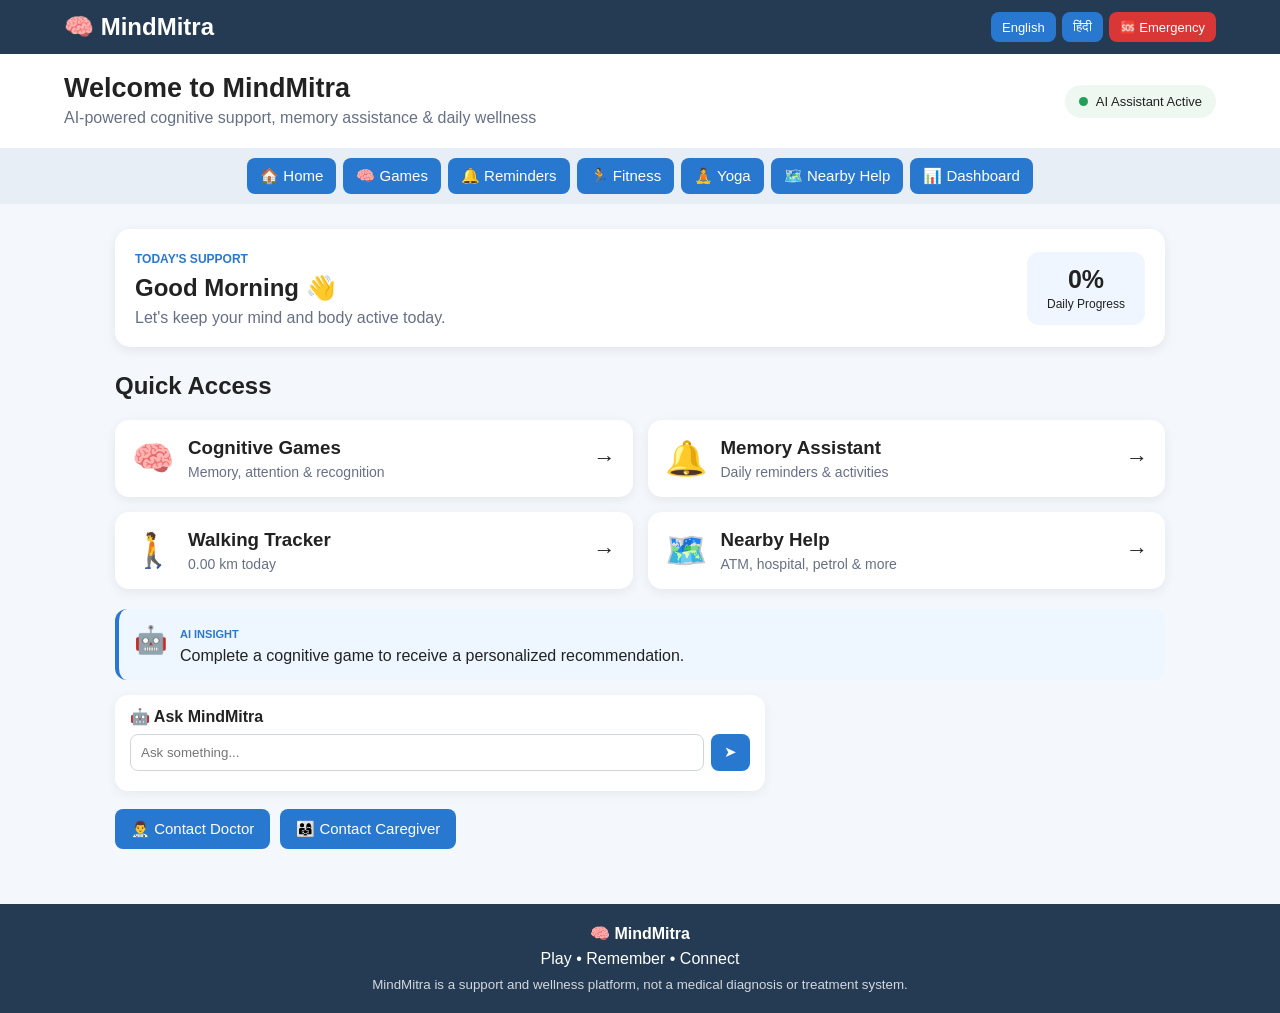
==== index.html @ de185048 "Add files via upload" ====
<!DOCTYPE html>
<html lang="en">
<head>
    <meta charset="UTF-8">
    <meta name="viewport" content="width=device-width, initial-scale=1.0">

    <title>MindMitra - AI Cognitive Companion</title>

    <link rel="stylesheet" href="style.css">
</head>

<body>

<!-- ================= HEADER ================= -->

<header class="topbar">

    <div class="brand">
        🧠 <span>MindMitra</span>
    </div>

    <div class="top-actions">

        <button onclick="setLanguage('en')">
            English
        </button>

        <button onclick="setLanguage('hi')">
            हिंदी
        </button>

        <button class="emergency-btn" onclick="emergencyHelp()">
            🆘 Emergency
        </button>

    </div>

</header>


<!-- ================= SMALL HERO ================= -->

<section class="hero">

    <div>

        <h1 id="welcomeTitle">
            Welcome to MindMitra
        </h1>

        <p id="welcomeText">
            AI-powered cognitive support, memory assistance & daily wellness
        </p>

    </div>

    <div class="status-card">

        <span class="online-dot"></span>

        <span id="aiStatus">
            AI Assistant Active
        </span>

    </div>

</section>


<!-- ================= NAVIGATION ================= -->

<nav class="navigation">

    <button onclick="showSection('home')">
        🏠 <span data-en="Home" data-hi="होम">Home</span>
    </button>

    <button onclick="showSection('games')">
        🧠 <span data-en="Games" data-hi="खेल">Games</span>
    </button>

    <button onclick="showSection('reminders')">
        🔔 <span data-en="Reminders" data-hi="रिमाइंडर">Reminders</span>
    </button>

    <button onclick="showSection('fitness')">
        🏃 <span data-en="Fitness" data-hi="फिटनेस">Fitness</span>
    </button>

    <button onclick="showSection('yoga')">
        🧘 <span data-en="Yoga" data-hi="योग">Yoga</span>
    </button>

    <button onclick="showSection('nearby')">
        🗺️ <span data-en="Nearby Help" data-hi="नज़दीकी सहायता">
            Nearby Help
        </span>
    </button>

    <button onclick="showSection('dashboard')">
        📊 <span data-en="Dashboard" data-hi="डैशबोर्ड">
            Dashboard
        </span>
    </button>

</nav>


<main>


<!-- =====================================================
     HOME
===================================================== -->

<section id="home" class="section active">

    <div class="welcome-small">

        <div>

            <span class="small-label">
                <span data-en="TODAY'S SUPPORT"
                      data-hi="आज की सहायता">
                    TODAY'S SUPPORT
                </span>
            </span>

            <h2 id="homeGreeting">
                Good Morning 👋
            </h2>

            <p id="homeDescription">
                Let's keep your mind and body active today.
            </p>

        </div>

        <div class="daily-score">

            <strong id="homeScore">
                0%
            </strong>

            <span data-en="Daily Progress"
                  data-hi="दैनिक प्रगति">
                Daily Progress
            </span>

        </div>

    </div>


    <!-- QUICK ACCESS -->

    <h2 class="section-title"
        data-en="Quick Access"
        data-hi="त्वरित सहायता">
        Quick Access
    </h2>


    <div class="feature-grid">

        <div class="feature-card"
             onclick="showSection('games')">

            <div class="feature-icon">
                🧠
            </div>

            <div>

                <h3 data-en="Cognitive Games"
                    data-hi="संज्ञानात्मक खेल">
                    Cognitive Games
                </h3>

                <p data-en="Memory, attention & recognition"
                   data-hi="स्मृति, ध्यान और पहचान">
                    Memory, attention & recognition
                </p>

            </div>

            <span class="arrow">→</span>

        </div>


        <div class="feature-card"
             onclick="showSection('reminders')">

            <div class="feature-icon">
                🔔
            </div>

            <div>

                <h3 data-en="Memory Assistant"
                    data-hi="स्मृति सहायक">
                    Memory Assistant
                </h3>

                <p data-en="Daily reminders & activities"
                   data-hi="दैनिक रिमाइंडर और गतिविधियाँ">
                    Daily reminders & activities
                </p>

            </div>

            <span class="arrow">→</span>

        </div>


        <div class="feature-card"
             onclick="showSection('fitness')">

            <div class="feature-icon">
                🚶
            </div>

            <div>

                <h3 data-en="Walking Tracker"
                    data-hi="चलने की निगरानी">
                    Walking Tracker
                </h3>

                <p>
                    <span id="homeDistance">0.00</span>

                    <span data-en="km today"
                          data-hi="किमी आज">
                        km today
                    </span>
                </p>

            </div>

            <span class="arrow">→</span>

        </div>


        <div class="feature-card"
             onclick="showSection('nearby')">

            <div class="feature-icon">
                🗺️
            </div>

            <div>

                <h3 data-en="Nearby Help"
                    data-hi="नज़दीकी सहायता">
                    Nearby Help
                </h3>

                <p data-en="ATM, hospital, petrol & more"
                   data-hi="एटीएम, अस्पताल, पेट्रोल और अन्य">
                    ATM, hospital, petrol & more
                </p>

            </div>

            <span class="arrow">→</span>

        </div>

    </div>


    <!-- SMALL AI INSIGHT -->

    <div class="ai-insight">

        <div class="ai-icon">
            🤖
        </div>

        <div>

            <span data-en="AI INSIGHT"
                  data-hi="AI सुझाव">
                AI INSIGHT
            </span>

            <p id="aiHomeMessage">
                Complete a cognitive game to receive a personalized recommendation.
            </p>

        </div>

    </div>


    <!-- SMALL AI CHAT -->

    <div class="mini-ai">

        <div class="mini-ai-title">
            🤖
            <span data-en="Ask MindMitra"
                  data-hi="MindMitra से पूछें">
                Ask MindMitra
            </span>
        </div>

        <div class="mini-ai-row">

            <input
                id="aiQuestion"
                type="text"
                placeholder="Ask something..."
                data-placeholder-en="Ask something..."
                data-placeholder-hi="कुछ पूछें..."
            >

            <button onclick="askMindMitra()">
                ➤
            </button>

        </div>

        <p id="aiReply" class="ai-reply">
        </p>

    </div>


    <!-- CONTACT -->

    <div class="contact-row">

        <button onclick="contactDoctor()">
            👨‍⚕️
            <span data-en="Contact Doctor"
                  data-hi="डॉक्टर से संपर्क">
                Contact Doctor
            </span>
        </button>

        <button onclick="contactCaregiver()">
            👨‍👩‍👧
            <span data-en="Contact Caregiver"
                  data-hi="देखभालकर्ता से संपर्क">
                Contact Caregiver
            </span>
        </button>

    </div>

</section>


<!-- =====================================================
     GAMES
===================================================== -->

<section id="games" class="section">

    <div class="page-heading">

        <div>

            <span data-en="COGNITIVE TRAINING"
                  data-hi="संज्ञानात्मक प्रशिक्षण">
                COGNITIVE TRAINING
            </span>

            <h2>
                🧠
                <span data-en="AI Cognitive Games"
                      data-hi="AI संज्ञानात्मक खेल">
                    AI Cognitive Games
                </span>
            </h2>

        </div>

        <div class="level-badge">

            <span data-en="AI Level"
                  data-hi="AI स्तर">
                AI Level
            </span>

            <strong id="difficultyLevel">
                1
            </strong>

        </div>

    </div>


    <p class="description"
       data-en="Play simple activities and MindMitra will adjust difficulty according to performance."
       data-hi="सरल गतिविधियाँ खेलें और MindMitra आपके प्रदर्शन के अनुसार कठिनाई बदल देगा।">
        Play simple activities and MindMitra will adjust difficulty according to performance.
    </p>


    <div class="game-grid">

        <button class="game-card"
                onclick="memoryGame()">

            <span>🃏</span>

            <strong data-en="Memory Cards"
                    data-hi="स्मृति कार्ड">
                Memory Cards
            </strong>

            <small data-en="Remember objects"
                   data-hi="वस्तुओं को याद रखें">
                Remember objects
            </small>

        </button>


        <button class="game-card"
                onclick="colorGame()">

            <span>🎨</span>

            <strong data-en="Color Memory"
                    data-hi="रंग स्मृति">
                Color Memory
            </strong>

            <small data-en="Remember color sequence"
                   data-hi="रंगों का क्रम याद रखें">
                Remember color sequence
            </small>

        </button>


        <button class="game-card"
                onclick="numberGame()">

            <span>🔢</span>

            <strong data-en="Number Sequence"
                    data-hi="संख्या क्रम">
                Number Sequence
            </strong>

            <small data-en="Find the missing number"
                   data-hi="लुप्त संख्या खोजें">
                Find the missing number
            </small>

        </button>


        <button class="game-card"
                onclick="pictureGame()">

            <span>🖼️</span>

            <strong data-en="Picture Recognition"
                    data-hi="चित्र पहचान">
                Picture Recognition
            </strong>

            <small data-en="Recognize familiar objects"
                   data-hi="परिचित वस्तुओं को पहचानें">
                Recognize familiar objects
            </small>

        </button>


        <button class="game-card"
                onclick="attentionGame()">

            <span>👀</span>

            <strong data-en="Attention Test"
                    data-hi="ध्यान परीक्षण">
                Attention Test
            </strong>

            <small data-en="Find the different object"
                   data-hi="अलग वस्तु खोजें">
                Find the different object
            </small>

        </button>

    </div>


    <div id="gameArea" class="game-area">

        <div class="game-placeholder">

            <div>🎮</div>

            <h3 data-en="Select a game"
                data-hi="एक खेल चुनें">
                Select a game
            </h3>

            <p data-en="Your score will be analyzed by the AI difficulty system."
               data-hi="आपके स्कोर का AI कठिनाई प्रणाली द्वारा विश्लेषण किया जाएगा।">
                Your score will be analyzed by the AI difficulty system.
            </p>

        </div>

    </div>

</section>


<!-- =====================================================
     REMINDERS
===================================================== -->

<section id="reminders" class="section">

    <div class="page-heading">

        <div>

            <span data-en="MEMORY ASSISTANT"
                  data-hi="स्मृति सहायक">
                MEMORY ASSISTANT
            </span>

            <h2>
                🔔
                <span data-en="Daily Reminders"
                      data-hi="दैनिक रिमाइंडर">
                    Daily Reminders
                </span>
            </h2>

        </div>

        <div class="reminder-progress">

            <strong id="reminderDone">
                0
            </strong>/5

        </div>

    </div>


    <div class="reminder-grid">


        <div class="reminder-card">

            <div class="reminder-icon">
                💊
            </div>

            <div>

                <h3 data-en="Medicine"
                    data-hi="दवा">
                    Medicine
                </h3>

                <p data-en="Take medicine at 9:00 AM"
                   data-hi="सुबह 9:00 बजे दवा लें">
                    Take medicine at 9:00 AM
                </p>

            </div>

            <button onclick="completeReminder(this)"
                    data-en="Done"
                    data-hi="पूरा">
                Done
            </button>

        </div>


        <div class="reminder-card">

            <div class="reminder-icon">
                💧
            </div>

            <div>

                <h3 data-en="Water"
                    data-hi="पानी">
                    Water
                </h3>

                <p data-en="Drink water regularly"
                   data-hi="नियमित रूप से पानी पिएं">
                    Drink water regularly
                </p>

            </div>

            <button onclick="completeReminder(this)"
                    data-en="Done"
                    data-hi="पूरा">
                Done
            </button>

        </div>


        <div class="reminder-card">

            <div class="reminder-icon">
                👨‍👩‍👧
            </div>

            <div>

                <h3 data-en="Family"
                    data-hi="परिवार">
                    Family
                </h3>

                <p data-en="Family video call at 6:00 PM"
                   data-hi="शाम 6:00 बजे परिवार से वीडियो कॉल">
                    Family video call at 6:00 PM
                </p>

            </div>

            <button onclick="completeReminder(this)"
                    data-en="Done"
                    data-hi="पूरा">
                Done
            </button>

        </div>


        <div class="reminder-card">

            <div class="reminder-icon">
                🍲
            </div>

            <div>

                <h3 data-en="Meal"
                    data-hi="भोजन">
                    Meal
                </h3>

                <p data-en="Lunch at 1:00 PM"
                   data-hi="दोपहर 1:00 बजे भोजन">
                    Lunch at 1:00 PM
                </p>

            </div>

            <button onclick="completeReminder(this)"
                    data-en="Done"
                    data-hi="पूरा">
                Done
            </button>

        </div>


        <div class="reminder-card">

            <div class="reminder-icon">
                📅
            </div>

            <div>

                <h3 data-en="Appointment"
                    data-hi="अपॉइंटमेंट">
                    Appointment
                </h3>

                <p data-en="Doctor appointment tomorrow"
                   data-hi="कल डॉक्टर की अपॉइंटमेंट">
                    Doctor appointment tomorrow
                </p>

            </div>

            <button onclick="completeReminder(this)"
                    data-en="Done"
                    data-hi="पूरा">
                Done
            </button>

        </div>

    </div>

</section>


<!-- =====================================================
     FITNESS
===================================================== -->

<section id="fitness" class="section">

    <div class="page-heading">

        <div>

            <span data-en="DAILY WELLNESS"
                  data-hi="दैनिक स्वास्थ्य">
                DAILY WELLNESS
            </span>

            <h2>
                🏃
                <span data-en="Physical Fitness"
                      data-hi="शारीरिक फिटनेस">
                    Physical Fitness
                </span>
            </h2>

        </div>

    </div>


    <div class="fitness-grid">

        <div class="fitness-main">

            <div class="fitness-header">

                <div>

                    <span data-en="WALKING TRACKER"
                          data-hi="चलने की निगरानी">
                        WALKING TRACKER
                    </span>

                    <h2>
                        🚶
                        <span data-en="Today's Walk"
                              data-hi="आज की सैर">
                            Today's Walk
                        </span>
                    </h2>

                </div>

                <div class="walking-icon">
                    🚶
                </div>

            </div>


            <div class="fitness-stats">

                <div>

                    <strong id="distance">
                        0.00
                    </strong>

                    <small>KM</small>

                </div>

                <div>

                    <strong id="steps">
                        0
                    </strong>

                    <small data-en="STEPS"
                          data-hi="कदम">
                        STEPS
                    </small>

                </div>

                <div>

                    <strong>
                        4
                    </strong>

                    <small data-en="GOAL KM"
                          data-hi="लक्ष्य KM">
                        GOAL KM
                    </small>

                </div>

            </div>


            <div class="progress-bar">

                <div id="walkingProgress"></div>

            </div>


            <p id="locationStatus">
                📍 Walking tracker is ready.
            </p>


            <button onclick="startWalking()">
                ▶
                <span data-en="Start Walking"
                      data-hi="चलना शुरू करें">
                    Start Walking
                </span>
            </button>

            <button class="secondary"
                    onclick="stopWalking()">
                ⏹
                <span data-en="Stop"
                      data-hi="रोकें">
                    Stop
                </span>
            </button>

        </div>


        <div class="fitness-side">

            <h3>
                🌿
                <span data-en="Wellness Tips"
                      data-hi="स्वास्थ्य सुझाव">
                    Wellness Tips
                </span>
            </h3>

            <div class="tip">
                💧
                <span data-en="Drink enough water"
                      data-hi="पर्याप्त पानी पिएं">
                    Drink enough water
                </span>
            </div>

            <div class="tip">
                🚶
                <span data-en="Take regular walks"
                      data-hi="नियमित रूप से चलें">
                    Take regular walks
                </span>
            </div>

            <div class="tip">
                🧘
                <span data-en="Practice gentle yoga"
                      data-hi="हल्का योग करें">
                    Practice gentle yoga
                </span>
            </div>

            <div class="tip">
                😴
                <span data-en="Maintain a healthy sleep routine"
                      data-hi="स्वस्थ नींद की दिनचर्या रखें">
                    Maintain a healthy sleep routine
                </span>
            </div>

        </div>

    </div>

</section>


<!-- =====================================================
     YOGA
===================================================== -->

<section id="yoga" class="section">

    <div class="page-heading">

        <div>

            <span data-en="MINDFUL MOVEMENT"
                  data-hi="सचेत गतिविधि">
                MINDFUL MOVEMENT
            </span>

            <h2>
                🧘
                <span data-en="Yoga"
                      data-hi="योग">
                    Yoga
                </span>
            </h2>

        </div>

    </div>


    <div class="yoga-layout">

        <div class="yoga-image-box">

            <img id="yogaImage"
                 src="https://upload.wikimedia.org/wikipedia/commons/thumb/1/1c/Tadasana.jpg/640px-Tadasana.jpg"
                 alt="Tadasana Yoga Posture">

        </div>


        <div class="yoga-info">

            <span data-en="YOGA POSTURE"
                  data-hi="योग मुद्रा">
                YOGA POSTURE
            </span>

            <h1 id="yogaName">
                Tadasana
            </h1>

            <h2 id="yogaHindi">
                ताड़ासन
            </h2>

            <p id="yogaInstruction">
                Stand straight, keep your feet together and breathe slowly.
            </p>


            <div class="yoga-timer">

                <span>⏱️</span>

                <strong id="yogaTimer">
                    30
                </strong>

                <span data-en="seconds"
                      data-hi="सेकंड">
                    seconds
                </span>

            </div>


            <div class="yoga-buttons">

                <button onclick="previousYoga()">
                    ←
                    <span data-en="Previous"
                          data-hi="पिछला">
                        Previous
                    </span>
                </button>

                <button onclick="startYoga()">
                    ▶
                    <span data-en="Start"
                          data-hi="शुरू">
                        Start
                    </span>
                </button>

                <button onclick="nextYoga()">
                    <span data-en="Next"
                          data-hi="अगला">
                        Next
                    </span>
                    →
                </button>

            </div>


            <p class="posture-count">

                <span data-en="Posture"
                      data-hi="मुद्रा">
                    Posture
                </span>

                <span id="postureNumber">
                    1
                </span>

                <span data-en="of 5"
                      data-hi="में से 5">
                    of 5
                </span>

            </p>

        </div>

    </div>

</section>


<!-- =====================================================
     NEARBY
===================================================== -->

<section id="nearby" class="section">

    <div class="page-heading">

        <div>

            <span data-en="SAFETY & DAILY TRAVEL"
                  data-hi="सुरक्षा और दैनिक यात्रा">
                SAFETY & DAILY TRAVEL
            </span>

            <h2>
                🗺️
                <span data-en="Nearby Help"
                      data-hi="नज़दीकी सहायता">
                    Nearby Help
                </span>
            </h2>

        </div>

    </div>


    <p class="description"
       data-en="Find useful places around your current location."
       data-hi="अपने वर्तमान स्थान के आसपास उपयोगी स्थान खोजें।">
        Find useful places around your current location.
    </p>


    <div class="place-grid">

        <button onclick="findNearby('ATM')">
            🏧
            <strong data-en="ATM"
                    data-hi="एटीएम">
                ATM
            </strong>
        </button>

        <button onclick="findNearby('Petrol Pump')">
            ⛽
            <strong data-en="Petrol"
                    data-hi="पेट्रोल">
                Petrol
            </strong>
        </button>

        <button onclick="findNearby('Hospital')">
            🏥
            <strong data-en="Hospital"
                    data-hi="अस्पताल">
                Hospital
            </strong>
        </button>

        <button onclick="findNearby('Pharmacy')">
            💊
            <strong data-en="Pharmacy"
                    data-hi="फार्मेसी">
                Pharmacy
            </strong>
        </button>

        <button onclick="findNearby('Police Station')">
            🚓
            <strong data-en="Police"
                    data-hi="पुलिस">
                Police
            </strong>
        </button>

        <button onclick="findNearby('Restaurant')">
            🍽️
            <strong data-en="Restaurant"
                    data-hi="रेस्टोरेंट">
                Restaurant
            </strong>
        </button>

    </div>


    <div class="map-box">

        <div class="map-icon">
            📍
        </div>

        <h2 data-en="Nearby Location"
            data-hi="नज़दीकी स्थान">
            Nearby Location
        </h2>

        <p id="mapResult"
           data-en="Select a category to search nearby."
           data-hi="नज़दीकी स्थान खोजने के लिए एक श्रेणी चुनें।">
            Select a category to search nearby.
        </p>

        <button onclick="getLocation()">
            📍
            <span data-en="Use My Location"
                  data-hi="मेरी लोकेशन इस्तेमाल करें">
                Use My Location
            </span>
        </button>

    </div>


    <div class="travel-note">

        💡

        <strong data-en="Travel Assistance:"
                data-hi="यात्रा सहायता:">
            Travel Assistance:
        </strong>

        <span data-en="GPS can help locate the user when permission is given."
              data-hi="अनुमति मिलने पर GPS उपयोगकर्ता का स्थान पता करने में सहायता कर सकता है।">
            GPS can help locate the user when permission is given.
        </span>

    </div>

</section>


<!-- =====================================================
     DASHBOARD
===================================================== -->

<section id="dashboard" class="section">

    <div class="page-heading">

        <div>

            <span data-en="CAREGIVER VIEW"
                  data-hi="देखभालकर्ता दृश्य">
                CAREGIVER VIEW
            </span>

            <h2>
                📊
                <span data-en="Performance Dashboard"
                      data-hi="प्रदर्शन डैशबोर्ड">
                    Performance Dashboard
                </span>
            </h2>

        </div>

        <div class="user-badge">

            👴

            <span data-en="Elderly User"
                  data-hi="वरिष्ठ उपयोगकर्ता">
                Elderly User
            </span>

        </div>

    </div>


    <div class="dashboard-grid">

        <div class="dashboard-card">

            <span>🧠</span>

            <small data-en="Games Completed"
                   data-hi="पूरे किए गए खेल">
                Games Completed
            </small>

            <strong id="dashboardGames">
                0
            </strong>

        </div>


        <div class="dashboard-card">

            <span>🎯</span>

            <small data-en="Average Score"
                   data-hi="औसत स्कोर">
                Average Score
            </small>

            <strong id="dashboardScore">
                0%
            </strong>

        </div>


        <div class="dashboard-card">

            <span>🚶</span>

            <small data-en="Walking"
                   data-hi="चलना">
                Walking
            </small>

            <strong id="dashboardWalk">
                0 km
            </strong>

        </div>


        <div class="dashboard-card">

            <span>🔔</span>

            <small data-en="Reminders"
                   data-hi="रिमाइंडर">
                Reminders
            </small>

            <strong id="dashboardReminders">
                0/5
            </strong>

        </div>

    </div>


    <div class="performance-box">

        <h3>
            🤖
            <span data-en="AI Performance Analysis"
                  data-hi="AI प्रदर्शन विश्लेषण">
                AI Performance Analysis
            </span>
        </h3>


        <div class="performance-line">

            <span data-en="Current Difficulty"
                  data-hi="वर्तमान कठिनाई">
                Current Difficulty
            </span>

            <strong id="dashboardLevel">
                Level 1
            </strong>

        </div>


        <div class="performance-line">

            <span data-en="Memory Performance"
                  data-hi="स्मृति प्रदर्शन">
                Memory Performance
            </span>

            <strong id="memoryStatus">
                Not enough data
            </strong>

        </div>


        <div class="performance-line">

            <span data-en="AI Recommendation"
                  data-hi="AI सुझाव">
                AI Recommendation
            </span>

            <strong id="dashboardRecommendation">
                Play a game to generate analysis.
            </strong>

        </div>

    </div>


    <div class="doctor-box">

        <div>

            <h3>
                👨‍⚕️
                <span data-en="Doctor Connection"
                      data-hi="डॉक्टर से संपर्क">
                    Doctor Connection
                </span>
            </h3>

            <p data-en="Doctor communication can be connected in the full application."
               data-hi="पूर्ण एप्लिकेशन में डॉक्टर से संपर्क सुविधा जोड़ी जा सकती है।">
                Doctor communication can be connected in the full application.
            </p>

        </div>

        <button onclick="contactDoctor()">
            📞
            <span data-en="Contact Doctor"
                  data-hi="डॉक्टर से संपर्क">
                Contact Doctor
            </span>
        </button>

    </div>

</section>

</main>


<!-- ================= FOOTER ================= -->

<footer>

    <strong>
        🧠 MindMitra
    </strong>

    <p data-en="Play • Remember • Connect"
       data-hi="खेलें • याद रखें • जुड़ें">
        Play • Remember • Connect
    </p>

    <small data-en="MindMitra is a support and wellness platform, not a medical diagnosis or treatment system."
           data-hi="MindMitra एक सहायता और स्वास्थ्य प्लेटफॉर्म है, चिकित्सा निदान या उपचार प्रणाली नहीं।">
        MindMitra is a support and wellness platform, not a medical diagnosis or treatment system.
    </small>

</footer>


<script src="script.js"></script>

</body>
</html>
---- style.css ----
/* =========================================
   MINDMITRA
   MAIN STYLE
========================================= */

* {
    box-sizing: border-box;
}

body {
    margin: 0;
    font-family: Arial, sans-serif;
    background: #f4f7fb;
    color: #222;
}


/* =========================================
   HEADER
========================================= */

.topbar {
    background: #243b53;
    color: white;
    padding: 12px 5%;
    display: flex;
    justify-content: space-between;
    align-items: center;
    gap: 15px;
}

.brand {
    font-size: 24px;
    font-weight: bold;
}

.top-actions {
    display: flex;
    gap: 6px;
    flex-wrap: wrap;
}

.top-actions button {
    padding: 7px 11px;
    font-size: 13px;
}


/* =========================================
   BUTTON
========================================= */

button {
    border: none;
    border-radius: 8px;
    padding: 11px 16px;
    cursor: pointer;
    background: #2878d0;
    color: white;
    font-size: 15px;
    transition: 0.2s;
}

button:hover {
    transform: translateY(-1px);
    opacity: 0.9;
}

.secondary {
    background: #667085;
}

.emergency-btn {
    background: #d93636;
}


/* =========================================
   HERO
========================================= */

.hero {
    background: white;
    padding: 16px 5%;
    display: flex;
    justify-content: space-between;
    align-items: center;
    gap: 20px;
}

.hero h1 {
    margin: 3px 0;
    font-size: 27px;
}

.hero p {
    margin: 5px 0;
    color: #667085;
}

.status-card {
    background: #eef8f1;
    padding: 9px 14px;
    border-radius: 20px;
    font-size: 13px;
    white-space: nowrap;
}

.online-dot {
    display: inline-block;
    width: 9px;
    height: 9px;
    background: #20a05a;
    border-radius: 50%;
    margin-right: 5px;
}


/* =========================================
   NAVIGATION
========================================= */

.navigation {
    display: flex;
    flex-wrap: wrap;
    justify-content: center;
    gap: 7px;
    padding: 10px;
    background: #e8eef5;
}

.navigation button {
    padding: 9px 13px;
}


/* =========================================
   SECTIONS
========================================= */

.section {
    display: none;
    max-width: 1100px;
    margin: auto;
    padding: 25px;
}

.section.active {
    display: block;
}


/* =========================================
   HOME
========================================= */

.welcome-small {
    background: white;
    padding: 20px;
    border-radius: 15px;
    display: flex;
    justify-content: space-between;
    align-items: center;
    gap: 20px;
    box-shadow: 0 3px 12px rgba(0,0,0,0.08);
}

.small-label {
    font-size: 12px;
    color: #2878d0;
    font-weight: bold;
}

.welcome-small h2 {
    margin: 7px 0;
}

.welcome-small p {
    margin: 0;
    color: #667085;
}

.daily-score {
    text-align: center;
    background: #f0f6ff;
    padding: 13px 20px;
    border-radius: 12px;
}

.daily-score strong {
    display: block;
    font-size: 25px;
}

.daily-score span {
    font-size: 12px;
}


.section-title {
    margin-top: 25px;
}


/* =========================================
   FEATURE CARDS
========================================= */

.feature-grid {
    display: grid;
    grid-template-columns: repeat(2, 1fr);
    gap: 15px;
}

.feature-card {
    background: white;
    padding: 17px;
    border-radius: 14px;
    display: flex;
    align-items: center;
    gap: 14px;
    cursor: pointer;
    box-shadow: 0 3px 12px rgba(0,0,0,0.07);
    transition: 0.2s;
}

.feature-card:hover {
    transform: translateY(-3px);
}

.feature-icon {
    font-size: 34px;
}

.feature-card h3 {
    margin: 0 0 5px;
}

.feature-card p {
    margin: 0;
    color: #667085;
    font-size: 14px;
}

.arrow {
    margin-left: auto;
    font-size: 22px;
}


/* =========================================
   AI INSIGHT
========================================= */

.ai-insight {
    margin-top: 20px;
    background: #eef6ff;
    border-left: 4px solid #2878d0;
    border-radius: 12px;
    padding: 15px;
    display: flex;
    gap: 12px;
    align-items: flex-start;
}

.ai-icon {
    font-size: 27px;
}

.ai-insight span {
    font-size: 11px;
    font-weight: bold;
    color: #2878d0;
}

.ai-insight p {
    margin: 5px 0 0;
}


/* =========================================
   SMALL AI CHAT
========================================= */

.mini-ai {
    background: white;
    margin-top: 15px;
    padding: 12px 15px;
    border-radius: 13px;
    box-shadow: 0 3px 12px rgba(0,0,0,0.06);
    max-width: 650px;
}

.mini-ai-title {
    font-weight: bold;
    margin-bottom: 8px;
}

.mini-ai-row {
    display: flex;
    gap: 7px;
}

.mini-ai input {
    flex: 1;
    border: 1px solid #d0d5dd;
    border-radius: 8px;
    padding: 10px;
    outline: none;
}

.mini-ai button {
    padding: 8px 13px;
}

.ai-reply {
    margin: 8px 0 0;
    color: #475467;
    font-size: 14px;
}


/* =========================================
   CONTACT
========================================= */

.contact-row {
    display: flex;
    gap: 10px;
    margin-top: 18px;
    flex-wrap: wrap;
}


/* =========================================
   PAGE HEADING
========================================= */

.page-heading {
    display: flex;
    justify-content: space-between;
    align-items: center;
    gap: 15px;
}

.page-heading > div > span {
    font-size: 11px;
    color: #2878d0;
    font-weight: bold;
}

.page-heading h2 {
    margin: 5px 0;
}

.level-badge,
.reminder-progress,
.user-badge {
    background: white;
    padding: 10px 15px;
    border-radius: 10px;
    box-shadow: 0 2px 8px rgba(0,0,0,0.06);
}


/* =========================================
   GAMES
========================================= */

.description {
    color: #667085;
}

.game-grid {
    display: grid;
    grid-template-columns: repeat(5, 1fr);
    gap: 12px;
    margin: 20px 0;
}

.game-card {
    min-height: 130px;
    background: white;
    color: #222;
    box-shadow: 0 3px 12px rgba(0,0,0,0.07);
    display: flex;
    flex-direction: column;
    justify-content: center;
    gap: 7px;
}

.game-card span {
    font-size: 32px;
}

.game-card strong {
    font-size: 15px;
}

.game-card small {
    color: #667085;
}

.game-area {
    min-height: 230px;
    background: white;
    padding: 25px;
    border-radius: 15px;
    text-align: center;
    box-shadow: 0 3px 12px rgba(0,0,0,0.07);
}

.game-options {
    display: flex;
    justify-content: center;
    flex-wrap: wrap;
    gap: 10px;
}

.sequence-box {
    font-size: 40px;
    padding: 15px;
    background: #f5f7fa;
    border-radius: 12px;
    margin: 15px auto;
    max-width: 500px;
}

.color-choice {
    width: 75px;
    height: 55px;
    border-radius: 10px;
    font-size: 0;
}


/* =========================================
   REMINDERS
========================================= */

.reminder-grid {
    display: grid;
    grid-template-columns: repeat(2, 1fr);
    gap: 15px;
    margin-top: 20px;
}

.reminder-card {
    background: white;
    padding: 18px;
    border-radius: 14px;
    display: flex;
    align-items: center;
    gap: 13px;
    box-shadow: 0 3px 12px rgba(0,0,0,0.07);
}

.reminder-icon {
    font-size: 30px;
}

.reminder-card h3 {
    margin: 0 0 5px;
}

.reminder-card p {
    margin: 0;
    color: #667085;
}

.reminder-card button {
    margin-left: auto;
}


/* =========================================
   FITNESS
========================================= */

.fitness-grid {
    display: grid;
    grid-template-columns: 2fr 1fr;
    gap: 18px;
    margin-top: 20px;
}

.fitness-main,
.fitness-side {
    background: white;
    padding: 20px;
    border-radius: 15px;
    box-shadow: 0 3px 12px rgba(0,0,0,0.07);
}

.fitness-header {
    display: flex;
    justify-content: space-between;
}

.walking-icon {
    font-size: 45px;
}

.fitness-stats {
    display: flex;
    justify-content: space-around;
    text-align: center;
    margin: 25px 0;
}

.fitness-stats strong {
    display: block;
    font-size: 29px;
}

.fitness-stats small {
    color: #667085;
}

.progress-bar {
    height: 12px;
    background: #e5e7eb;
    border-radius: 20px;
    overflow: hidden;
}

#walkingProgress {
    height: 100%;
    width: 0%;
    background: #2878d0;
    transition: 0.3s;
}

.tip {
    background: #f5f8fb;
    padding: 12px;
    border-radius: 8px;
    margin-top: 9px;
}


/* =========================================
   YOGA
========================================= */

.yoga-layout {
    display: grid;
    grid-template-columns: 1fr 1fr;
    gap: 20px;
    margin-top: 20px;
}

.yoga-image-box,
.yoga-info {
    background: white;
    border-radius: 15px;
    padding: 20px;
    box-shadow: 0 3px 12px rgba(0,0,0,0.07);
}

.yoga-image-box {
    display: flex;
    align-items: center;
    justify-content: center;
}

.yoga-image-box img {
    width: 100%;
    max-width: 420px;
    height: 330px;
    object-fit: contain;
    border-radius: 12px;
    background: #eef2f5;
}

.yoga-info h1 {
    margin-bottom: 5px;
}

.yoga-info h2 {
    margin-top: 0;
    color: #2878d0;
}

.yoga-timer {
    display: flex;
    gap: 7px;
    align-items: center;
    margin: 20px 0;
}

.yoga-timer strong {
    font-size: 28px;
}

.yoga-buttons {
    display: flex;
    gap: 8px;
    flex-wrap: wrap;
}

.posture-count {
    color: #667085;
}


/* =========================================
   NEARBY
========================================= */

.place-grid {
    display: grid;
    grid-template-columns: repeat(3, 1fr);
    gap: 12px;
    margin: 20px 0;
}

.place-grid button {
    background: white;
    color: #222;
    min-height: 100px;
    box-shadow: 0 3px 12px rgba(0,0,0,0.07);
    display: flex;
    flex-direction: column;
    justify-content: center;
    gap: 8px;
}

.place-grid button:first-child {
    font-size: 15px;
}

.place-grid button strong {
    font-size: 15px;
}

.map-box {
    background: white;
    padding: 30px;
    border-radius: 15px;
    text-align: center;
    min-height: 250px;
    box-shadow: 0 3px 12px rgba(0,0,0,0.07);
}

.map-icon {
    font-size: 50px;
}

#mapResult {
    color: #667085;
}

.travel-note {
    margin-top: 15px;
    padding: 15px;
    background: #fff8e6;
    border-radius: 10px;
}


/* =========================================
   DASHBOARD
========================================= */

.dashboard-grid {
    display: grid;
    grid-template-columns: repeat(4, 1fr);
    gap: 14px;
    margin-top: 20px;
}

.dashboard-card {
    background: white;
    padding: 20px;
    border-radius: 14px;
    box-shadow: 0 3px 12px rgba(0,0,0,0.07);
    text-align: center;
}

.dashboard-card span {
    display: block;
    font-size: 30px;
}

.dashboard-card small {
    display: block;
    color: #667085;
    margin: 7px;
}

.dashboard-card strong {
    font-size: 25px;
}

.performance-box {
    background: white;
    margin-top: 20px;
    padding: 20px;
    border-radius: 15px;
    box-shadow: 0 3px 12px rgba(0,0,0,0.07);
}

.performance-line {
    display: flex;
    justify-content: space-between;
    gap: 15px;
    padding: 13px 0;
    border-bottom: 1px solid #eee;
}

.doctor-box {
    margin-top: 18px;
    background: white;
    padding: 18px;
    border-radius: 14px;
    display: flex;
    justify-content: space-between;
    align-items: center;
    gap: 15px;
    box-shadow: 0 3px 12px rgba(0,0,0,0.07);
}


/* =========================================
   FOOTER
========================================= */

footer {
    text-align: center;
    padding: 20px;
    background: #243b53;
    color: white;
    margin-top: 30px;
}

footer p {
    margin: 7px;
}

footer small {
    opacity: 0.8;
}


/* =========================================
   MOBILE
========================================= */

@media (max-width: 800px) {

    .hero,
    .welcome-small {
        flex-direction: column;
        align-items: flex-start;
    }

    .feature-grid,
    .reminder-grid,
    .fitness-grid,
    .yoga-layout {
        grid-template-columns: 1fr;
    }

    .game-grid {
        grid-template-columns: repeat(2, 1fr);
    }

    .dashboard-grid {
        grid-template-columns: repeat(2, 1fr);
    }

    .place-grid {
        grid-template-columns: repeat(2, 1fr);
    }
}


@media (max-width: 550px) {

    .topbar {
        flex-direction: column;
        align-items: flex-start;
    }

    .navigation button {
        width: 45%;
    }

    .section {
        padding: 15px;
    }

    .game-grid,
    .dashboard-grid,
    .place-grid {
        grid-template-columns: 1fr;
    }

    .fitness-stats {
        flex-direction: column;
        gap: 15px;
    }

    .doctor-box {
        flex-direction: column;
        align-items: flex-start;
    }
}
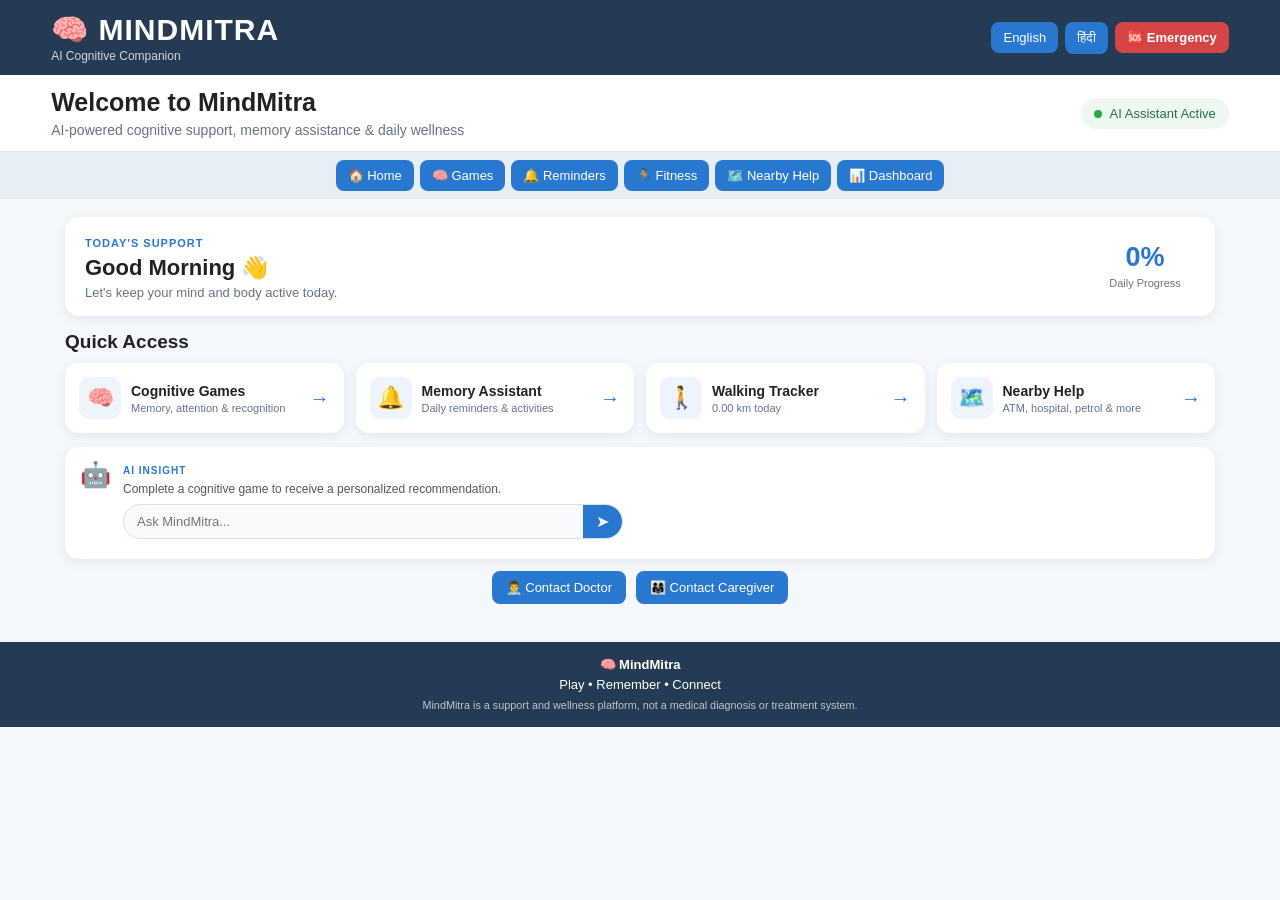
==== commit b3fd650f: "Update MindMitra frontend" ====
--- a/index.html
+++ b/index.html
@@ -1,1376 +1,1062 @@
-<!DOCTYPE html>
-<html lang="en">
-<head>
-    <meta charset="UTF-8">
-    <meta name="viewport" content="width=device-width, initial-scale=1.0">
-
-    <title>MindMitra - AI Cognitive Companion</title>
-
-    <link rel="stylesheet" href="style.css">
-</head>
-
-<body>
-
-<!-- ================= HEADER ================= -->
-
-<header class="topbar">
-
-    <div class="brand">
-        🧠 <span>MindMitra</span>
-    </div>
-
-    <div class="top-actions">
-
-        <button onclick="setLanguage('en')">
-            English
-        </button>
-
-        <button onclick="setLanguage('hi')">
-            हिंदी
-        </button>
-
-        <button class="emergency-btn" onclick="emergencyHelp()">
-            🆘 Emergency
-        </button>
-
-    </div>
-
-</header>
-
-
-<!-- ================= SMALL HERO ================= -->
-
-<section class="hero">
-
-    <div>
-
-        <h1 id="welcomeTitle">
-            Welcome to MindMitra
-        </h1>
-
-        <p id="welcomeText">
-            AI-powered cognitive support, memory assistance & daily wellness
-        </p>
-
-    </div>
-
-    <div class="status-card">
-
-        <span class="online-dot"></span>
-
-        <span id="aiStatus">
-            AI Assistant Active
-        </span>
-
-    </div>
-
-</section>
-
-
-<!-- ================= NAVIGATION ================= -->
-
-<nav class="navigation">
-
-    <button onclick="showSection('home')">
-        🏠 <span data-en="Home" data-hi="होम">Home</span>
-    </button>
-
-    <button onclick="showSection('games')">
-        🧠 <span data-en="Games" data-hi="खेल">Games</span>
-    </button>
-
-    <button onclick="showSection('reminders')">
-        🔔 <span data-en="Reminders" data-hi="रिमाइंडर">Reminders</span>
-    </button>
-
-    <button onclick="showSection('fitness')">
-        🏃 <span data-en="Fitness" data-hi="फिटनेस">Fitness</span>
-    </button>
-
-    <button onclick="showSection('yoga')">
-        🧘 <span data-en="Yoga" data-hi="योग">Yoga</span>
-    </button>
-
-    <button onclick="showSection('nearby')">
-        🗺️ <span data-en="Nearby Help" data-hi="नज़दीकी सहायता">
-            Nearby Help
-        </span>
-    </button>
-
-    <button onclick="showSection('dashboard')">
-        📊 <span data-en="Dashboard" data-hi="डैशबोर्ड">
-            Dashboard
-        </span>
-    </button>
-
-</nav>
-
-
-<main>
-
-
-<!-- =====================================================
-     HOME
-===================================================== -->
-
-<section id="home" class="section active">
-
-    <div class="welcome-small">
-
-        <div>
-
-            <span class="small-label">
-                <span data-en="TODAY'S SUPPORT"
-                      data-hi="आज की सहायता">
-                    TODAY'S SUPPORT
-                </span>
-            </span>
-
-            <h2 id="homeGreeting">
-                Good Morning 👋
-            </h2>
-
-            <p id="homeDescription">
-                Let's keep your mind and body active today.
-            </p>
-
-        </div>
-
-        <div class="daily-score">
-
-            <strong id="homeScore">
-                0%
-            </strong>
-
-            <span data-en="Daily Progress"
-                  data-hi="दैनिक प्रगति">
-                Daily Progress
-            </span>
-
-        </div>
-
-    </div>
-
-
-    <!-- QUICK ACCESS -->
-
-    <h2 class="section-title"
-        data-en="Quick Access"
-        data-hi="त्वरित सहायता">
-        Quick Access
-    </h2>
-
-
-    <div class="feature-grid">
-
-        <div class="feature-card"
-             onclick="showSection('games')">
-
-            <div class="feature-icon">
-                🧠
-            </div>
-
-            <div>
-
-                <h3 data-en="Cognitive Games"
-                    data-hi="संज्ञानात्मक खेल">
-                    Cognitive Games
-                </h3>
-
-                <p data-en="Memory, attention & recognition"
-                   data-hi="स्मृति, ध्यान और पहचान">
-                    Memory, attention & recognition
-                </p>
-
-            </div>
-
-            <span class="arrow">→</span>
-
-        </div>
-
-
-        <div class="feature-card"
-             onclick="showSection('reminders')">
-
-            <div class="feature-icon">
-                🔔
-            </div>
-
-            <div>
-
-                <h3 data-en="Memory Assistant"
-                    data-hi="स्मृति सहायक">
-                    Memory Assistant
-                </h3>
-
-                <p data-en="Daily reminders & activities"
-                   data-hi="दैनिक रिमाइंडर और गतिविधियाँ">
-                    Daily reminders & activities
-                </p>
-
-            </div>
-
-            <span class="arrow">→</span>
-
-        </div>
-
-
-        <div class="feature-card"
-             onclick="showSection('fitness')">
-
-            <div class="feature-icon">
-                🚶
-            </div>
-
-            <div>
-
-                <h3 data-en="Walking Tracker"
-                    data-hi="चलने की निगरानी">
-                    Walking Tracker
-                </h3>
-
-                <p>
-                    <span id="homeDistance">0.00</span>
-
-                    <span data-en="km today"
-                          data-hi="किमी आज">
-                        km today
-                    </span>
-                </p>
-
-            </div>
-
-            <span class="arrow">→</span>
-
-        </div>
-
-
-        <div class="feature-card"
-             onclick="showSection('nearby')">
-
-            <div class="feature-icon">
-                🗺️
-            </div>
-
-            <div>
-
-                <h3 data-en="Nearby Help"
-                    data-hi="नज़दीकी सहायता">
-                    Nearby Help
-                </h3>
-
-                <p data-en="ATM, hospital, petrol & more"
-                   data-hi="एटीएम, अस्पताल, पेट्रोल और अन्य">
-                    ATM, hospital, petrol & more
-                </p>
-
-            </div>
-
-            <span class="arrow">→</span>
-
-        </div>
-
-    </div>
-
-
-    <!-- SMALL AI INSIGHT -->
-
-    <div class="ai-insight">
-
-        <div class="ai-icon">
-            🤖
-        </div>
-
-        <div>
-
-            <span data-en="AI INSIGHT"
-                  data-hi="AI सुझाव">
-                AI INSIGHT
-            </span>
-
-            <p id="aiHomeMessage">
-                Complete a cognitive game to receive a personalized recommendation.
-            </p>
-
-        </div>
-
-    </div>
-
-
-    <!-- SMALL AI CHAT -->
-
-    <div class="mini-ai">
-
-        <div class="mini-ai-title">
-            🤖
-            <span data-en="Ask MindMitra"
-                  data-hi="MindMitra से पूछें">
-                Ask MindMitra
-            </span>
-        </div>
-
-        <div class="mini-ai-row">
-
-            <input
-                id="aiQuestion"
-                type="text"
-                placeholder="Ask something..."
-                data-placeholder-en="Ask something..."
-                data-placeholder-hi="कुछ पूछें..."
-            >
-
-            <button onclick="askMindMitra()">
-                ➤
-            </button>
-
-        </div>
-
-        <p id="aiReply" class="ai-reply">
-        </p>
-
-    </div>
-
-
-    <!-- CONTACT -->
-
-    <div class="contact-row">
-
-        <button onclick="contactDoctor()">
-            👨‍⚕️
-            <span data-en="Contact Doctor"
-                  data-hi="डॉक्टर से संपर्क">
-                Contact Doctor
-            </span>
-        </button>
-
-        <button onclick="contactCaregiver()">
-            👨‍👩‍👧
-            <span data-en="Contact Caregiver"
-                  data-hi="देखभालकर्ता से संपर्क">
-                Contact Caregiver
-            </span>
-        </button>
-
-    </div>
-
-</section>
-
-
-<!-- =====================================================
-     GAMES
-===================================================== -->
-
-<section id="games" class="section">
-
-    <div class="page-heading">
-
-        <div>
-
-            <span data-en="COGNITIVE TRAINING"
-                  data-hi="संज्ञानात्मक प्रशिक्षण">
-                COGNITIVE TRAINING
-            </span>
-
-            <h2>
-                🧠
-                <span data-en="AI Cognitive Games"
-                      data-hi="AI संज्ञानात्मक खेल">
-                    AI Cognitive Games
-                </span>
-            </h2>
-
-        </div>
-
-        <div class="level-badge">
-
-            <span data-en="AI Level"
-                  data-hi="AI स्तर">
-                AI Level
-            </span>
-
-            <strong id="difficultyLevel">
-                1
-            </strong>
-
-        </div>
-
-    </div>
-
-
-    <p class="description"
-       data-en="Play simple activities and MindMitra will adjust difficulty according to performance."
-       data-hi="सरल गतिविधियाँ खेलें और MindMitra आपके प्रदर्शन के अनुसार कठिनाई बदल देगा।">
-        Play simple activities and MindMitra will adjust difficulty according to performance.
-    </p>
-
-
-    <div class="game-grid">
-
-        <button class="game-card"
-                onclick="memoryGame()">
-
-            <span>🃏</span>
-
-            <strong data-en="Memory Cards"
-                    data-hi="स्मृति कार्ड">
-                Memory Cards
-            </strong>
-
-            <small data-en="Remember objects"
-                   data-hi="वस्तुओं को याद रखें">
-                Remember objects
-            </small>
-
-        </button>
-
-
-        <button class="game-card"
-                onclick="colorGame()">
-
-            <span>🎨</span>
-
-            <strong data-en="Color Memory"
-                    data-hi="रंग स्मृति">
-                Color Memory
-            </strong>
-
-            <small data-en="Remember color sequence"
-                   data-hi="रंगों का क्रम याद रखें">
-                Remember color sequence
-            </small>
-
-        </button>
-
-
-        <button class="game-card"
-                onclick="numberGame()">
-
-            <span>🔢</span>
-
-            <strong data-en="Number Sequence"
-                    data-hi="संख्या क्रम">
-                Number Sequence
-            </strong>
-
-            <small data-en="Find the missing number"
-                   data-hi="लुप्त संख्या खोजें">
-                Find the missing number
-            </small>
-
-        </button>
-
-
-        <button class="game-card"
-                onclick="pictureGame()">
-
-            <span>🖼️</span>
-
-            <strong data-en="Picture Recognition"
-                    data-hi="चित्र पहचान">
-                Picture Recognition
-            </strong>
-
-            <small data-en="Recognize familiar objects"
-                   data-hi="परिचित वस्तुओं को पहचानें">
-                Recognize familiar objects
-            </small>
-
-        </button>
-
-
-        <button class="game-card"
-                onclick="attentionGame()">
-
-            <span>👀</span>
-
-            <strong data-en="Attention Test"
-                    data-hi="ध्यान परीक्षण">
-                Attention Test
-            </strong>
-
-            <small data-en="Find the different object"
-                   data-hi="अलग वस्तु खोजें">
-                Find the different object
-            </small>
-
-        </button>
-
-    </div>
-
-
-    <div id="gameArea" class="game-area">
-
-        <div class="game-placeholder">
-
-            <div>🎮</div>
-
-            <h3 data-en="Select a game"
-                data-hi="एक खेल चुनें">
-                Select a game
-            </h3>
-
-            <p data-en="Your score will be analyzed by the AI difficulty system."
-               data-hi="आपके स्कोर का AI कठिनाई प्रणाली द्वारा विश्लेषण किया जाएगा।">
-                Your score will be analyzed by the AI difficulty system.
-            </p>
-
-        </div>
-
-    </div>
-
-</section>
-
-
-<!-- =====================================================
-     REMINDERS
-===================================================== -->
-
-<section id="reminders" class="section">
-
-    <div class="page-heading">
-
-        <div>
-
-            <span data-en="MEMORY ASSISTANT"
-                  data-hi="स्मृति सहायक">
-                MEMORY ASSISTANT
-            </span>
-
-            <h2>
-                🔔
-                <span data-en="Daily Reminders"
-                      data-hi="दैनिक रिमाइंडर">
-                    Daily Reminders
-                </span>
-            </h2>
-
-        </div>
-
-        <div class="reminder-progress">
-
-            <strong id="reminderDone">
-                0
-            </strong>/5
-
-        </div>
-
-    </div>
-
-
-    <div class="reminder-grid">
-
-
-        <div class="reminder-card">
-
-            <div class="reminder-icon">
-                💊
-            </div>
-
-            <div>
-
-                <h3 data-en="Medicine"
-                    data-hi="दवा">
-                    Medicine
-                </h3>
-
-                <p data-en="Take medicine at 9:00 AM"
-                   data-hi="सुबह 9:00 बजे दवा लें">
-                    Take medicine at 9:00 AM
-                </p>
-
-            </div>
-
-            <button onclick="completeReminder(this)"
-                    data-en="Done"
-                    data-hi="पूरा">
-                Done
-            </button>
-
-        </div>
-
-
-        <div class="reminder-card">
-
-            <div class="reminder-icon">
-                💧
-            </div>
-
-            <div>
-
-                <h3 data-en="Water"
-                    data-hi="पानी">
-                    Water
-                </h3>
-
-                <p data-en="Drink water regularly"
-                   data-hi="नियमित रूप से पानी पिएं">
-                    Drink water regularly
-                </p>
-
-            </div>
-
-            <button onclick="completeReminder(this)"
-                    data-en="Done"
-                    data-hi="पूरा">
-                Done
-            </button>
-
-        </div>
-
-
-        <div class="reminder-card">
-
-            <div class="reminder-icon">
-                👨‍👩‍👧
-            </div>
-
-            <div>
-
-                <h3 data-en="Family"
-                    data-hi="परिवार">
-                    Family
-                </h3>
-
-                <p data-en="Family video call at 6:00 PM"
-                   data-hi="शाम 6:00 बजे परिवार से वीडियो कॉल">
-                    Family video call at 6:00 PM
-                </p>
-
-            </div>
-
-            <button onclick="completeReminder(this)"
-                    data-en="Done"
-                    data-hi="पूरा">
-                Done
-            </button>
-
-        </div>
-
-
-        <div class="reminder-card">
-
-            <div class="reminder-icon">
-                🍲
-            </div>
-
-            <div>
-
-                <h3 data-en="Meal"
-                    data-hi="भोजन">
-                    Meal
-                </h3>
-
-                <p data-en="Lunch at 1:00 PM"
-                   data-hi="दोपहर 1:00 बजे भोजन">
-                    Lunch at 1:00 PM
-                </p>
-
-            </div>
-
-            <button onclick="completeReminder(this)"
-                    data-en="Done"
-                    data-hi="पूरा">
-                Done
-            </button>
-
-        </div>
-
-
-        <div class="reminder-card">
-
-            <div class="reminder-icon">
-                📅
-            </div>
-
-            <div>
-
-                <h3 data-en="Appointment"
-                    data-hi="अपॉइंटमेंट">
-                    Appointment
-                </h3>
-
-                <p data-en="Doctor appointment tomorrow"
-                   data-hi="कल डॉक्टर की अपॉइंटमेंट">
-                    Doctor appointment tomorrow
-                </p>
-
-            </div>
-
-            <button onclick="completeReminder(this)"
-                    data-en="Done"
-                    data-hi="पूरा">
-                Done
-            </button>
-
-        </div>
-
-    </div>
-
-</section>
-
-
-<!-- =====================================================
-     FITNESS
-===================================================== -->
-
-<section id="fitness" class="section">
-
-    <div class="page-heading">
-
-        <div>
-
-            <span data-en="DAILY WELLNESS"
-                  data-hi="दैनिक स्वास्थ्य">
-                DAILY WELLNESS
-            </span>
-
-            <h2>
-                🏃
-                <span data-en="Physical Fitness"
-                      data-hi="शारीरिक फिटनेस">
-                    Physical Fitness
-                </span>
-            </h2>
-
-        </div>
-
-    </div>
-
-
-    <div class="fitness-grid">
-
-        <div class="fitness-main">
-
-            <div class="fitness-header">
-
-                <div>
-
-                    <span data-en="WALKING TRACKER"
-                          data-hi="चलने की निगरानी">
-                        WALKING TRACKER
-                    </span>
-
-                    <h2>
-                        🚶
-                        <span data-en="Today's Walk"
-                              data-hi="आज की सैर">
-                            Today's Walk
-                        </span>
-                    </h2>
-
-                </div>
-
-                <div class="walking-icon">
-                    🚶
-                </div>
-
-            </div>
-
-
-            <div class="fitness-stats">
-
-                <div>
-
-                    <strong id="distance">
-                        0.00
-                    </strong>
-
-                    <small>KM</small>
-
-                </div>
-
-                <div>
-
-                    <strong id="steps">
-                        0
-                    </strong>
-
-                    <small data-en="STEPS"
-                          data-hi="कदम">
-                        STEPS
-                    </small>
-
-                </div>
-
-                <div>
-
-                    <strong>
-                        4
-                    </strong>
-
-                    <small data-en="GOAL KM"
-                          data-hi="लक्ष्य KM">
-                        GOAL KM
-                    </small>
-
-                </div>
-
-            </div>
-
-
-            <div class="progress-bar">
-
-                <div id="walkingProgress"></div>
-
-            </div>
-
-
-            <p id="locationStatus">
-                📍 Walking tracker is ready.
-            </p>
-
-
-            <button onclick="startWalking()">
-                ▶
-                <span data-en="Start Walking"
-                      data-hi="चलना शुरू करें">
-                    Start Walking
-                </span>
-            </button>
-
-            <button class="secondary"
-                    onclick="stopWalking()">
-                ⏹
-                <span data-en="Stop"
-                      data-hi="रोकें">
-                    Stop
-                </span>
-            </button>
-
-        </div>
-
-
-        <div class="fitness-side">
-
-            <h3>
-                🌿
-                <span data-en="Wellness Tips"
-                      data-hi="स्वास्थ्य सुझाव">
-                    Wellness Tips
-                </span>
-            </h3>
-
-            <div class="tip">
-                💧
-                <span data-en="Drink enough water"
-                      data-hi="पर्याप्त पानी पिएं">
-                    Drink enough water
-                </span>
-            </div>
-
-            <div class="tip">
-                🚶
-                <span data-en="Take regular walks"
-                      data-hi="नियमित रूप से चलें">
-                    Take regular walks
-                </span>
-            </div>
-
-            <div class="tip">
-                🧘
-                <span data-en="Practice gentle yoga"
-                      data-hi="हल्का योग करें">
-                    Practice gentle yoga
-                </span>
-            </div>
-
-            <div class="tip">
-                😴
-                <span data-en="Maintain a healthy sleep routine"
-                      data-hi="स्वस्थ नींद की दिनचर्या रखें">
-                    Maintain a healthy sleep routine
-                </span>
-            </div>
-
-        </div>
-
-    </div>
-
-</section>
-
-
-<!-- =====================================================
-     YOGA
-===================================================== -->
-
-<section id="yoga" class="section">
-
-    <div class="page-heading">
-
-        <div>
-
-            <span data-en="MINDFUL MOVEMENT"
-                  data-hi="सचेत गतिविधि">
-                MINDFUL MOVEMENT
-            </span>
-
-            <h2>
-                🧘
-                <span data-en="Yoga"
-                      data-hi="योग">
-                    Yoga
-                </span>
-            </h2>
-
-        </div>
-
-    </div>
-
-
-    <div class="yoga-layout">
-
-        <div class="yoga-image-box">
-
-            <img id="yogaImage"
-                 src="https://upload.wikimedia.org/wikipedia/commons/thumb/1/1c/Tadasana.jpg/640px-Tadasana.jpg"
-                 alt="Tadasana Yoga Posture">
-
-        </div>
-
-
-        <div class="yoga-info">
-
-            <span data-en="YOGA POSTURE"
-                  data-hi="योग मुद्रा">
-                YOGA POSTURE
-            </span>
-
-            <h1 id="yogaName">
-                Tadasana
-            </h1>
-
-            <h2 id="yogaHindi">
-                ताड़ासन
-            </h2>
-
-            <p id="yogaInstruction">
-                Stand straight, keep your feet together and breathe slowly.
-            </p>
-
-
-            <div class="yoga-timer">
-
-                <span>⏱️</span>
-
-                <strong id="yogaTimer">
-                    30
-                </strong>
-
-                <span data-en="seconds"
-                      data-hi="सेकंड">
-                    seconds
-                </span>
-
-            </div>
-
-
-            <div class="yoga-buttons">
-
-                <button onclick="previousYoga()">
-                    ←
-                    <span data-en="Previous"
-                          data-hi="पिछला">
-                        Previous
-                    </span>
-                </button>
-
-                <button onclick="startYoga()">
-                    ▶
-                    <span data-en="Start"
-                          data-hi="शुरू">
-                        Start
-                    </span>
-                </button>
-
-                <button onclick="nextYoga()">
-                    <span data-en="Next"
-                          data-hi="अगला">
-                        Next
-                    </span>
-                    →
-                </button>
-
-            </div>
-
-
-            <p class="posture-count">
-
-                <span data-en="Posture"
-                      data-hi="मुद्रा">
-                    Posture
-                </span>
-
-                <span id="postureNumber">
-                    1
-                </span>
-
-                <span data-en="of 5"
-                      data-hi="में से 5">
-                    of 5
-                </span>
-
-            </p>
-
-        </div>
-
-    </div>
-
-</section>
-
-
-<!-- =====================================================
-     NEARBY
-===================================================== -->
-
-<section id="nearby" class="section">
-
-    <div class="page-heading">
-
-        <div>
-
-            <span data-en="SAFETY & DAILY TRAVEL"
-                  data-hi="सुरक्षा और दैनिक यात्रा">
-                SAFETY & DAILY TRAVEL
-            </span>
-
-            <h2>
-                🗺️
-                <span data-en="Nearby Help"
-                      data-hi="नज़दीकी सहायता">
-                    Nearby Help
-                </span>
-            </h2>
-
-        </div>
-
-    </div>
-
-
-    <p class="description"
-       data-en="Find useful places around your current location."
-       data-hi="अपने वर्तमान स्थान के आसपास उपयोगी स्थान खोजें।">
-        Find useful places around your current location.
-    </p>
-
-
-    <div class="place-grid">
-
-        <button onclick="findNearby('ATM')">
-            🏧
-            <strong data-en="ATM"
-                    data-hi="एटीएम">
-                ATM
-            </strong>
-        </button>
-
-        <button onclick="findNearby('Petrol Pump')">
-            ⛽
-            <strong data-en="Petrol"
-                    data-hi="पेट्रोल">
-                Petrol
-            </strong>
-        </button>
-
-        <button onclick="findNearby('Hospital')">
-            🏥
-            <strong data-en="Hospital"
-                    data-hi="अस्पताल">
-                Hospital
-            </strong>
-        </button>
-
-        <button onclick="findNearby('Pharmacy')">
-            💊
-            <strong data-en="Pharmacy"
-                    data-hi="फार्मेसी">
-                Pharmacy
-            </strong>
-        </button>
-
-        <button onclick="findNearby('Police Station')">
-            🚓
-            <strong data-en="Police"
-                    data-hi="पुलिस">
-                Police
-            </strong>
-        </button>
-
-        <button onclick="findNearby('Restaurant')">
-            🍽️
-            <strong data-en="Restaurant"
-                    data-hi="रेस्टोरेंट">
-                Restaurant
-            </strong>
-        </button>
-
-    </div>
-
-
-    <div class="map-box">
-
-        <div class="map-icon">
-            📍
-        </div>
-
-        <h2 data-en="Nearby Location"
-            data-hi="नज़दीकी स्थान">
-            Nearby Location
-        </h2>
-
-        <p id="mapResult"
-           data-en="Select a category to search nearby."
-           data-hi="नज़दीकी स्थान खोजने के लिए एक श्रेणी चुनें।">
-            Select a category to search nearby.
-        </p>
-
-        <button onclick="getLocation()">
-            📍
-            <span data-en="Use My Location"
-                  data-hi="मेरी लोकेशन इस्तेमाल करें">
-                Use My Location
-            </span>
-        </button>
-
-    </div>
-
-
-    <div class="travel-note">
-
-        💡
-
-        <strong data-en="Travel Assistance:"
-                data-hi="यात्रा सहायता:">
-            Travel Assistance:
-        </strong>
-
-        <span data-en="GPS can help locate the user when permission is given."
-              data-hi="अनुमति मिलने पर GPS उपयोगकर्ता का स्थान पता करने में सहायता कर सकता है।">
-            GPS can help locate the user when permission is given.
-        </span>
-
-    </div>
-
-</section>
-
-
-<!-- =====================================================
-     DASHBOARD
-===================================================== -->
-
-<section id="dashboard" class="section">
-
-    <div class="page-heading">
-
-        <div>
-
-            <span data-en="CAREGIVER VIEW"
-                  data-hi="देखभालकर्ता दृश्य">
-                CAREGIVER VIEW
-            </span>
-
-            <h2>
-                📊
-                <span data-en="Performance Dashboard"
-                      data-hi="प्रदर्शन डैशबोर्ड">
-                    Performance Dashboard
-                </span>
-            </h2>
-
-        </div>
-
-        <div class="user-badge">
-
-            👴
-
-            <span data-en="Elderly User"
-                  data-hi="वरिष्ठ उपयोगकर्ता">
-                Elderly User
-            </span>
-
-        </div>
-
-    </div>
-
-
-    <div class="dashboard-grid">
-
-        <div class="dashboard-card">
-
-            <span>🧠</span>
-
-            <small data-en="Games Completed"
-                   data-hi="पूरे किए गए खेल">
-                Games Completed
-            </small>
-
-            <strong id="dashboardGames">
-                0
-            </strong>
-
-        </div>
-
-
-        <div class="dashboard-card">
-
-            <span>🎯</span>
-
-            <small data-en="Average Score"
-                   data-hi="औसत स्कोर">
-                Average Score
-            </small>
-
-            <strong id="dashboardScore">
-                0%
-            </strong>
-
-        </div>
-
-
-        <div class="dashboard-card">
-
-            <span>🚶</span>
-
-            <small data-en="Walking"
-                   data-hi="चलना">
-                Walking
-            </small>
-
-            <strong id="dashboardWalk">
-                0 km
-            </strong>
-
-        </div>
-
-
-        <div class="dashboard-card">
-
-            <span>🔔</span>
-
-            <small data-en="Reminders"
-                   data-hi="रिमाइंडर">
-                Reminders
-            </small>
-
-            <strong id="dashboardReminders">
-                0/5
-            </strong>
-
-        </div>
-
-    </div>
-
-
-    <div class="performance-box">
-
-        <h3>
-            🤖
-            <span data-en="AI Performance Analysis"
-                  data-hi="AI प्रदर्शन विश्लेषण">
-                AI Performance Analysis
-            </span>
-        </h3>
-
-
-        <div class="performance-line">
-
-            <span data-en="Current Difficulty"
-                  data-hi="वर्तमान कठिनाई">
-                Current Difficulty
-            </span>
-
-            <strong id="dashboardLevel">
-                Level 1
-            </strong>
-
-        </div>
-
-
-        <div class="performance-line">
-
-            <span data-en="Memory Performance"
-                  data-hi="स्मृति प्रदर्शन">
-                Memory Performance
-            </span>
-
-            <strong id="memoryStatus">
-                Not enough data
-            </strong>
-
-        </div>
-
-
-        <div class="performance-line">
-
-            <span data-en="AI Recommendation"
-                  data-hi="AI सुझाव">
-                AI Recommendation
-            </span>
-
-            <strong id="dashboardRecommendation">
-                Play a game to generate analysis.
-            </strong>
-
-        </div>
-
-    </div>
-
-
-    <div class="doctor-box">
-
-        <div>
-
-            <h3>
-                👨‍⚕️
-                <span data-en="Doctor Connection"
-                      data-hi="डॉक्टर से संपर्क">
-                    Doctor Connection
-                </span>
-            </h3>
-
-            <p data-en="Doctor communication can be connected in the full application."
-               data-hi="पूर्ण एप्लिकेशन में डॉक्टर से संपर्क सुविधा जोड़ी जा सकती है।">
-                Doctor communication can be connected in the full application.
-            </p>
-
-        </div>
-
-        <button onclick="contactDoctor()">
-            📞
-            <span data-en="Contact Doctor"
-                  data-hi="डॉक्टर से संपर्क">
-                Contact Doctor
-            </span>
-        </button>
-
-    </div>
-
-</section>
-
-</main>
-
-
-<!-- ================= FOOTER ================= -->
-
-<footer>
-
-    <strong>
-        🧠 MindMitra
-    </strong>
-
-    <p data-en="Play • Remember • Connect"
-       data-hi="खेलें • याद रखें • जुड़ें">
-        Play • Remember • Connect
-    </p>
-
-    <small data-en="MindMitra is a support and wellness platform, not a medical diagnosis or treatment system."
-           data-hi="MindMitra एक सहायता और स्वास्थ्य प्लेटफॉर्म है, चिकित्सा निदान या उपचार प्रणाली नहीं।">
-        MindMitra is a support and wellness platform, not a medical diagnosis or treatment system.
-    </small>
-
-</footer>
-
-
-<script src="script.js"></script>
-
-</body>
+<!DOCTYPE html>
+<html lang="en">
+<head>
+    <meta charset="UTF-8">
+    <meta name="viewport" content="width=device-width, initial-scale=1.0">
+
+    <title>MindMitra - AI Cognitive Companion</title>
+
+    <link rel="stylesheet" href="style.css">
+</head>
+
+<body>
+
+<!-- ================= HEADER ================= -->
+
+<header class="topbar">
+
+    <div class="brand">
+        <div class="brand-main">
+            🧠 MINDMITRA
+        </div>
+
+        <div class="brand-subtitle">
+            AI Cognitive Companion
+        </div>
+    </div>
+
+    <div class="top-actions">
+
+        <button onclick="setLanguage('en')">
+            English
+        </button>
+
+        <button onclick="setLanguage('hi')">
+            हिंदी
+        </button>
+
+        <button class="emergency-btn"
+                onclick="emergencyHelp()">
+            🆘 Emergency
+        </button>
+
+    </div>
+
+</header>
+
+
+<!-- ================= SMALL HERO ================= -->
+
+<section class="hero">
+
+    <div class="hero-content">
+
+        <div>
+
+            <h1 id="welcomeTitle">
+                Welcome to MindMitra
+            </h1>
+
+            <p id="welcomeText">
+                AI-powered cognitive support, memory assistance & daily wellness
+            </p>
+
+        </div>
+
+        <div class="status-card">
+
+            <span class="online-dot"></span>
+
+            AI Assistant Active
+
+        </div>
+
+    </div>
+
+</section>
+
+
+<!-- ================= NAVIGATION ================= -->
+
+<nav class="navigation">
+
+    <button onclick="showSection('home')">
+        🏠 Home
+    </button>
+
+    <button onclick="showSection('games')">
+        🧠 Games
+    </button>
+
+    <button onclick="showSection('reminders')">
+        🔔 Reminders
+    </button>
+
+    <button onclick="showSection('fitness')">
+        🏃 Fitness
+    </button>
+
+    <button onclick="showSection('nearby')">
+        🗺️ Nearby Help
+    </button>
+
+    <button onclick="showSection('dashboard')">
+        📊 Dashboard
+    </button>
+
+</nav>
+
+
+<main>
+
+
+<!-- ================= HOME ================= -->
+
+<section id="home" class="section active">
+
+    <div class="welcome-small">
+
+        <div>
+
+            <span class="small-label">
+                TODAY'S SUPPORT
+            </span>
+
+            <h2 id="homeGreeting">
+                Good Morning 👋
+            </h2>
+
+            <p id="homeDescription">
+                Let's keep your mind and body active today.
+            </p>
+
+        </div>
+
+
+        <div class="daily-score">
+
+            <strong id="homeScore">
+                0%
+            </strong>
+
+            <span>
+                Daily Progress
+            </span>
+
+        </div>
+
+    </div>
+
+
+    <!-- ================= QUICK ACCESS ================= -->
+
+    <h2 class="section-title">
+        Quick Access
+    </h2>
+
+
+    <div class="feature-grid">
+
+        <div class="feature-card"
+             onclick="showSection('games')">
+
+            <div class="feature-icon">
+                🧠
+            </div>
+
+            <div>
+
+                <h3>
+                    Cognitive Games
+                </h3>
+
+                <p>
+                    Memory, attention & recognition
+                </p>
+
+            </div>
+
+            <span class="arrow">
+                →
+            </span>
+
+        </div>
+
+
+        <div class="feature-card"
+             onclick="showSection('reminders')">
+
+            <div class="feature-icon">
+                🔔
+            </div>
+
+            <div>
+
+                <h3>
+                    Memory Assistant
+                </h3>
+
+                <p>
+                    Daily reminders & activities
+                </p>
+
+            </div>
+
+            <span class="arrow">
+                →
+            </span>
+
+        </div>
+
+
+        <div class="feature-card"
+             onclick="showSection('fitness')">
+
+            <div class="feature-icon">
+                🚶
+            </div>
+
+            <div>
+
+                <h3>
+                    Walking Tracker
+                </h3>
+
+                <p>
+                    <span id="homeDistance">
+                        0.00
+                    </span>
+                    km today
+                </p>
+
+            </div>
+
+            <span class="arrow">
+                →
+            </span>
+
+        </div>
+
+
+        <div class="feature-card"
+             onclick="showSection('nearby')">
+
+            <div class="feature-icon">
+                🗺️
+            </div>
+
+            <div>
+
+                <h3>
+                    Nearby Help
+                </h3>
+
+                <p>
+                    ATM, hospital, petrol & more
+                </p>
+
+            </div>
+
+            <span class="arrow">
+                →
+            </span>
+
+        </div>
+
+    </div>
+
+
+    <!-- ================= AI INSIGHT ================= -->
+
+    <div class="ai-insight">
+
+        <div class="ai-icon">
+            🤖
+        </div>
+
+        <div class="ai-insight-content">
+
+            <span>
+                AI INSIGHT
+            </span>
+
+            <p id="aiHomeMessage">
+                Complete a cognitive game to receive a personalized recommendation.
+            </p>
+
+
+            <!-- SMALL CHAT STYLE INPUT -->
+
+            <div class="ai-chat-mini">
+
+                <input
+                    type="text"
+                    id="aiQuestion"
+                    placeholder="Ask MindMitra..."
+                    onkeydown="if(event.key==='Enter') askMindMitra()"
+                >
+
+                <button onclick="askMindMitra()">
+                    ➤
+                </button>
+
+            </div>
+
+            <div id="aiReply"
+                 class="ai-reply">
+            </div>
+
+        </div>
+
+    </div>
+
+
+    <!-- ================= CONTACT ================= -->
+
+    <div class="contact-row">
+
+        <button onclick="contactDoctor()">
+            👨‍⚕️ Contact Doctor
+        </button>
+
+        <button onclick="contactCaregiver()">
+            👨‍👩‍👧 Contact Caregiver
+        </button>
+
+    </div>
+
+</section>
+
+
+<!-- ================= GAMES ================= -->
+
+<section id="games" class="section">
+
+    <div class="page-heading">
+
+        <div>
+
+            <span>
+                COGNITIVE TRAINING
+            </span>
+
+            <h2>
+                🧠 AI Cognitive Games
+            </h2>
+
+        </div>
+
+        <div class="level-badge">
+
+            AI Level
+            <strong id="difficultyLevel">
+                1
+            </strong>
+
+        </div>
+
+    </div>
+
+
+    <p class="description">
+
+        Play simple activities and MindMitra will adjust difficulty according to performance.
+
+    </p>
+
+
+    <div class="game-grid">
+
+        <button class="game-card"
+                onclick="memoryGame()">
+
+            <span>🃏</span>
+
+            <strong>
+                Memory Cards
+            </strong>
+
+            <small>
+                Remember objects
+            </small>
+
+        </button>
+
+
+        <button class="game-card"
+                onclick="colorGame()">
+
+            <span>🎨</span>
+
+            <strong>
+                Color Memory
+            </strong>
+
+            <small>
+                Remember color sequence
+            </small>
+
+        </button>
+
+
+        <button class="game-card"
+                onclick="numberGame()">
+
+            <span>🔢</span>
+
+            <strong>
+                Number Sequence
+            </strong>
+
+            <small>
+                Find the missing number
+            </small>
+
+        </button>
+
+
+        <button class="game-card"
+                onclick="pictureGame()">
+
+            <span>🖼️</span>
+
+            <strong>
+                Picture Recognition
+            </strong>
+
+            <small>
+                Recognize familiar objects
+            </small>
+
+        </button>
+
+
+        <button class="game-card"
+                onclick="attentionGame()">
+
+            <span>👀</span>
+
+            <strong>
+                Attention Test
+            </strong>
+
+            <small>
+                Find the different object
+            </small>
+
+        </button>
+
+    </div>
+
+
+    <div id="gameArea"
+         class="game-area">
+
+        <div class="game-placeholder">
+
+            <div>
+                🎮
+            </div>
+
+            <h3>
+                Select a game
+            </h3>
+
+            <p>
+                Your score will be analyzed by the AI difficulty system.
+            </p>
+
+        </div>
+
+    </div>
+
+</section>
+
+
+<!-- ================= REMINDERS ================= -->
+
+<section id="reminders" class="section">
+
+    <div class="page-heading">
+
+        <div>
+
+            <span>
+                MEMORY ASSISTANT
+            </span>
+
+            <h2>
+                🔔 Daily Reminders
+            </h2>
+
+        </div>
+
+        <div class="reminder-progress">
+
+            <strong id="reminderDone">
+                0
+            </strong>
+            /5
+
+        </div>
+
+    </div>
+
+
+    <div class="reminder-grid">
+
+        <div class="reminder-card">
+
+            <div class="reminder-icon">
+                💊
+            </div>
+
+            <div>
+
+                <h3 id="medicineTitle">
+                    Medicine
+                </h3>
+
+                <p id="medicineText">
+                    Take medicine at 9:00 AM
+                </p>
+
+            </div>
+
+            <button onclick="completeReminder(this)">
+                Done
+            </button>
+
+        </div>
+
+
+        <div class="reminder-card">
+
+            <div class="reminder-icon">
+                💧
+            </div>
+
+            <div>
+
+                <h3 id="waterTitle">
+                    Water
+                </h3>
+
+                <p id="waterText">
+                    Drink water regularly
+                </p>
+
+            </div>
+
+            <button onclick="completeReminder(this)">
+                Done
+            </button>
+
+        </div>
+
+
+        <div class="reminder-card">
+
+            <div class="reminder-icon">
+                👨‍👩‍👧
+            </div>
+
+            <div>
+
+                <h3 id="familyTitle">
+                    Family
+                </h3>
+
+                <p id="familyText">
+                    Family video call at 6:00 PM
+                </p>
+
+            </div>
+
+            <button onclick="completeReminder(this)">
+                Done
+            </button>
+
+        </div>
+
+
+        <div class="reminder-card">
+
+            <div class="reminder-icon">
+                🍲
+            </div>
+
+            <div>
+
+                <h3 id="mealTitle">
+                    Meal
+                </h3>
+
+                <p id="mealText">
+                    Lunch at 1:00 PM
+                </p>
+
+            </div>
+
+            <button onclick="completeReminder(this)">
+                Done
+            </button>
+
+        </div>
+
+
+        <div class="reminder-card">
+
+            <div class="reminder-icon">
+                📅
+            </div>
+
+            <div>
+
+                <h3 id="appointmentTitle">
+                    Appointment
+                </h3>
+
+                <p id="appointmentText">
+                    Doctor appointment tomorrow
+                </p>
+
+            </div>
+
+            <button onclick="completeReminder(this)">
+                Done
+            </button>
+
+        </div>
+
+    </div>
+
+</section>
+
+
+<!-- ================= FITNESS ================= -->
+
+<section id="fitness" class="section">
+
+    <div class="page-heading">
+
+        <div>
+
+            <span>
+                DAILY WELLNESS
+            </span>
+
+            <h2>
+                🏃 Physical Fitness
+            </h2>
+
+        </div>
+
+    </div>
+
+
+    <div class="fitness-grid">
+
+        <div class="fitness-main">
+
+            <div class="fitness-header">
+
+                <div>
+
+                    <span>
+                        WALKING TRACKER
+                    </span>
+
+                    <h2>
+                        🚶 Today's Walk
+                    </h2>
+
+                </div>
+
+                <div class="walking-icon">
+                    🚶
+                </div>
+
+            </div>
+
+
+            <div class="fitness-stats">
+
+                <div>
+
+                    <strong id="distance">
+                        0.00
+                    </strong>
+
+                    <small>
+                        KM
+                    </small>
+
+                </div>
+
+
+                <div>
+
+                    <strong id="steps">
+                        0
+                    </strong>
+
+                    <small>
+                        STEPS
+                    </small>
+
+                </div>
+
+
+                <div>
+
+                    <strong>
+                        4
+                    </strong>
+
+                    <small>
+                        GOAL KM
+                    </small>
+
+                </div>
+
+            </div>
+
+
+            <div class="progress-bar">
+
+                <div id="walkingProgress"></div>
+
+            </div>
+
+
+            <p id="locationStatus">
+                📍 Walking tracker is ready.
+            </p>
+
+
+            <button onclick="startWalking()">
+                ▶ Start Walking
+            </button>
+
+            <button class="secondary"
+                    onclick="stopWalking()">
+
+                ⏹ Stop
+
+            </button>
+
+        </div>
+
+
+        <div class="fitness-side">
+
+            <h3>
+                🌿 Wellness Tips
+            </h3>
+
+            <div class="tip">
+                💧 Drink enough water
+            </div>
+
+            <div class="tip">
+                🚶 Take regular walks
+            </div>
+
+            <div class="tip">
+                😴 Maintain a healthy sleep routine
+            </div>
+
+        </div>
+
+    </div>
+
+</section>
+
+
+<!-- ================= NEARBY ================= -->
+
+<section id="nearby" class="section">
+
+    <div class="page-heading">
+
+        <div>
+
+            <span>
+                SAFETY & DAILY TRAVEL
+            </span>
+
+            <h2>
+                🗺️ Nearby Help
+            </h2>
+
+        </div>
+
+    </div>
+
+
+    <p class="description">
+
+        Find useful places around your current location.
+
+    </p>
+
+
+    <div class="place-grid">
+
+        <button onclick="findNearby('ATM')">
+            🏧
+            <strong>ATM</strong>
+        </button>
+
+        <button onclick="findNearby('Petrol Pump')">
+            ⛽
+            <strong>Petrol</strong>
+        </button>
+
+        <button onclick="findNearby('Hospital')">
+            🏥
+            <strong>Hospital</strong>
+        </button>
+
+        <button onclick="findNearby('Pharmacy')">
+            💊
+            <strong>Pharmacy</strong>
+        </button>
+
+        <button onclick="findNearby('Police Station')">
+            🚓
+            <strong>Police</strong>
+        </button>
+
+        <button onclick="findNearby('Restaurant')">
+            🍽️
+            <strong>Restaurant</strong>
+        </button>
+
+    </div>
+
+
+    <div class="map-box">
+
+        <div class="map-icon">
+            📍
+        </div>
+
+        <h2>
+            Nearby Location
+        </h2>
+
+        <p id="mapResult">
+            Select a category to search nearby.
+        </p>
+
+        <button onclick="getLocation()">
+            📍 Use My Location
+        </button>
+
+    </div>
+
+
+    <div class="travel-note">
+
+        💡
+
+        <strong>
+            Travel Assistance:
+        </strong>
+
+        GPS can help caregivers understand the user's location when permission is given.
+
+    </div>
+
+</section>
+
+
+<!-- ================= DASHBOARD ================= -->
+
+<section id="dashboard" class="section">
+
+    <div class="page-heading">
+
+        <div>
+
+            <span>
+                CAREGIVER VIEW
+            </span>
+
+            <h2>
+                📊 Performance Dashboard
+            </h2>
+
+        </div>
+
+        <div class="user-badge">
+            👴 Elderly User
+        </div>
+
+    </div>
+
+
+    <div class="dashboard-grid">
+
+        <div class="dashboard-card">
+
+            <span>🧠</span>
+
+            <small>
+                Games Completed
+            </small>
+
+            <strong id="dashboardGames">
+                0
+            </strong>
+
+        </div>
+
+
+        <div class="dashboard-card">
+
+            <span>🎯</span>
+
+            <small>
+                Average Score
+            </small>
+
+            <strong id="dashboardScore">
+                0%
+            </strong>
+
+        </div>
+
+
+        <div class="dashboard-card">
+
+            <span>🚶</span>
+
+            <small>
+                Walking
+            </small>
+
+            <strong id="dashboardWalk">
+                0 km
+            </strong>
+
+        </div>
+
+
+        <div class="dashboard-card">
+
+            <span>🔔</span>
+
+            <small>
+                Reminders
+            </small>
+
+            <strong id="dashboardReminders">
+                0/5
+            </strong>
+
+        </div>
+
+    </div>
+
+
+    <div class="performance-box">
+
+        <h3>
+            🤖 AI Performance Analysis
+        </h3>
+
+
+        <div class="performance-line">
+
+            <span>
+                Current Difficulty
+            </span>
+
+            <strong id="dashboardLevel">
+                Level 1
+            </strong>
+
+        </div>
+
+
+        <div class="performance-line">
+
+            <span>
+                Memory Performance
+            </span>
+
+            <strong id="memoryStatus">
+                Not enough data
+            </strong>
+
+        </div>
+
+
+        <div class="performance-line">
+
+            <span>
+                AI Recommendation
+            </span>
+
+            <strong id="dashboardRecommendation">
+                Play a game to generate analysis.
+            </strong>
+
+        </div>
+
+    </div>
+
+
+    <div class="doctor-box">
+
+        <div>
+
+            <h3>
+                👨‍⚕️ Doctor Connection
+            </h3>
+
+            <p>
+                Secure doctor communication can be integrated into the full application.
+            </p>
+
+        </div>
+
+        <button onclick="contactDoctor()">
+            📞 Contact Doctor
+        </button>
+
+    </div>
+
+</section>
+
+
+</main>
+
+
+<!-- ================= FOOTER ================= -->
+
+<footer>
+
+    <strong>
+        🧠 MindMitra
+    </strong>
+
+    <p>
+        Play • Remember • Connect
+    </p>
+
+    <small>
+        MindMitra is a support and wellness platform,
+        not a medical diagnosis or treatment system.
+    </small>
+
+</footer>
+
+
+<script src="script.js"></script>
+
+</body>
 </html>
--- a/style.css
+++ b/style.css
@@ -1,809 +1,889 @@
-/* =========================================
-   MINDMITRA
-   MAIN STYLE
-========================================= */
-
-* {
-    box-sizing: border-box;
-}
-
-body {
-    margin: 0;
-    font-family: Arial, sans-serif;
-    background: #f4f7fb;
-    color: #222;
-}
-
-
-/* =========================================
-   HEADER
-========================================= */
-
-.topbar {
-    background: #243b53;
-    color: white;
-    padding: 12px 5%;
-    display: flex;
-    justify-content: space-between;
-    align-items: center;
-    gap: 15px;
-}
-
-.brand {
-    font-size: 24px;
-    font-weight: bold;
-}
-
-.top-actions {
-    display: flex;
-    gap: 6px;
-    flex-wrap: wrap;
-}
-
-.top-actions button {
-    padding: 7px 11px;
-    font-size: 13px;
-}
-
-
-/* =========================================
-   BUTTON
-========================================= */
-
-button {
-    border: none;
-    border-radius: 8px;
-    padding: 11px 16px;
-    cursor: pointer;
-    background: #2878d0;
-    color: white;
-    font-size: 15px;
-    transition: 0.2s;
-}
-
-button:hover {
-    transform: translateY(-1px);
-    opacity: 0.9;
-}
-
-.secondary {
-    background: #667085;
-}
-
-.emergency-btn {
-    background: #d93636;
-}
-
-
-/* =========================================
-   HERO
-========================================= */
-
-.hero {
-    background: white;
-    padding: 16px 5%;
-    display: flex;
-    justify-content: space-between;
-    align-items: center;
-    gap: 20px;
-}
-
-.hero h1 {
-    margin: 3px 0;
-    font-size: 27px;
-}
-
-.hero p {
-    margin: 5px 0;
-    color: #667085;
-}
-
-.status-card {
-    background: #eef8f1;
-    padding: 9px 14px;
-    border-radius: 20px;
-    font-size: 13px;
-    white-space: nowrap;
-}
-
-.online-dot {
-    display: inline-block;
-    width: 9px;
-    height: 9px;
-    background: #20a05a;
-    border-radius: 50%;
-    margin-right: 5px;
-}
-
-
-/* =========================================
-   NAVIGATION
-========================================= */
-
-.navigation {
-    display: flex;
-    flex-wrap: wrap;
-    justify-content: center;
-    gap: 7px;
-    padding: 10px;
-    background: #e8eef5;
-}
-
-.navigation button {
-    padding: 9px 13px;
-}
-
-
-/* =========================================
-   SECTIONS
-========================================= */
-
-.section {
-    display: none;
-    max-width: 1100px;
-    margin: auto;
-    padding: 25px;
-}
-
-.section.active {
-    display: block;
-}
-
-
-/* =========================================
-   HOME
-========================================= */
-
-.welcome-small {
-    background: white;
-    padding: 20px;
-    border-radius: 15px;
-    display: flex;
-    justify-content: space-between;
-    align-items: center;
-    gap: 20px;
-    box-shadow: 0 3px 12px rgba(0,0,0,0.08);
-}
-
-.small-label {
-    font-size: 12px;
-    color: #2878d0;
-    font-weight: bold;
-}
-
-.welcome-small h2 {
-    margin: 7px 0;
-}
-
-.welcome-small p {
-    margin: 0;
-    color: #667085;
-}
-
-.daily-score {
-    text-align: center;
-    background: #f0f6ff;
-    padding: 13px 20px;
-    border-radius: 12px;
-}
-
-.daily-score strong {
-    display: block;
-    font-size: 25px;
-}
-
-.daily-score span {
-    font-size: 12px;
-}
-
-
-.section-title {
-    margin-top: 25px;
-}
-
-
-/* =========================================
-   FEATURE CARDS
-========================================= */
-
-.feature-grid {
-    display: grid;
-    grid-template-columns: repeat(2, 1fr);
-    gap: 15px;
-}
-
-.feature-card {
-    background: white;
-    padding: 17px;
-    border-radius: 14px;
-    display: flex;
-    align-items: center;
-    gap: 14px;
-    cursor: pointer;
-    box-shadow: 0 3px 12px rgba(0,0,0,0.07);
-    transition: 0.2s;
-}
-
-.feature-card:hover {
-    transform: translateY(-3px);
-}
-
-.feature-icon {
-    font-size: 34px;
-}
-
-.feature-card h3 {
-    margin: 0 0 5px;
-}
-
-.feature-card p {
-    margin: 0;
-    color: #667085;
-    font-size: 14px;
-}
-
-.arrow {
-    margin-left: auto;
-    font-size: 22px;
-}
-
-
-/* =========================================
-   AI INSIGHT
-========================================= */
-
-.ai-insight {
-    margin-top: 20px;
-    background: #eef6ff;
-    border-left: 4px solid #2878d0;
-    border-radius: 12px;
-    padding: 15px;
-    display: flex;
-    gap: 12px;
-    align-items: flex-start;
-}
-
-.ai-icon {
-    font-size: 27px;
-}
-
-.ai-insight span {
-    font-size: 11px;
-    font-weight: bold;
-    color: #2878d0;
-}
-
-.ai-insight p {
-    margin: 5px 0 0;
-}
-
-
-/* =========================================
-   SMALL AI CHAT
-========================================= */
-
-.mini-ai {
-    background: white;
-    margin-top: 15px;
-    padding: 12px 15px;
-    border-radius: 13px;
-    box-shadow: 0 3px 12px rgba(0,0,0,0.06);
-    max-width: 650px;
-}
-
-.mini-ai-title {
-    font-weight: bold;
-    margin-bottom: 8px;
-}
-
-.mini-ai-row {
-    display: flex;
-    gap: 7px;
-}
-
-.mini-ai input {
-    flex: 1;
-    border: 1px solid #d0d5dd;
-    border-radius: 8px;
-    padding: 10px;
-    outline: none;
-}
-
-.mini-ai button {
-    padding: 8px 13px;
-}
-
-.ai-reply {
-    margin: 8px 0 0;
-    color: #475467;
-    font-size: 14px;
-}
-
-
-/* =========================================
-   CONTACT
-========================================= */
-
-.contact-row {
-    display: flex;
-    gap: 10px;
-    margin-top: 18px;
-    flex-wrap: wrap;
-}
-
-
-/* =========================================
-   PAGE HEADING
-========================================= */
-
-.page-heading {
-    display: flex;
-    justify-content: space-between;
-    align-items: center;
-    gap: 15px;
-}
-
-.page-heading > div > span {
-    font-size: 11px;
-    color: #2878d0;
-    font-weight: bold;
-}
-
-.page-heading h2 {
-    margin: 5px 0;
-}
-
-.level-badge,
-.reminder-progress,
-.user-badge {
-    background: white;
-    padding: 10px 15px;
-    border-radius: 10px;
-    box-shadow: 0 2px 8px rgba(0,0,0,0.06);
-}
-
-
-/* =========================================
-   GAMES
-========================================= */
-
-.description {
-    color: #667085;
-}
-
-.game-grid {
-    display: grid;
-    grid-template-columns: repeat(5, 1fr);
-    gap: 12px;
-    margin: 20px 0;
-}
-
-.game-card {
-    min-height: 130px;
-    background: white;
-    color: #222;
-    box-shadow: 0 3px 12px rgba(0,0,0,0.07);
-    display: flex;
-    flex-direction: column;
-    justify-content: center;
-    gap: 7px;
-}
-
-.game-card span {
-    font-size: 32px;
-}
-
-.game-card strong {
-    font-size: 15px;
-}
-
-.game-card small {
-    color: #667085;
-}
-
-.game-area {
-    min-height: 230px;
-    background: white;
-    padding: 25px;
-    border-radius: 15px;
-    text-align: center;
-    box-shadow: 0 3px 12px rgba(0,0,0,0.07);
-}
-
-.game-options {
-    display: flex;
-    justify-content: center;
-    flex-wrap: wrap;
-    gap: 10px;
-}
-
-.sequence-box {
-    font-size: 40px;
-    padding: 15px;
-    background: #f5f7fa;
-    border-radius: 12px;
-    margin: 15px auto;
-    max-width: 500px;
-}
-
-.color-choice {
-    width: 75px;
-    height: 55px;
-    border-radius: 10px;
-    font-size: 0;
-}
-
-
-/* =========================================
-   REMINDERS
-========================================= */
-
-.reminder-grid {
-    display: grid;
-    grid-template-columns: repeat(2, 1fr);
-    gap: 15px;
-    margin-top: 20px;
-}
-
-.reminder-card {
-    background: white;
-    padding: 18px;
-    border-radius: 14px;
-    display: flex;
-    align-items: center;
-    gap: 13px;
-    box-shadow: 0 3px 12px rgba(0,0,0,0.07);
-}
-
-.reminder-icon {
-    font-size: 30px;
-}
-
-.reminder-card h3 {
-    margin: 0 0 5px;
-}
-
-.reminder-card p {
-    margin: 0;
-    color: #667085;
-}
-
-.reminder-card button {
-    margin-left: auto;
-}
-
-
-/* =========================================
-   FITNESS
-========================================= */
-
-.fitness-grid {
-    display: grid;
-    grid-template-columns: 2fr 1fr;
-    gap: 18px;
-    margin-top: 20px;
-}
-
-.fitness-main,
-.fitness-side {
-    background: white;
-    padding: 20px;
-    border-radius: 15px;
-    box-shadow: 0 3px 12px rgba(0,0,0,0.07);
-}
-
-.fitness-header {
-    display: flex;
-    justify-content: space-between;
-}
-
-.walking-icon {
-    font-size: 45px;
-}
-
-.fitness-stats {
-    display: flex;
-    justify-content: space-around;
-    text-align: center;
-    margin: 25px 0;
-}
-
-.fitness-stats strong {
-    display: block;
-    font-size: 29px;
-}
-
-.fitness-stats small {
-    color: #667085;
-}
-
-.progress-bar {
-    height: 12px;
-    background: #e5e7eb;
-    border-radius: 20px;
-    overflow: hidden;
-}
-
-#walkingProgress {
-    height: 100%;
-    width: 0%;
-    background: #2878d0;
-    transition: 0.3s;
-}
-
-.tip {
-    background: #f5f8fb;
-    padding: 12px;
-    border-radius: 8px;
-    margin-top: 9px;
-}
-
-
-/* =========================================
-   YOGA
-========================================= */
-
-.yoga-layout {
-    display: grid;
-    grid-template-columns: 1fr 1fr;
-    gap: 20px;
-    margin-top: 20px;
-}
-
-.yoga-image-box,
-.yoga-info {
-    background: white;
-    border-radius: 15px;
-    padding: 20px;
-    box-shadow: 0 3px 12px rgba(0,0,0,0.07);
-}
-
-.yoga-image-box {
-    display: flex;
-    align-items: center;
-    justify-content: center;
-}
-
-.yoga-image-box img {
-    width: 100%;
-    max-width: 420px;
-    height: 330px;
-    object-fit: contain;
-    border-radius: 12px;
-    background: #eef2f5;
-}
-
-.yoga-info h1 {
-    margin-bottom: 5px;
-}
-
-.yoga-info h2 {
-    margin-top: 0;
-    color: #2878d0;
-}
-
-.yoga-timer {
-    display: flex;
-    gap: 7px;
-    align-items: center;
-    margin: 20px 0;
-}
-
-.yoga-timer strong {
-    font-size: 28px;
-}
-
-.yoga-buttons {
-    display: flex;
-    gap: 8px;
-    flex-wrap: wrap;
-}
-
-.posture-count {
-    color: #667085;
-}
-
-
-/* =========================================
-   NEARBY
-========================================= */
-
-.place-grid {
-    display: grid;
-    grid-template-columns: repeat(3, 1fr);
-    gap: 12px;
-    margin: 20px 0;
-}
-
-.place-grid button {
-    background: white;
-    color: #222;
-    min-height: 100px;
-    box-shadow: 0 3px 12px rgba(0,0,0,0.07);
-    display: flex;
-    flex-direction: column;
-    justify-content: center;
-    gap: 8px;
-}
-
-.place-grid button:first-child {
-    font-size: 15px;
-}
-
-.place-grid button strong {
-    font-size: 15px;
-}
-
-.map-box {
-    background: white;
-    padding: 30px;
-    border-radius: 15px;
-    text-align: center;
-    min-height: 250px;
-    box-shadow: 0 3px 12px rgba(0,0,0,0.07);
-}
-
-.map-icon {
-    font-size: 50px;
-}
-
-#mapResult {
-    color: #667085;
-}
-
-.travel-note {
-    margin-top: 15px;
-    padding: 15px;
-    background: #fff8e6;
-    border-radius: 10px;
-}
-
-
-/* =========================================
-   DASHBOARD
-========================================= */
-
-.dashboard-grid {
-    display: grid;
-    grid-template-columns: repeat(4, 1fr);
-    gap: 14px;
-    margin-top: 20px;
-}
-
-.dashboard-card {
-    background: white;
-    padding: 20px;
-    border-radius: 14px;
-    box-shadow: 0 3px 12px rgba(0,0,0,0.07);
-    text-align: center;
-}
-
-.dashboard-card span {
-    display: block;
-    font-size: 30px;
-}
-
-.dashboard-card small {
-    display: block;
-    color: #667085;
-    margin: 7px;
-}
-
-.dashboard-card strong {
-    font-size: 25px;
-}
-
-.performance-box {
-    background: white;
-    margin-top: 20px;
-    padding: 20px;
-    border-radius: 15px;
-    box-shadow: 0 3px 12px rgba(0,0,0,0.07);
-}
-
-.performance-line {
-    display: flex;
-    justify-content: space-between;
-    gap: 15px;
-    padding: 13px 0;
-    border-bottom: 1px solid #eee;
-}
-
-.doctor-box {
-    margin-top: 18px;
-    background: white;
-    padding: 18px;
-    border-radius: 14px;
-    display: flex;
-    justify-content: space-between;
-    align-items: center;
-    gap: 15px;
-    box-shadow: 0 3px 12px rgba(0,0,0,0.07);
-}
-
-
-/* =========================================
-   FOOTER
-========================================= */
-
-footer {
-    text-align: center;
-    padding: 20px;
-    background: #243b53;
-    color: white;
-    margin-top: 30px;
-}
-
-footer p {
-    margin: 7px;
-}
-
-footer small {
-    opacity: 0.8;
-}
-
-
-/* =========================================
-   MOBILE
-========================================= */
-
-@media (max-width: 800px) {
-
-    .hero,
-    .welcome-small {
-        flex-direction: column;
-        align-items: flex-start;
-    }
-
-    .feature-grid,
-    .reminder-grid,
-    .fitness-grid,
-    .yoga-layout {
-        grid-template-columns: 1fr;
-    }
-
-    .game-grid {
-        grid-template-columns: repeat(2, 1fr);
-    }
-
-    .dashboard-grid {
-        grid-template-columns: repeat(2, 1fr);
-    }
-
-    .place-grid {
-        grid-template-columns: repeat(2, 1fr);
-    }
-}
-
-
-@media (max-width: 550px) {
-
-    .topbar {
-        flex-direction: column;
-        align-items: flex-start;
-    }
-
-    .navigation button {
-        width: 45%;
-    }
-
-    .section {
-        padding: 15px;
-    }
-
-    .game-grid,
-    .dashboard-grid,
-    .place-grid {
-        grid-template-columns: 1fr;
-    }
-
-    .fitness-stats {
-        flex-direction: column;
-        gap: 15px;
-    }
-
-    .doctor-box {
-        flex-direction: column;
-        align-items: flex-start;
-    }
+/* =====================================
+   MINDMITRA - MAIN STYLE
+===================================== */
+
+* {
+    box-sizing: border-box;
+}
+
+html,
+body {
+    margin: 0;
+    padding: 0;
+}
+
+body {
+    font-family: Arial, sans-serif;
+    background: #f4f7fb;
+    color: #222;
+}
+
+
+/* =====================================
+   HEADER
+===================================== */
+
+.topbar {
+    background: #243b53;
+    color: white;
+    padding: 12px 4%;
+    display: flex;
+    justify-content: space-between;
+    align-items: center;
+    gap: 20px;
+}
+
+
+/* LARGE PROJECT NAME */
+
+.brand-main {
+    font-size: 30px;
+    font-weight: 800;
+    letter-spacing: 1px;
+}
+
+.brand-subtitle {
+    font-size: 12px;
+    opacity: 0.8;
+    margin-top: 2px;
+}
+
+
+.top-actions {
+    display: flex;
+    align-items: center;
+    gap: 7px;
+}
+
+.top-actions button {
+    padding: 8px 12px;
+    font-size: 13px;
+}
+
+
+/* =====================================
+   BUTTONS
+===================================== */
+
+button {
+    border: none;
+    border-radius: 8px;
+    padding: 10px 15px;
+    cursor: pointer;
+    background: #2878d0;
+    color: white;
+    font-size: 14px;
+    transition: 0.2s;
+}
+
+button:hover {
+    opacity: 0.88;
+    transform: translateY(-1px);
+}
+
+.emergency-btn {
+    background: #d64545;
+    font-weight: bold;
+}
+
+
+/* =====================================
+   HERO
+===================================== */
+
+.hero {
+    background: white;
+    padding: 13px 4%;
+    border-bottom: 1px solid #e2e8f0;
+}
+
+.hero-content {
+    max-width: 1200px;
+    margin: auto;
+    display: flex;
+    justify-content: space-between;
+    align-items: center;
+    gap: 20px;
+}
+
+.hero h1 {
+    margin: 0;
+    font-size: 25px;
+}
+
+.hero p {
+    margin: 5px 0 0;
+    color: #64748b;
+    font-size: 14px;
+}
+
+.status-card {
+    background: #eef8f1;
+    color: #28734a;
+    padding: 8px 13px;
+    border-radius: 20px;
+    font-size: 13px;
+    white-space: nowrap;
+}
+
+.online-dot {
+    display: inline-block;
+    width: 8px;
+    height: 8px;
+    background: #28a745;
+    border-radius: 50%;
+    margin-right: 5px;
+}
+
+
+/* =====================================
+   NAVIGATION
+===================================== */
+
+.navigation {
+    display: flex;
+    flex-wrap: wrap;
+    justify-content: center;
+    gap: 6px;
+    padding: 8px;
+    background: #e8eef5;
+}
+
+.navigation button {
+    padding: 8px 12px;
+    font-size: 13px;
+}
+
+
+/* =====================================
+   SECTIONS
+===================================== */
+
+.section {
+    display: none;
+    max-width: 1200px;
+    margin: auto;
+    padding: 18px 25px;
+}
+
+.section.active {
+    display: block;
+}
+
+
+/* =====================================
+   HOME PAGE
+===================================== */
+
+.welcome-small {
+    background: white;
+    padding: 16px 20px;
+    border-radius: 14px;
+    box-shadow: 0 3px 12px rgba(0, 0, 0, 0.07);
+
+    display: flex;
+    justify-content: space-between;
+    align-items: center;
+
+    margin-bottom: 15px;
+}
+
+.small-label {
+    font-size: 11px;
+    color: #2878d0;
+    font-weight: bold;
+    letter-spacing: 1px;
+}
+
+.welcome-small h2 {
+    margin: 4px 0;
+    font-size: 22px;
+}
+
+.welcome-small p {
+    margin: 0;
+    color: #64748b;
+    font-size: 13px;
+}
+
+.daily-score {
+    text-align: center;
+    min-width: 100px;
+}
+
+.daily-score strong {
+    display: block;
+    font-size: 27px;
+    color: #2878d0;
+}
+
+.daily-score span {
+    font-size: 11px;
+    color: #64748b;
+}
+
+
+/* =====================================
+   QUICK ACCESS
+===================================== */
+
+.section-title {
+    margin: 12px 0 10px;
+    font-size: 19px;
+}
+
+.feature-grid {
+    display: grid;
+
+    grid-template-columns:
+        repeat(4, 1fr);
+
+    gap: 12px;
+}
+
+.feature-card {
+    background: white;
+    border-radius: 13px;
+    padding: 14px;
+
+    display: flex;
+    align-items: center;
+    gap: 10px;
+
+    cursor: pointer;
+
+    box-shadow:
+        0 3px 12px rgba(0, 0, 0, 0.07);
+
+    transition: 0.2s;
+}
+
+.feature-card:hover {
+    transform: translateY(-2px);
+}
+
+.feature-icon {
+    width: 42px;
+    height: 42px;
+
+    display: flex;
+    align-items: center;
+    justify-content: center;
+
+    background: #eef4fb;
+    border-radius: 10px;
+
+    font-size: 22px;
+}
+
+.feature-card h3 {
+    margin: 0 0 3px;
+    font-size: 14px;
+}
+
+.feature-card p {
+    margin: 0;
+    color: #64748b;
+    font-size: 11px;
+}
+
+.arrow {
+    margin-left: auto;
+    font-size: 20px;
+    color: #2878d0;
+}
+
+
+/* =====================================
+   SMALL AI INSIGHT
+===================================== */
+
+.ai-insight {
+    margin-top: 14px;
+
+    background: white;
+    border-radius: 13px;
+
+    padding: 13px 15px;
+
+    display: flex;
+    align-items: flex-start;
+    gap: 12px;
+
+    box-shadow:
+        0 3px 12px rgba(0, 0, 0, 0.07);
+}
+
+.ai-icon {
+    font-size: 25px;
+}
+
+.ai-insight-content {
+    flex: 1;
+}
+
+.ai-insight-content > span {
+    font-size: 10px;
+    color: #2878d0;
+    font-weight: bold;
+    letter-spacing: 1px;
+}
+
+.ai-insight-content p {
+    margin: 4px 0 8px;
+    font-size: 12px;
+    color: #555;
+}
+
+
+/* SMALL CHATGPT-STYLE BOX */
+
+.ai-chat-mini {
+    display: flex;
+
+    max-width: 500px;
+
+    border: 1px solid #d8e0e8;
+    border-radius: 20px;
+
+    overflow: hidden;
+
+    background: #f8fafc;
+}
+
+.ai-chat-mini input {
+    flex: 1;
+
+    border: none;
+    outline: none;
+
+    padding: 9px 13px;
+
+    background: transparent;
+
+    font-size: 13px;
+}
+
+.ai-chat-mini button {
+    border-radius: 0;
+    padding: 7px 13px;
+    font-size: 16px;
+}
+
+.ai-reply {
+    margin-top: 7px;
+    font-size: 12px;
+    color: #444;
+}
+
+
+/* =====================================
+   CONTACT
+===================================== */
+
+.contact-row {
+    display: flex;
+    justify-content: center;
+    gap: 10px;
+
+    margin-top: 12px;
+}
+
+.contact-row button {
+    padding: 9px 14px;
+    font-size: 13px;
+}
+
+
+/* =====================================
+   PAGE HEADINGS
+===================================== */
+
+.page-heading {
+    display: flex;
+    justify-content: space-between;
+    align-items: center;
+
+    margin-bottom: 12px;
+}
+
+.page-heading span {
+    font-size: 11px;
+    color: #2878d0;
+    font-weight: bold;
+    letter-spacing: 1px;
+}
+
+.page-heading h2 {
+    margin: 4px 0 0;
+}
+
+.description {
+    color: #64748b;
+}
+
+
+/* =====================================
+   GAMES
+===================================== */
+
+.game-grid {
+    display: grid;
+    grid-template-columns:
+        repeat(auto-fit, minmax(170px, 1fr));
+    gap: 12px;
+}
+
+.game-card {
+    background: white;
+    color: #222;
+
+    border-radius: 13px;
+
+    padding: 18px;
+
+    display: flex;
+    flex-direction: column;
+    align-items: center;
+
+    gap: 7px;
+
+    box-shadow:
+        0 3px 12px rgba(0, 0, 0, 0.07);
+}
+
+.game-card span {
+    font-size: 32px;
+}
+
+.game-card strong {
+    font-size: 14px;
+}
+
+.game-card small {
+    color: #64748b;
+}
+
+.game-area {
+    min-height: 180px;
+
+    margin-top: 15px;
+
+    background: white;
+
+    padding: 25px;
+
+    border-radius: 15px;
+
+    text-align: center;
+}
+
+
+/* =====================================
+   REMINDERS
+===================================== */
+
+.reminder-grid {
+    display: grid;
+
+    grid-template-columns:
+        repeat(auto-fit, minmax(230px, 1fr));
+
+    gap: 13px;
+}
+
+.reminder-card {
+    background: white;
+
+    padding: 15px;
+
+    border-radius: 13px;
+
+    display: flex;
+    align-items: center;
+    gap: 12px;
+
+    box-shadow:
+        0 3px 12px rgba(0, 0, 0, 0.07);
+}
+
+.reminder-icon {
+    font-size: 27px;
+}
+
+.reminder-card h3 {
+    margin: 0 0 4px;
+}
+
+.reminder-card p {
+    margin: 0;
+    color: #64748b;
+    font-size: 13px;
+}
+
+.reminder-card button {
+    margin-left: auto;
+}
+
+
+/* =====================================
+   FITNESS
+===================================== */
+
+.fitness-grid {
+    display: grid;
+
+    grid-template-columns:
+        2fr 1fr;
+
+    gap: 15px;
+}
+
+.fitness-main,
+.fitness-side {
+    background: white;
+    padding: 20px;
+    border-radius: 15px;
+
+    box-shadow:
+        0 3px 12px rgba(0, 0, 0, 0.07);
+}
+
+.fitness-header {
+    display: flex;
+    justify-content: space-between;
+}
+
+.fitness-stats {
+    display: flex;
+    justify-content: space-around;
+    text-align: center;
+    margin: 22px 0;
+}
+
+.fitness-stats strong {
+    display: block;
+    font-size: 28px;
+}
+
+.fitness-stats small {
+    color: #64748b;
+}
+
+.progress-bar {
+    height: 10px;
+    background: #e5e7eb;
+    border-radius: 10px;
+    overflow: hidden;
+}
+
+#walkingProgress {
+    width: 0%;
+    height: 100%;
+    background: #2878d0;
+}
+
+.tip {
+    padding: 11px;
+    margin: 7px 0;
+
+    background: #f4f7fb;
+
+    border-radius: 8px;
+}
+
+
+/* =====================================
+   YOGA
+===================================== */
+
+.yoga-layout {
+    display: grid;
+
+    grid-template-columns:
+        1fr 1fr;
+
+    gap: 20px;
+
+    background: white;
+
+    padding: 20px;
+
+    border-radius: 15px;
+
+    box-shadow:
+        0 3px 12px rgba(0, 0, 0, 0.07);
+}
+
+.yoga-image-box {
+    display: flex;
+    justify-content: center;
+    align-items: center;
+}
+
+.yoga-image-box img {
+    width: 100%;
+    max-width: 420px;
+    height: 330px;
+
+    object-fit: contain;
+
+    border-radius: 12px;
+
+    background: #eef2f5;
+}
+
+.yoga-info {
+    display: flex;
+    flex-direction: column;
+    justify-content: center;
+}
+
+.yoga-info h1 {
+    margin: 7px 0;
+}
+
+.yoga-info h2 {
+    margin: 0 0 10px;
+}
+
+.yoga-info p {
+    color: #555;
+}
+
+.yoga-timer {
+    margin: 10px 0;
+    font-size: 18px;
+}
+
+.yoga-buttons {
+    display: flex;
+    gap: 8px;
+    flex-wrap: wrap;
+}
+
+
+/* =====================================
+   NEARBY
+===================================== */
+
+.place-grid {
+    display: grid;
+
+    grid-template-columns:
+        repeat(6, 1fr);
+
+    gap: 10px;
+
+    margin-bottom: 15px;
+}
+
+.place-grid button {
+    display: flex;
+    flex-direction: column;
+    gap: 5px;
+    align-items: center;
+}
+
+.map-box {
+    min-height: 300px;
+
+    background: #dce8f3;
+
+    border-radius: 15px;
+
+    text-align: center;
+
+    padding: 60px 20px;
+}
+
+.map-icon {
+    font-size: 40px;
+}
+
+.travel-note {
+    margin-top: 12px;
+
+    padding: 14px;
+
+    background: white;
+
+    border-radius: 10px;
+}
+
+
+/* =====================================
+   DASHBOARD
+===================================== */
+
+.dashboard-grid {
+    display: grid;
+
+    grid-template-columns:
+        repeat(4, 1fr);
+
+    gap: 13px;
+}
+
+.dashboard-card {
+    background: white;
+
+    padding: 17px;
+
+    border-radius: 13px;
+
+    text-align: center;
+
+    box-shadow:
+        0 3px 12px rgba(0, 0, 0, 0.07);
+}
+
+.dashboard-card span {
+    display: block;
+    font-size: 25px;
+}
+
+.dashboard-card small {
+    display: block;
+    margin: 5px;
+    color: #64748b;
+}
+
+.dashboard-card strong {
+    font-size: 25px;
+}
+
+.performance-box,
+.doctor-box {
+    background: white;
+
+    padding: 18px;
+
+    border-radius: 13px;
+
+    margin-top: 15px;
+
+    box-shadow:
+        0 3px 12px rgba(0, 0, 0, 0.07);
+}
+
+.performance-line {
+    display: flex;
+    justify-content: space-between;
+
+    padding: 10px 0;
+
+    border-bottom: 1px solid #edf0f3;
+}
+
+.doctor-box {
+    display: flex;
+    justify-content: space-between;
+    align-items: center;
+}
+
+
+/* =====================================
+   FOOTER
+===================================== */
+
+footer {
+    text-align: center;
+
+    padding: 15px;
+
+    background: #243b53;
+
+    color: white;
+
+    margin-top: 20px;
+
+    font-size: 13px;
+}
+
+footer p {
+    margin: 5px;
+}
+
+footer small {
+    opacity: 0.7;
+}
+
+
+/* =====================================
+   MOBILE
+===================================== */
+
+@media (max-width: 900px) {
+
+    .feature-grid {
+        grid-template-columns:
+            repeat(2, 1fr);
+    }
+
+    .place-grid {
+        grid-template-columns:
+            repeat(3, 1fr);
+    }
+
+    .dashboard-grid {
+        grid-template-columns:
+            repeat(2, 1fr);
+    }
+
+    .fitness-grid,
+    .yoga-layout {
+        grid-template-columns: 1fr;
+    }
+}
+
+
+@media (max-width: 600px) {
+
+    .topbar {
+        flex-direction: column;
+        align-items: flex-start;
+    }
+
+    .top-actions {
+        width: 100%;
+        flex-wrap: wrap;
+    }
+
+    .hero-content {
+        flex-direction: column;
+        align-items: flex-start;
+    }
+
+    .welcome-small {
+        align-items: flex-start;
+        gap: 10px;
+    }
+
+    .feature-grid {
+        grid-template-columns: 1fr;
+    }
+
+    .place-grid {
+        grid-template-columns:
+            repeat(2, 1fr);
+    }
+
+    .dashboard-grid {
+        grid-template-columns: 1fr;
+    }
+
+    .contact-row {
+        flex-direction: column;
+    }
+
+    .doctor-box {
+        flex-direction: column;
+        gap: 10px;
+        align-items: flex-start;
+    }
+
+    .navigation button {
+        flex: 1 1 30%;
+    }
 }
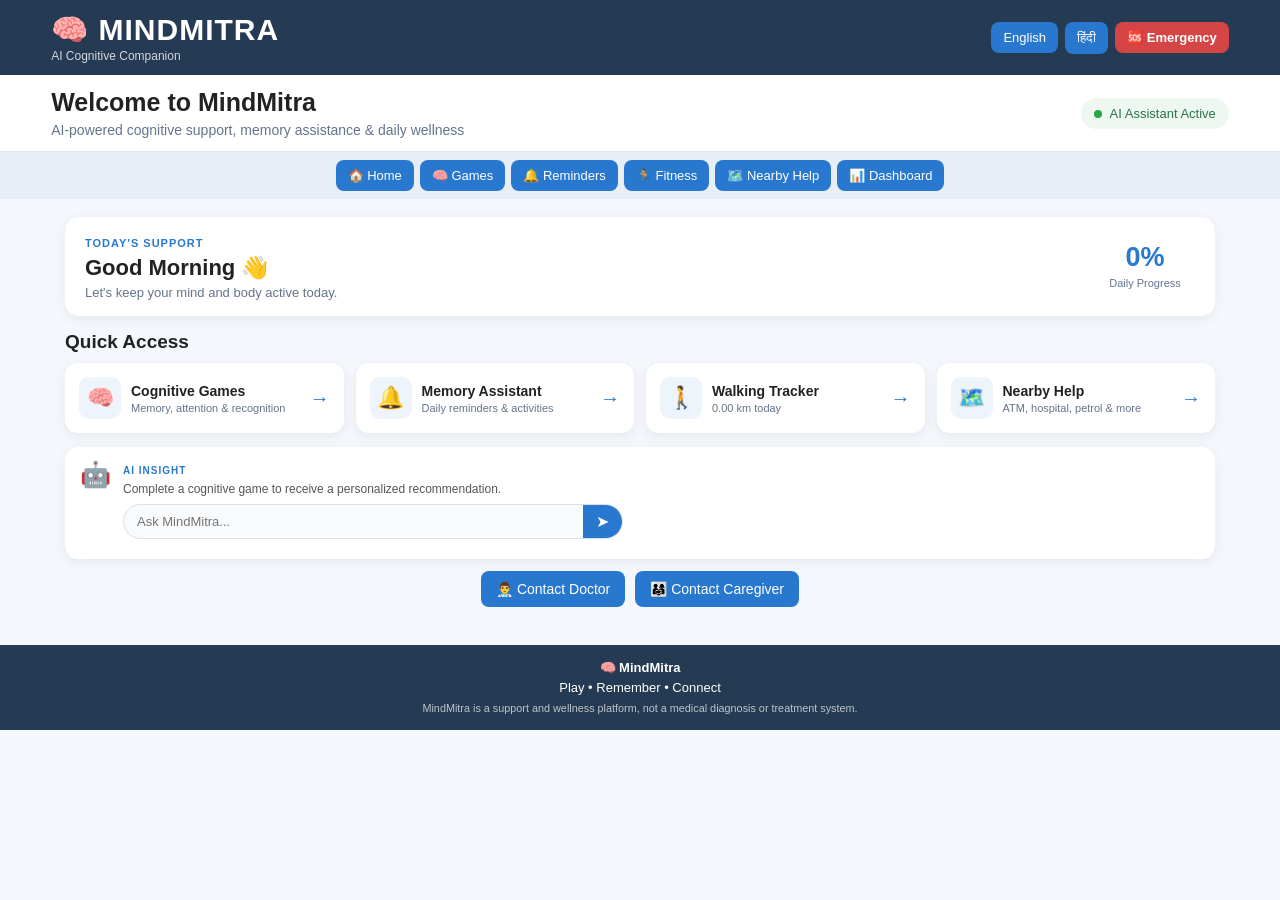
==== commit 86151921: "Update game result" ====
--- a/index.html
+++ b/index.html
@@ -11,64 +11,43 @@
 
 <body>
 
-<!-- ================= HEADER ================= -->
-
 <header class="topbar">
 
     <div class="brand">
-        <div class="brand-main">
-            🧠 MINDMITRA
-        </div>
-
-        <div class="brand-subtitle">
+        <div class="brand-main">🧠 MINDMITRA</div>
+        <div class="brand-subtitle" data-en="AI Cognitive Companion"
+             data-hi="AI संज्ञानात्मक सहायक">
             AI Cognitive Companion
         </div>
     </div>
 
     <div class="top-actions">
-
-        <button onclick="setLanguage('en')">
-            English
-        </button>
-
-        <button onclick="setLanguage('hi')">
-            हिंदी
-        </button>
-
-        <button class="emergency-btn"
-                onclick="emergencyHelp()">
-            🆘 Emergency
-        </button>
-
+        <button onclick="setLanguage('en')">English</button>
+        <button onclick="setLanguage('hi')">हिंदी</button>
+
+        <button class="emergency-btn" onclick="emergencyHelp()">
+            🆘 <span data-en="Emergency" data-hi="आपातकाल">Emergency</span>
+        </button>
     </div>
 
 </header>
 
 
-<!-- ================= SMALL HERO ================= -->
-
 <section class="hero">
 
     <div class="hero-content">
 
         <div>
-
-            <h1 id="welcomeTitle">
-                Welcome to MindMitra
-            </h1>
+            <h1 id="welcomeTitle">Welcome to MindMitra</h1>
 
             <p id="welcomeText">
                 AI-powered cognitive support, memory assistance & daily wellness
             </p>
-
-        </div>
-
-        <div class="status-card">
-
+        </div>
+
+        <div class="status-card" id="aiStatus">
             <span class="online-dot"></span>
-
             AI Assistant Active
-
         </div>
 
     </div>
@@ -76,32 +55,30 @@
 </section>
 
 
-<!-- ================= NAVIGATION ================= -->
-
 <nav class="navigation">
 
     <button onclick="showSection('home')">
-        🏠 Home
+        🏠 <span data-en="Home" data-hi="होम">Home</span>
     </button>
 
     <button onclick="showSection('games')">
-        🧠 Games
+        🧠 <span data-en="Games" data-hi="खेल">Games</span>
     </button>
 
     <button onclick="showSection('reminders')">
-        🔔 Reminders
+        🔔 <span data-en="Reminders" data-hi="अनुस्मारक">Reminders</span>
     </button>
 
     <button onclick="showSection('fitness')">
-        🏃 Fitness
+        🏃 <span data-en="Fitness" data-hi="व्यायाम">Fitness</span>
     </button>
 
     <button onclick="showSection('nearby')">
-        🗺️ Nearby Help
+        🗺️ <span data-en="Nearby Help" data-hi="नज़दीकी सहायता">Nearby Help</span>
     </button>
 
     <button onclick="showSection('dashboard')">
-        📊 Dashboard
+        📊 <span data-en="Dashboard" data-hi="डैशबोर्ड">Dashboard</span>
     </button>
 
 </nav>
@@ -117,29 +94,25 @@
     <div class="welcome-small">
 
         <div>
-
-            <span class="small-label">
+            <span class="small-label"
+                  data-en="TODAY'S SUPPORT"
+                  data-hi="आज की सहायता">
                 TODAY'S SUPPORT
             </span>
 
-            <h2 id="homeGreeting">
-                Good Morning 👋
-            </h2>
+            <h2 id="homeGreeting">Good Morning 👋</h2>
 
             <p id="homeDescription">
                 Let's keep your mind and body active today.
             </p>
-
-        </div>
-
+        </div>
 
         <div class="daily-score">
 
-            <strong id="homeScore">
-                0%
-            </strong>
-
-            <span>
+            <strong id="homeScore">0%</strong>
+
+            <span data-en="Daily Progress"
+                  data-hi="दैनिक प्रगति">
                 Daily Progress
             </span>
 
@@ -148,135 +121,112 @@
     </div>
 
 
-    <!-- ================= QUICK ACCESS ================= -->
-
-    <h2 class="section-title">
+    <h2 class="section-title"
+        data-en="Quick Access"
+        data-hi="त्वरित पहुँच">
         Quick Access
     </h2>
 
 
     <div class="feature-grid">
 
-        <div class="feature-card"
-             onclick="showSection('games')">
-
-            <div class="feature-icon">
-                🧠
-            </div>
+        <div class="feature-card" onclick="showSection('games')">
+
+            <div class="feature-icon">🧠</div>
 
             <div>
-
-                <h3>
+                <h3 data-en="Cognitive Games"
+                    data-hi="संज्ञानात्मक खेल">
                     Cognitive Games
                 </h3>
 
-                <p>
+                <p data-en="Memory, attention & recognition"
+                   data-hi="स्मृति, ध्यान और पहचान">
                     Memory, attention & recognition
                 </p>
-
-            </div>
-
-            <span class="arrow">
-                →
-            </span>
-
-        </div>
-
-
-        <div class="feature-card"
-             onclick="showSection('reminders')">
-
-            <div class="feature-icon">
-                🔔
-            </div>
+            </div>
+
+            <span class="arrow">→</span>
+
+        </div>
+
+
+        <div class="feature-card" onclick="showSection('reminders')">
+
+            <div class="feature-icon">🔔</div>
 
             <div>
-
-                <h3>
+                <h3 data-en="Memory Assistant"
+                    data-hi="स्मृति सहायक">
                     Memory Assistant
                 </h3>
 
-                <p>
+                <p data-en="Daily reminders & activities"
+                   data-hi="दैनिक अनुस्मारक और गतिविधियाँ">
                     Daily reminders & activities
                 </p>
-
-            </div>
-
-            <span class="arrow">
-                →
-            </span>
-
-        </div>
-
-
-        <div class="feature-card"
-             onclick="showSection('fitness')">
-
-            <div class="feature-icon">
-                🚶
-            </div>
+            </div>
+
+            <span class="arrow">→</span>
+
+        </div>
+
+
+        <div class="feature-card" onclick="showSection('fitness')">
+
+            <div class="feature-icon">🚶</div>
 
             <div>
-
-                <h3>
+                <h3 data-en="Walking Tracker"
+                    data-hi="चलने की ट्रैकिंग">
                     Walking Tracker
                 </h3>
 
                 <p>
-                    <span id="homeDistance">
-                        0.00
+                    <span id="homeDistance">0.00</span>
+                    <span data-en="km today"
+                          data-hi="किमी आज">
+                        km today
                     </span>
-                    km today
                 </p>
-
-            </div>
-
-            <span class="arrow">
-                →
-            </span>
-
-        </div>
-
-
-        <div class="feature-card"
-             onclick="showSection('nearby')">
-
-            <div class="feature-icon">
-                🗺️
-            </div>
+            </div>
+
+            <span class="arrow">→</span>
+
+        </div>
+
+
+        <div class="feature-card" onclick="showSection('nearby')">
+
+            <div class="feature-icon">🗺️</div>
 
             <div>
-
-                <h3>
+                <h3 data-en="Nearby Help"
+                    data-hi="नज़दीकी सहायता">
                     Nearby Help
                 </h3>
 
-                <p>
+                <p data-en="ATM, hospital, petrol & more"
+                   data-hi="ATM, अस्पताल, पेट्रोल और अन्य">
                     ATM, hospital, petrol & more
                 </p>
-
-            </div>
-
-            <span class="arrow">
-                →
-            </span>
-
-        </div>
-
-    </div>
-
-
-    <!-- ================= AI INSIGHT ================= -->
+            </div>
+
+            <span class="arrow">→</span>
+
+        </div>
+
+    </div>
+
 
     <div class="ai-insight">
 
-        <div class="ai-icon">
-            🤖
-        </div>
+        <div class="ai-icon">🤖</div>
 
         <div class="ai-insight-content">
 
-            <span>
+            <span data-en="AI INSIGHT"
+                  data-hi="AI सुझाव">
                 AI INSIGHT
             </span>
 
@@ -284,8 +234,6 @@
                 Complete a cognitive game to receive a personalized recommendation.
             </p>
 
-
-            <!-- SMALL CHAT STYLE INPUT -->
 
             <div class="ai-chat-mini">
 
@@ -296,31 +244,31 @@
                     onkeydown="if(event.key==='Enter') askMindMitra()"
                 >
 
-                <button onclick="askMindMitra()">
-                    ➤
-                </button>
-
-            </div>
-
-            <div id="aiReply"
-                 class="ai-reply">
-            </div>
-
-        </div>
-
-    </div>
-
-
-    <!-- ================= CONTACT ================= -->
+                <button onclick="askMindMitra()">➤</button>
+
+            </div>
+
+            <div id="aiReply" class="ai-reply"></div>
+
+        </div>
+
+    </div>
+
 
     <div class="contact-row">
 
         <button onclick="contactDoctor()">
-            👨‍⚕️ Contact Doctor
+            👨‍⚕️ <span data-en="Contact Doctor"
+                       data-hi="डॉक्टर से संपर्क">
+                Contact Doctor
+            </span>
         </button>
 
         <button onclick="contactCaregiver()">
-            👨‍👩‍👧 Contact Caregiver
+            👨‍👩‍👧 <span data-en="Contact Caregiver"
+                         data-hi="देखभालकर्ता से संपर्क">
+                Contact Caregiver
+            </span>
         </button>
 
     </div>
@@ -336,134 +284,167 @@
 
         <div>
 
-            <span>
+            <span data-en="COGNITIVE TRAINING"
+                  data-hi="संज्ञानात्मक प्रशिक्षण">
                 COGNITIVE TRAINING
             </span>
 
             <h2>
-                🧠 AI Cognitive Games
+                🧠
+                <span data-en="AI Cognitive Games"
+                      data-hi="AI संज्ञानात्मक खेल">
+                    AI Cognitive Games
+                </span>
             </h2>
 
         </div>
 
+
         <div class="level-badge">
 
-            AI Level
-            <strong id="difficultyLevel">
-                1
-            </strong>
-
-        </div>
-
-    </div>
-
-
-    <p class="description">
-
-        Play simple activities and MindMitra will adjust difficulty according to performance.
-
+            <span data-en="AI Level"
+                  data-hi="AI स्तर">
+                AI Level
+            </span>
+
+            <strong id="difficultyLevel">1</strong>
+
+        </div>
+
+    </div>
+
+
+    <div class="difficulty-panel">
+
+        <div>
+            <strong id="difficultyTitle">Current Level</strong>
+            <p id="difficultyDescription">
+                Starting with gentle cognitive exercises.
+            </p>
+        </div>
+
+        <div class="level-progress">
+            <div id="levelProgress"></div>
+        </div>
+
+    </div>
+
+
+    <p class="description"
+       data-en="Choose a game. MindMitra automatically adjusts the challenge based on your recent performance."
+       data-hi="एक खेल चुनें। MindMitra आपके हाल के प्रदर्शन के अनुसार कठिनाई को अपने आप बदलता है।">
+        Choose a game. MindMitra automatically adjusts the challenge based on your recent performance.
     </p>
 
 
     <div class="game-grid">
 
-        <button class="game-card"
-                onclick="memoryGame()">
-
+        <button class="game-card" onclick="memoryGame()">
             <span>🃏</span>
 
-            <strong>
+            <strong data-en="Memory Cards"
+                    data-hi="स्मृति कार्ड">
                 Memory Cards
             </strong>
 
-            <small>
+            <small data-en="Remember objects"
+                   data-hi="वस्तुओं को याद करें">
                 Remember objects
             </small>
-
-        </button>
-
-
-        <button class="game-card"
-                onclick="colorGame()">
-
+        </button>
+
+
+        <button class="game-card" onclick="colorGame()">
             <span>🎨</span>
 
-            <strong>
+            <strong data-en="Color Memory"
+                    data-hi="रंग स्मृति">
                 Color Memory
             </strong>
 
-            <small>
+            <small data-en="Remember color sequence"
+                   data-hi="रंगों का क्रम याद करें">
                 Remember color sequence
             </small>
-
-        </button>
-
-
-        <button class="game-card"
-                onclick="numberGame()">
-
+        </button>
+
+
+        <button class="game-card" onclick="numberGame()">
             <span>🔢</span>
 
-            <strong>
+            <strong data-en="Number Sequence"
+                    data-hi="संख्या क्रम">
                 Number Sequence
             </strong>
 
-            <small>
+            <small data-en="Find the missing number"
+                   data-hi="लुप्त संख्या खोजें">
                 Find the missing number
             </small>
-
-        </button>
-
-
-        <button class="game-card"
-                onclick="pictureGame()">
-
+        </button>
+
+
+        <button class="game-card" onclick="pictureGame()">
             <span>🖼️</span>
 
-            <strong>
+            <strong data-en="Picture Recognition"
+                    data-hi="चित्र पहचान">
                 Picture Recognition
             </strong>
 
-            <small>
+            <small data-en="Recognize familiar objects"
+                   data-hi="परिचित वस्तुओं को पहचानें">
                 Recognize familiar objects
             </small>
-
-        </button>
-
-
-        <button class="game-card"
-                onclick="attentionGame()">
-
+        </button>
+
+
+        <button class="game-card" onclick="attentionGame()">
             <span>👀</span>
 
-            <strong>
+            <strong data-en="Attention Test"
+                    data-hi="ध्यान परीक्षण">
                 Attention Test
             </strong>
 
-            <small>
+            <small data-en="Find the different object"
+                   data-hi="अलग वस्तु खोजें">
                 Find the different object
             </small>
-
-        </button>
-
-    </div>
-
-
-    <div id="gameArea"
-         class="game-area">
+        </button>
+
+
+        <button class="game-card" onclick="patternGame()">
+            <span>🧩</span>
+
+            <strong data-en="Complete the Pattern"
+                    data-hi="पैटर्न पूरा करें">
+                Complete the Pattern
+            </strong>
+
+            <small data-en="Find what comes next"
+                   data-hi="अगला क्या आएगा खोजें">
+                Find what comes next
+            </small>
+        </button>
+
+    </div>
+
+
+    <div id="gameArea" class="game-area">
 
         <div class="game-placeholder">
 
-            <div>
-                🎮
-            </div>
-
-            <h3>
+            <div>🎮</div>
+
+            <h3 data-en="Select a game"
+                data-hi="एक खेल चुनें">
                 Select a game
             </h3>
 
-            <p>
-                Your score will be analyzed by the AI difficulty system.
+            <p data-en="Your challenge will adapt according to your performance."
+               data-hi="आपके प्रदर्शन के अनुसार चुनौती अपने आप बदलेगी।">
+                Your challenge will adapt according to your performance.
             </p>
 
         </div>
@@ -481,23 +462,23 @@
 
         <div>
 
-            <span>
+            <span data-en="MEMORY ASSISTANT"
+                  data-hi="स्मृति सहायक">
                 MEMORY ASSISTANT
             </span>
 
             <h2>
-                🔔 Daily Reminders
+                🔔
+                <span data-en="Daily Reminders"
+                      data-hi="दैनिक अनुस्मारक">
+                    Daily Reminders
+                </span>
             </h2>
 
         </div>
 
         <div class="reminder-progress">
-
-            <strong id="reminderDone">
-                0
-            </strong>
-            /5
-
+            <strong id="reminderDone">0</strong>/5
         </div>
 
     </div>
@@ -507,23 +488,23 @@
 
         <div class="reminder-card">
 
-            <div class="reminder-icon">
-                💊
-            </div>
+            <div class="reminder-icon">💊</div>
 
             <div>
-
-                <h3 id="medicineTitle">
+                <h3 data-en="Medicine"
+                    data-hi="दवा">
                     Medicine
                 </h3>
 
-                <p id="medicineText">
+                <p data-en="Take medicine at 9:00 AM"
+                   data-hi="सुबह 9:00 बजे दवा लें">
                     Take medicine at 9:00 AM
                 </p>
-
-            </div>
-
-            <button onclick="completeReminder(this)">
+            </div>
+
+            <button onclick="completeReminder(this)"
+                    data-en="Done"
+                    data-hi="पूरा">
                 Done
             </button>
 
@@ -532,23 +513,23 @@
 
         <div class="reminder-card">
 
-            <div class="reminder-icon">
-                💧
-            </div>
+            <div class="reminder-icon">💧</div>
 
             <div>
-
-                <h3 id="waterTitle">
+                <h3 data-en="Water"
+                    data-hi="पानी">
                     Water
                 </h3>
 
-                <p id="waterText">
+                <p data-en="Drink water regularly"
+                   data-hi="नियमित रूप से पानी पिएँ">
                     Drink water regularly
                 </p>
-
-            </div>
-
-            <button onclick="completeReminder(this)">
+            </div>
+
+            <button onclick="completeReminder(this)"
+                    data-en="Done"
+                    data-hi="पूरा">
                 Done
             </button>
 
@@ -557,23 +538,23 @@
 
         <div class="reminder-card">
 
-            <div class="reminder-icon">
-                👨‍👩‍👧
-            </div>
+            <div class="reminder-icon">👨‍👩‍👧</div>
 
             <div>
-
-                <h3 id="familyTitle">
+                <h3 data-en="Family"
+                    data-hi="परिवार">
                     Family
                 </h3>
 
-                <p id="familyText">
+                <p data-en="Family video call at 6:00 PM"
+                   data-hi="शाम 6:00 बजे परिवार से वीडियो कॉल">
                     Family video call at 6:00 PM
                 </p>
-
-            </div>
-
-            <button onclick="completeReminder(this)">
+            </div>
+
+            <button onclick="completeReminder(this)"
+                    data-en="Done"
+                    data-hi="पूरा">
                 Done
             </button>
 
@@ -582,23 +563,23 @@
 
         <div class="reminder-card">
 
-            <div class="reminder-icon">
-                🍲
-            </div>
+            <div class="reminder-icon">🍲</div>
 
             <div>
-
-                <h3 id="mealTitle">
+                <h3 data-en="Meal"
+                    data-hi="भोजन">
                     Meal
                 </h3>
 
-                <p id="mealText">
+                <p data-en="Lunch at 1:00 PM"
+                   data-hi="दोपहर 1:00 बजे भोजन">
                     Lunch at 1:00 PM
                 </p>
-
-            </div>
-
-            <button onclick="completeReminder(this)">
+            </div>
+
+            <button onclick="completeReminder(this)"
+                    data-en="Done"
+                    data-hi="पूरा">
                 Done
             </button>
 
@@ -607,23 +588,23 @@
 
         <div class="reminder-card">
 
-            <div class="reminder-icon">
-                📅
-            </div>
+            <div class="reminder-icon">📅</div>
 
             <div>
-
-                <h3 id="appointmentTitle">
+                <h3 data-en="Appointment"
+                    data-hi="अपॉइंटमेंट">
                     Appointment
                 </h3>
 
-                <p id="appointmentText">
+                <p data-en="Doctor appointment tomorrow"
+                   data-hi="कल डॉक्टर की अपॉइंटमेंट">
                     Doctor appointment tomorrow
                 </p>
-
-            </div>
-
-            <button onclick="completeReminder(this)">
+            </div>
+
+            <button onclick="completeReminder(this)"
+                    data-en="Done"
+                    data-hi="पूरा">
                 Done
             </button>
 
@@ -642,12 +623,17 @@
 
         <div>
 
-            <span>
+            <span data-en="DAILY WELLNESS"
+                  data-hi="दैनिक स्वास्थ्य">
                 DAILY WELLNESS
             </span>
 
             <h2>
-                🏃 Physical Fitness
+                🏃
+                <span data-en="Physical Fitness"
+                      data-hi="शारीरिक व्यायाम">
+                    Physical Fitness
+                </span>
             </h2>
 
         </div>
@@ -662,71 +648,50 @@
             <div class="fitness-header">
 
                 <div>
-
-                    <span>
+                    <span data-en="WALKING TRACKER"
+                          data-hi="चलने की ट्रैकिंग">
                         WALKING TRACKER
                     </span>
 
                     <h2>
-                        🚶 Today's Walk
+                        🚶
+                        <span data-en="Today's Walk"
+                              data-hi="आज की चाल">
+                            Today's Walk
+                        </span>
                     </h2>
-
                 </div>
 
-                <div class="walking-icon">
-                    🚶
+                <div class="walking-icon">🚶</div>
+
+            </div>
+
+
+            <div class="fitness-stats">
+
+                <div>
+                    <strong id="distance">0.00</strong>
+                    <small data-en="KM" data-hi="किमी">KM</small>
                 </div>
 
-            </div>
-
-
-            <div class="fitness-stats">
-
                 <div>
-
-                    <strong id="distance">
-                        0.00
-                    </strong>
-
-                    <small>
-                        KM
-                    </small>
-
+                    <strong id="steps">0</strong>
+                    <small data-en="STEPS" data-hi="कदम">STEPS</small>
                 </div>
 
-
                 <div>
-
-                    <strong id="steps">
-                        0
-                    </strong>
-
-                    <small>
-                        STEPS
-                    </small>
-
-                </div>
-
-
-                <div>
-
-                    <strong>
-                        4
-                    </strong>
-
-                    <small>
+                    <strong>4</strong>
+                    <small data-en="GOAL KM"
+                           data-hi="लक्ष्य किमी">
                         GOAL KM
                     </small>
-
                 </div>
 
             </div>
 
 
             <div class="progress-bar">
-
                 <div id="walkingProgress"></div>
-
             </div>
 
 
@@ -736,14 +701,17 @@
 
 
             <button onclick="startWalking()">
-                ▶ Start Walking
+                ▶ <span data-en="Start Walking"
+                        data-hi="चलना शुरू करें">
+                    Start Walking
+                </span>
             </button>
 
-            <button class="secondary"
-                    onclick="stopWalking()">
-
-                ⏹ Stop
-
+            <button class="secondary" onclick="stopWalking()">
+                ⏹ <span data-en="Stop"
+                        data-hi="रोकें">
+                    Stop
+                </span>
             </button>
 
         </div>
@@ -751,19 +719,26 @@
 
         <div class="fitness-side">
 
-            <h3>
+            <h3 data-en="🌿 Wellness Tips"
+                data-hi="🌿 स्वास्थ्य सुझाव">
                 🌿 Wellness Tips
             </h3>
 
-            <div class="tip">
+            <div class="tip"
+                 data-en="💧 Drink enough water"
+                 data-hi="💧 पर्याप्त पानी पिएँ">
                 💧 Drink enough water
             </div>
 
-            <div class="tip">
+            <div class="tip"
+                 data-en="🚶 Take regular walks"
+                 data-hi="🚶 नियमित रूप से चलें">
                 🚶 Take regular walks
             </div>
 
-            <div class="tip">
+            <div class="tip"
+                 data-en="😴 Maintain a healthy sleep routine"
+                 data-hi="😴 स्वस्थ नींद की दिनचर्या रखें">
                 😴 Maintain a healthy sleep routine
             </div>
 
@@ -782,12 +757,17 @@
 
         <div>
 
-            <span>
+            <span data-en="SAFETY & DAILY TRAVEL"
+                  data-hi="सुरक्षा और दैनिक यात्रा">
                 SAFETY & DAILY TRAVEL
             </span>
 
             <h2>
-                🗺️ Nearby Help
+                🗺️
+                <span data-en="Nearby Help"
+                      data-hi="नज़दीकी सहायता">
+                    Nearby Help
+                </span>
             </h2>
 
         </div>
@@ -795,10 +775,10 @@
     </div>
 
 
-    <p class="description">
-
+    <p class="description"
+       data-en="Find useful places around your current location."
+       data-hi="अपने वर्तमान स्थान के आसपास उपयोगी स्थान खोजें।">
         Find useful places around your current location.
-
     </p>
 
 
@@ -806,32 +786,32 @@
 
         <button onclick="findNearby('ATM')">
             🏧
-            <strong>ATM</strong>
+            <strong data-en="ATM" data-hi="ATM">ATM</strong>
         </button>
 
         <button onclick="findNearby('Petrol Pump')">
             ⛽
-            <strong>Petrol</strong>
+            <strong data-en="Petrol" data-hi="पेट्रोल">Petrol</strong>
         </button>
 
         <button onclick="findNearby('Hospital')">
             🏥
-            <strong>Hospital</strong>
+            <strong data-en="Hospital" data-hi="अस्पताल">Hospital</strong>
         </button>
 
         <button onclick="findNearby('Pharmacy')">
             💊
-            <strong>Pharmacy</strong>
+            <strong data-en="Pharmacy" data-hi="फार्मेसी">Pharmacy</strong>
         </button>
 
         <button onclick="findNearby('Police Station')">
             🚓
-            <strong>Police</strong>
+            <strong data-en="Police" data-hi="पुलिस">Police</strong>
         </button>
 
         <button onclick="findNearby('Restaurant')">
             🍽️
-            <strong>Restaurant</strong>
+            <strong data-en="Restaurant" data-hi="रेस्तरां">Restaurant</strong>
         </button>
 
     </div>
@@ -839,11 +819,10 @@
 
     <div class="map-box">
 
-        <div class="map-icon">
-            📍
-        </div>
-
-        <h2>
+        <div class="map-icon">📍</div>
+
+        <h2 data-en="Nearby Location"
+            data-hi="नज़दीकी स्थान">
             Nearby Location
         </h2>
 
@@ -852,7 +831,11 @@
         </p>
 
         <button onclick="getLocation()">
-            📍 Use My Location
+            📍
+            <span data-en="Use My Location"
+                  data-hi="मेरी लोकेशन का उपयोग करें">
+                Use My Location
+            </span>
         </button>
 
     </div>
@@ -862,11 +845,15 @@
 
         💡
 
-        <strong>
+        <strong data-en="Travel Assistance:"
+                data-hi="यात्रा सहायता:">
             Travel Assistance:
         </strong>
 
-        GPS can help caregivers understand the user's location when permission is given.
+        <span data-en="GPS can help caregivers understand the user's location when permission is given."
+              data-hi="अनुमति देने पर GPS देखभालकर्ताओं को उपयोगकर्ता का स्थान समझने में सहायता कर सकता है।">
+            GPS can help caregivers understand the user's location when permission is given.
+        </span>
 
     </div>
 
@@ -881,17 +868,24 @@
 
         <div>
 
-            <span>
+            <span data-en="CAREGIVER VIEW"
+                  data-hi="देखभालकर्ता दृश्य">
                 CAREGIVER VIEW
             </span>
 
             <h2>
-                📊 Performance Dashboard
+                📊
+                <span data-en="Performance Dashboard"
+                      data-hi="प्रदर्शन डैशबोर्ड">
+                    Performance Dashboard
+                </span>
             </h2>
 
         </div>
 
-        <div class="user-badge">
+        <div class="user-badge"
+             data-en="👴 Elderly User"
+             data-hi="👴 बुजुर्ग उपयोगकर्ता">
             👴 Elderly User
         </div>
 
@@ -904,13 +898,12 @@
 
             <span>🧠</span>
 
-            <small>
+            <small data-en="Games Completed"
+                   data-hi="पूरे किए गए खेल">
                 Games Completed
             </small>
 
-            <strong id="dashboardGames">
-                0
-            </strong>
+            <strong id="dashboardGames">0</strong>
 
         </div>
 
@@ -919,13 +912,12 @@
 
             <span>🎯</span>
 
-            <small>
+            <small data-en="Average Score"
+                   data-hi="औसत स्कोर">
                 Average Score
             </small>
 
-            <strong id="dashboardScore">
-                0%
-            </strong>
+            <strong id="dashboardScore">0%</strong>
 
         </div>
 
@@ -934,13 +926,12 @@
 
             <span>🚶</span>
 
-            <small>
+            <small data-en="Walking"
+                   data-hi="चलना">
                 Walking
             </small>
 
-            <strong id="dashboardWalk">
-                0 km
-            </strong>
+            <strong id="dashboardWalk">0 km</strong>
 
         </div>
 
@@ -949,13 +940,12 @@
 
             <span>🔔</span>
 
-            <small>
+            <small data-en="Reminders"
+                   data-hi="अनुस्मारक">
                 Reminders
             </small>
 
-            <strong id="dashboardReminders">
-                0/5
-            </strong>
+            <strong id="dashboardReminders">0/5</strong>
 
         </div>
 
@@ -964,27 +954,28 @@
 
     <div class="performance-box">
 
-        <h3>
+        <h3 data-en="🤖 AI Performance Analysis"
+            data-hi="🤖 AI प्रदर्शन विश्लेषण">
             🤖 AI Performance Analysis
         </h3>
 
 
         <div class="performance-line">
 
-            <span>
+            <span data-en="Current Difficulty"
+                  data-hi="वर्तमान कठिनाई">
                 Current Difficulty
             </span>
 
-            <strong id="dashboardLevel">
-                Level 1
-            </strong>
+            <strong id="dashboardLevel">Level 1</strong>
 
         </div>
 
 
         <div class="performance-line">
 
-            <span>
+            <span data-en="Memory Performance"
+                  data-hi="स्मृति प्रदर्शन">
                 Memory Performance
             </span>
 
@@ -997,7 +988,8 @@
 
         <div class="performance-line">
 
-            <span>
+            <span data-en="AI Recommendation"
+                  data-hi="AI सुझाव">
                 AI Recommendation
             </span>
 
@@ -1014,41 +1006,44 @@
 
         <div>
 
-            <h3>
+            <h3 data-en="👨‍⚕️ Doctor Connection"
+                data-hi="👨‍⚕️ डॉक्टर से संपर्क">
                 👨‍⚕️ Doctor Connection
             </h3>
 
-            <p>
+            <p data-en="Secure doctor communication can be integrated into the full application."
+               data-hi="पूरे ऐप में सुरक्षित डॉक्टर संचार जोड़ा जा सकता है।">
                 Secure doctor communication can be integrated into the full application.
             </p>
 
         </div>
 
         <button onclick="contactDoctor()">
-            📞 Contact Doctor
+            📞
+            <span data-en="Contact Doctor"
+                  data-hi="डॉक्टर से संपर्क">
+                Contact Doctor
+            </span>
         </button>
 
     </div>
 
 </section>
 
-
 </main>
 
 
-<!-- ================= FOOTER ================= -->
-
 <footer>
 
-    <strong>
-        🧠 MindMitra
-    </strong>
-
-    <p>
+    <strong>🧠 MindMitra</strong>
+
+    <p data-en="Play • Remember • Connect"
+       data-hi="खेलें • याद रखें • जुड़ें">
         Play • Remember • Connect
     </p>
 
-    <small>
+    <small data-en="MindMitra is a support and wellness platform, not a medical diagnosis or treatment system."
+           data-hi="MindMitra एक सहायता और स्वास्थ्य मंच है, यह चिकित्सा निदान या उपचार प्रणाली नहीं है।">
         MindMitra is a support and wellness platform,
         not a medical diagnosis or treatment system.
     </small>
--- a/style.css
+++ b/style.css
@@ -33,9 +33,6 @@
     gap: 20px;
 }
 
-
-/* LARGE PROJECT NAME */
-
 .brand-main {
     font-size: 30px;
     font-weight: 800;
@@ -44,10 +41,9 @@
 
 .brand-subtitle {
     font-size: 12px;
-    opacity: 0.8;
+    opacity: .8;
     margin-top: 2px;
 }
-
 
 .top-actions {
     display: flex;
@@ -73,11 +69,11 @@
     background: #2878d0;
     color: white;
     font-size: 14px;
-    transition: 0.2s;
+    transition: .2s;
 }
 
 button:hover {
-    opacity: 0.88;
+    opacity: .88;
     transform: translateY(-1px);
 }
 
@@ -172,19 +168,17 @@
 
 
 /* =====================================
-   HOME PAGE
+   HOME
 ===================================== */
 
 .welcome-small {
     background: white;
     padding: 16px 20px;
     border-radius: 14px;
-    box-shadow: 0 3px 12px rgba(0, 0, 0, 0.07);
-
+    box-shadow: 0 3px 12px rgba(0,0,0,.07);
     display: flex;
     justify-content: space-between;
     align-items: center;
-
     margin-bottom: 15px;
 }
 
@@ -234,10 +228,7 @@
 
 .feature-grid {
     display: grid;
-
-    grid-template-columns:
-        repeat(4, 1fr);
-
+    grid-template-columns: repeat(4,1fr);
     gap: 12px;
 }
 
@@ -245,17 +236,12 @@
     background: white;
     border-radius: 13px;
     padding: 14px;
-
     display: flex;
     align-items: center;
     gap: 10px;
-
     cursor: pointer;
-
-    box-shadow:
-        0 3px 12px rgba(0, 0, 0, 0.07);
-
-    transition: 0.2s;
+    box-shadow: 0 3px 12px rgba(0,0,0,.07);
+    transition: .2s;
 }
 
 .feature-card:hover {
@@ -265,14 +251,11 @@
 .feature-icon {
     width: 42px;
     height: 42px;
-
     display: flex;
     align-items: center;
     justify-content: center;
-
     background: #eef4fb;
     border-radius: 10px;
-
     font-size: 22px;
 }
 
@@ -295,23 +278,18 @@
 
 
 /* =====================================
-   SMALL AI INSIGHT
+   AI
 ===================================== */
 
 .ai-insight {
     margin-top: 14px;
-
     background: white;
     border-radius: 13px;
-
     padding: 13px 15px;
-
     display: flex;
     align-items: flex-start;
     gap: 12px;
-
-    box-shadow:
-        0 3px 12px rgba(0, 0, 0, 0.07);
+    box-shadow: 0 3px 12px rgba(0,0,0,.07);
 }
 
 .ai-icon {
@@ -335,32 +313,21 @@
     color: #555;
 }
 
-
-/* SMALL CHATGPT-STYLE BOX */
-
 .ai-chat-mini {
     display: flex;
-
     max-width: 500px;
-
     border: 1px solid #d8e0e8;
     border-radius: 20px;
-
     overflow: hidden;
-
     background: #f8fafc;
 }
 
 .ai-chat-mini input {
     flex: 1;
-
     border: none;
     outline: none;
-
     padding: 9px 13px;
-
     background: transparent;
-
     font-size: 13px;
 }
 
@@ -385,15 +352,9 @@
     display: flex;
     justify-content: center;
     gap: 10px;
-
     margin-top: 12px;
 }
 
-.contact-row button {
-    padding: 9px 14px;
-    font-size: 13px;
-}
-
 
 /* =====================================
    PAGE HEADINGS
@@ -403,7 +364,6 @@
     display: flex;
     justify-content: space-between;
     align-items: center;
-
     margin-bottom: 12px;
 }
 
@@ -424,32 +384,78 @@
 
 
 /* =====================================
+   DIFFICULTY
+===================================== */
+
+.level-badge {
+    background: #eaf3ff;
+    color: #2878d0;
+    padding: 10px 15px;
+    border-radius: 12px;
+    text-align: center;
+    font-size: 12px;
+}
+
+.level-badge strong {
+    display: block;
+    font-size: 25px;
+    margin-top: 2px;
+}
+
+.difficulty-panel {
+    background: white;
+    padding: 15px 18px;
+    border-radius: 13px;
+    margin: 12px 0;
+    box-shadow: 0 3px 12px rgba(0,0,0,.07);
+}
+
+.difficulty-panel strong {
+    font-size: 16px;
+}
+
+.difficulty-panel p {
+    margin: 5px 0 12px;
+    color: #64748b;
+    font-size: 13px;
+}
+
+.level-progress {
+    width: 100%;
+    height: 10px;
+    background: #e5e7eb;
+    border-radius: 10px;
+    overflow: hidden;
+}
+
+#levelProgress {
+    height: 100%;
+    width: 20%;
+    background: #2878d0;
+    transition: width .4s;
+}
+
+
+/* =====================================
    GAMES
 ===================================== */
 
 .game-grid {
     display: grid;
-    grid-template-columns:
-        repeat(auto-fit, minmax(170px, 1fr));
+    grid-template-columns: repeat(auto-fit,minmax(170px,1fr));
     gap: 12px;
 }
 
 .game-card {
     background: white;
     color: #222;
-
     border-radius: 13px;
-
     padding: 18px;
-
     display: flex;
     flex-direction: column;
     align-items: center;
-
     gap: 7px;
-
-    box-shadow:
-        0 3px 12px rgba(0, 0, 0, 0.07);
+    box-shadow: 0 3px 12px rgba(0,0,0,.07);
 }
 
 .game-card span {
@@ -465,17 +471,46 @@
 }
 
 .game-area {
-    min-height: 180px;
-
+    min-height: 220px;
     margin-top: 15px;
-
-    background: white;
-
+    background: white;
     padding: 25px;
-
     border-radius: 15px;
-
     text-align: center;
+    box-shadow: 0 3px 12px rgba(0,0,0,.06);
+}
+
+.sequence-box {
+    font-size: 40px;
+    padding: 20px;
+    margin: 15px auto;
+    background: #f1f5f9;
+    border-radius: 15px;
+    letter-spacing: 8px;
+    max-width: 700px;
+}
+
+.game-options {
+    display: flex;
+    justify-content: center;
+    flex-wrap: wrap;
+    gap: 10px;
+    margin-top: 18px;
+}
+
+.game-options button {
+    min-width: 110px;
+}
+
+.pattern-choice {
+    font-size: 25px;
+    min-width: 120px;
+}
+
+.game-timer {
+    font-size: 18px;
+    font-weight: bold;
+    margin: 10px;
 }
 
 
@@ -485,26 +520,18 @@
 
 .reminder-grid {
     display: grid;
-
-    grid-template-columns:
-        repeat(auto-fit, minmax(230px, 1fr));
-
+    grid-template-columns: repeat(auto-fit,minmax(230px,1fr));
     gap: 13px;
 }
 
 .reminder-card {
     background: white;
-
     padding: 15px;
-
     border-radius: 13px;
-
     display: flex;
     align-items: center;
     gap: 12px;
-
-    box-shadow:
-        0 3px 12px rgba(0, 0, 0, 0.07);
+    box-shadow: 0 3px 12px rgba(0,0,0,.07);
 }
 
 .reminder-icon {
@@ -532,10 +559,7 @@
 
 .fitness-grid {
     display: grid;
-
-    grid-template-columns:
-        2fr 1fr;
-
+    grid-template-columns: 2fr 1fr;
     gap: 15px;
 }
 
@@ -544,9 +568,7 @@
     background: white;
     padding: 20px;
     border-radius: 15px;
-
-    box-shadow:
-        0 3px 12px rgba(0, 0, 0, 0.07);
+    box-shadow: 0 3px 12px rgba(0,0,0,.07);
 }
 
 .fitness-header {
@@ -586,80 +608,12 @@
 .tip {
     padding: 11px;
     margin: 7px 0;
-
     background: #f4f7fb;
-
     border-radius: 8px;
 }
 
-
-/* =====================================
-   YOGA
-===================================== */
-
-.yoga-layout {
-    display: grid;
-
-    grid-template-columns:
-        1fr 1fr;
-
-    gap: 20px;
-
-    background: white;
-
-    padding: 20px;
-
-    border-radius: 15px;
-
-    box-shadow:
-        0 3px 12px rgba(0, 0, 0, 0.07);
-}
-
-.yoga-image-box {
-    display: flex;
-    justify-content: center;
-    align-items: center;
-}
-
-.yoga-image-box img {
-    width: 100%;
-    max-width: 420px;
-    height: 330px;
-
-    object-fit: contain;
-
-    border-radius: 12px;
-
-    background: #eef2f5;
-}
-
-.yoga-info {
-    display: flex;
-    flex-direction: column;
-    justify-content: center;
-}
-
-.yoga-info h1 {
-    margin: 7px 0;
-}
-
-.yoga-info h2 {
-    margin: 0 0 10px;
-}
-
-.yoga-info p {
-    color: #555;
-}
-
-.yoga-timer {
-    margin: 10px 0;
-    font-size: 18px;
-}
-
-.yoga-buttons {
-    display: flex;
-    gap: 8px;
-    flex-wrap: wrap;
+.secondary {
+    background: #64748b;
 }
 
 
@@ -669,12 +623,8 @@
 
 .place-grid {
     display: grid;
-
-    grid-template-columns:
-        repeat(6, 1fr);
-
+    grid-template-columns: repeat(6,1fr);
     gap: 10px;
-
     margin-bottom: 15px;
 }
 
@@ -687,13 +637,9 @@
 
 .map-box {
     min-height: 300px;
-
     background: #dce8f3;
-
     border-radius: 15px;
-
     text-align: center;
-
     padding: 60px 20px;
 }
 
@@ -703,11 +649,8 @@
 
 .travel-note {
     margin-top: 12px;
-
     padding: 14px;
-
-    background: white;
-
+    background: white;
     border-radius: 10px;
 }
 
@@ -718,24 +661,16 @@
 
 .dashboard-grid {
     display: grid;
-
-    grid-template-columns:
-        repeat(4, 1fr);
-
+    grid-template-columns: repeat(4,1fr);
     gap: 13px;
 }
 
 .dashboard-card {
     background: white;
-
     padding: 17px;
-
     border-radius: 13px;
-
     text-align: center;
-
-    box-shadow:
-        0 3px 12px rgba(0, 0, 0, 0.07);
+    box-shadow: 0 3px 12px rgba(0,0,0,.07);
 }
 
 .dashboard-card span {
@@ -756,23 +691,17 @@
 .performance-box,
 .doctor-box {
     background: white;
-
     padding: 18px;
-
     border-radius: 13px;
-
     margin-top: 15px;
-
-    box-shadow:
-        0 3px 12px rgba(0, 0, 0, 0.07);
+    box-shadow: 0 3px 12px rgba(0,0,0,.07);
 }
 
 .performance-line {
     display: flex;
     justify-content: space-between;
-
+    gap: 20px;
     padding: 10px 0;
-
     border-bottom: 1px solid #edf0f3;
 }
 
@@ -780,6 +709,12 @@
     display: flex;
     justify-content: space-between;
     align-items: center;
+}
+
+.user-badge {
+    background: #eef4fb;
+    padding: 9px 12px;
+    border-radius: 10px;
 }
 
 
@@ -789,15 +724,10 @@
 
 footer {
     text-align: center;
-
     padding: 15px;
-
     background: #243b53;
-
     color: white;
-
     margin-top: 20px;
-
     font-size: 13px;
 }
 
@@ -806,7 +736,7 @@
 }
 
 footer small {
-    opacity: 0.7;
+    opacity: .7;
 }
 
 
@@ -814,31 +744,26 @@
    MOBILE
 ===================================== */
 
-@media (max-width: 900px) {
+@media (max-width:900px) {
 
     .feature-grid {
-        grid-template-columns:
-            repeat(2, 1fr);
+        grid-template-columns: repeat(2,1fr);
     }
 
     .place-grid {
-        grid-template-columns:
-            repeat(3, 1fr);
+        grid-template-columns: repeat(3,1fr);
     }
 
     .dashboard-grid {
-        grid-template-columns:
-            repeat(2, 1fr);
-    }
-
-    .fitness-grid,
-    .yoga-layout {
+        grid-template-columns: repeat(2,1fr);
+    }
+
+    .fitness-grid {
         grid-template-columns: 1fr;
     }
 }
 
-
-@media (max-width: 600px) {
+@media (max-width:600px) {
 
     .topbar {
         flex-direction: column;
@@ -865,8 +790,7 @@
     }
 
     .place-grid {
-        grid-template-columns:
-            repeat(2, 1fr);
+        grid-template-columns: repeat(2,1fr);
     }
 
     .dashboard-grid {
@@ -886,4 +810,9 @@
     .navigation button {
         flex: 1 1 30%;
     }
+
+    .page-heading {
+        align-items: flex-start;
+        gap: 10px;
+    }
 }
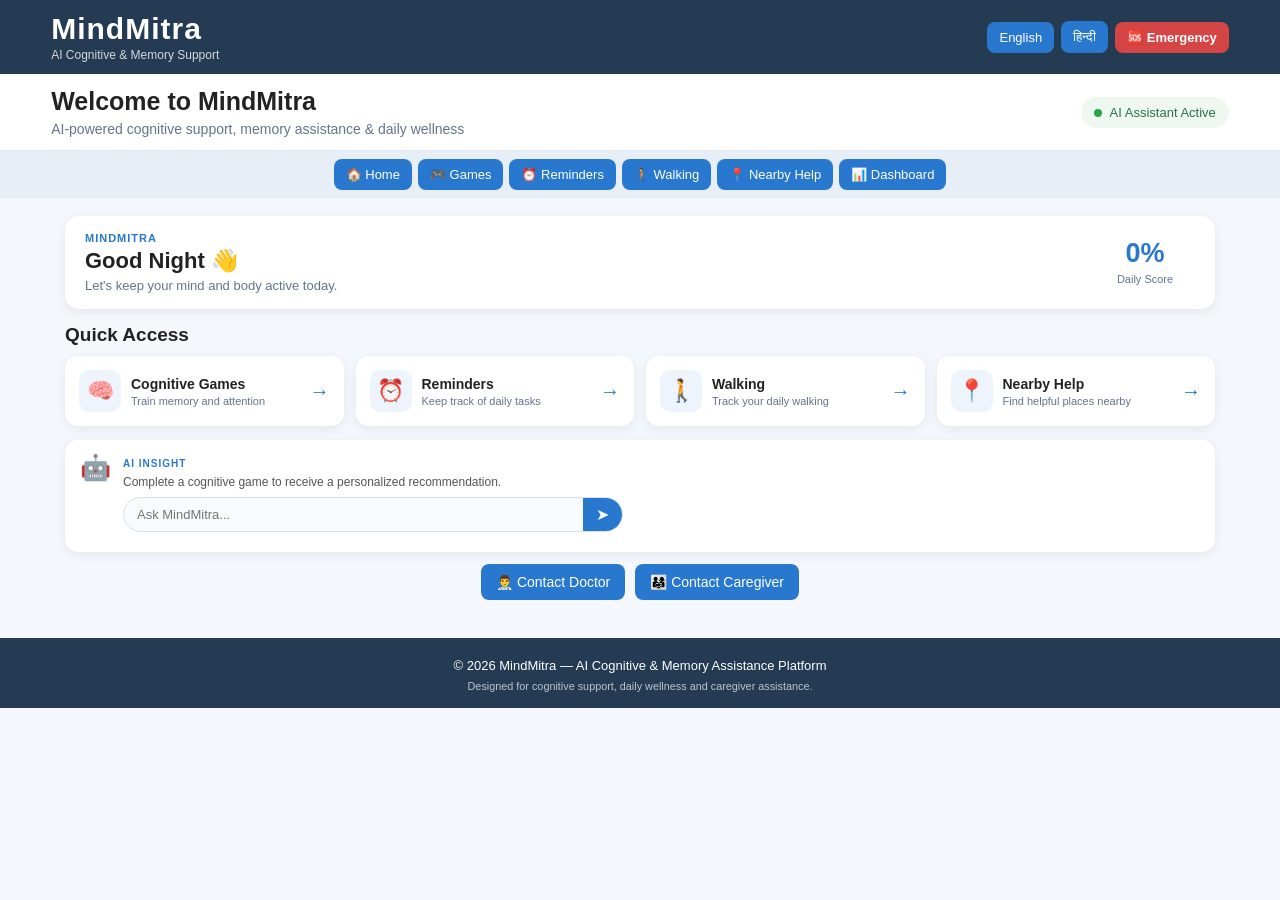
==== commit b8677098: "Update game result" ====
--- a/index.html
+++ b/index.html
@@ -1,1057 +1,1260 @@
 <!DOCTYPE html>
 <html lang="en">
+
 <head>
     <meta charset="UTF-8">
     <meta name="viewport" content="width=device-width, initial-scale=1.0">
 
-    <title>MindMitra - AI Cognitive Companion</title>
+    <title>MindMitra - Cognitive & Wellness Support</title>
 
     <link rel="stylesheet" href="style.css">
 </head>
 
 <body>
 
-<header class="topbar">
-
-    <div class="brand">
-        <div class="brand-main">🧠 MINDMITRA</div>
-        <div class="brand-subtitle" data-en="AI Cognitive Companion"
-             data-hi="AI संज्ञानात्मक सहायक">
-            AI Cognitive Companion
+    <!-- =========================================
+         HEADER
+    ========================================== -->
+
+    <header class="topbar">
+
+        <div>
+            <div class="brand-main">MindMitra</div>
+
+            <div class="brand-subtitle">
+                AI Cognitive & Memory Support
+            </div>
         </div>
-    </div>
-
-    <div class="top-actions">
-        <button onclick="setLanguage('en')">English</button>
-        <button onclick="setLanguage('hi')">हिंदी</button>
-
-        <button class="emergency-btn" onclick="emergencyHelp()">
-            🆘 <span data-en="Emergency" data-hi="आपातकाल">Emergency</span>
+
+
+        <div class="top-actions">
+
+            <button onclick="setLanguage('en')">
+                English
+            </button>
+
+            <button onclick="setLanguage('hi')">
+                हिन्दी
+            </button>
+
+            <button
+                class="emergency-btn"
+                onclick="emergencyHelp()">
+                🆘 Emergency
+            </button>
+
+        </div>
+
+    </header>
+
+
+
+    <!-- =========================================
+         HERO
+    ========================================== -->
+
+    <section class="hero">
+
+        <div class="hero-content">
+
+            <div>
+
+                <h1 id="welcomeTitle">
+                    Welcome to MindMitra
+                </h1>
+
+                <p id="welcomeText">
+                    AI-powered cognitive support, memory assistance & daily wellness
+                </p>
+
+            </div>
+
+
+            <div
+                class="status-card"
+                id="aiStatus">
+
+                <span class="online-dot"></span>
+                AI Assistant Active
+
+            </div>
+
+        </div>
+
+    </section>
+
+
+
+    <!-- =========================================
+         NAVIGATION
+    ========================================== -->
+
+    <nav class="navigation">
+
+        <button onclick="showSection('home')">
+            🏠 Home
         </button>
-    </div>
-
-</header>
-
-
-<section class="hero">
-
-    <div class="hero-content">
-
-        <div>
-            <h1 id="welcomeTitle">Welcome to MindMitra</h1>
-
-            <p id="welcomeText">
-                AI-powered cognitive support, memory assistance & daily wellness
-            </p>
-        </div>
-
-        <div class="status-card" id="aiStatus">
-            <span class="online-dot"></span>
-            AI Assistant Active
-        </div>
-
-    </div>
-
-</section>
-
-
-<nav class="navigation">
-
-    <button onclick="showSection('home')">
-        🏠 <span data-en="Home" data-hi="होम">Home</span>
-    </button>
-
-    <button onclick="showSection('games')">
-        🧠 <span data-en="Games" data-hi="खेल">Games</span>
-    </button>
-
-    <button onclick="showSection('reminders')">
-        🔔 <span data-en="Reminders" data-hi="अनुस्मारक">Reminders</span>
-    </button>
-
-    <button onclick="showSection('fitness')">
-        🏃 <span data-en="Fitness" data-hi="व्यायाम">Fitness</span>
-    </button>
-
-    <button onclick="showSection('nearby')">
-        🗺️ <span data-en="Nearby Help" data-hi="नज़दीकी सहायता">Nearby Help</span>
-    </button>
-
-    <button onclick="showSection('dashboard')">
-        📊 <span data-en="Dashboard" data-hi="डैशबोर्ड">Dashboard</span>
-    </button>
-
-</nav>
-
-
-<main>
-
-
-<!-- ================= HOME ================= -->
-
-<section id="home" class="section active">
-
-    <div class="welcome-small">
-
-        <div>
-            <span class="small-label"
-                  data-en="TODAY'S SUPPORT"
-                  data-hi="आज की सहायता">
-                TODAY'S SUPPORT
-            </span>
-
-            <h2 id="homeGreeting">Good Morning 👋</h2>
-
-            <p id="homeDescription">
-                Let's keep your mind and body active today.
-            </p>
-        </div>
-
-        <div class="daily-score">
-
-            <strong id="homeScore">0%</strong>
-
-            <span data-en="Daily Progress"
-                  data-hi="दैनिक प्रगति">
-                Daily Progress
-            </span>
-
-        </div>
-
-    </div>
-
-
-    <h2 class="section-title"
-        data-en="Quick Access"
-        data-hi="त्वरित पहुँच">
-        Quick Access
-    </h2>
-
-
-    <div class="feature-grid">
-
-        <div class="feature-card" onclick="showSection('games')">
-
-            <div class="feature-icon">🧠</div>
-
-            <div>
-                <h3 data-en="Cognitive Games"
-                    data-hi="संज्ञानात्मक खेल">
-                    Cognitive Games
+
+        <button onclick="showSection('games')">
+            🎮 Games
+        </button>
+
+        <button onclick="showSection('reminders')">
+            ⏰ Reminders
+        </button>
+
+        <button onclick="showSection('fitness')">
+            🚶 Walking
+        </button>
+
+        <button onclick="showSection('nearby')">
+            📍 Nearby Help
+        </button>
+
+        <button onclick="showSection('dashboard')">
+            📊 Dashboard
+        </button>
+
+    </nav>
+
+
+
+    <!-- =========================================
+         HOME SECTION
+    ========================================== -->
+
+    <main>
+
+        <section
+            id="home"
+            class="section active">
+
+            <div class="welcome-small">
+
+                <div>
+
+                    <div class="small-label">
+                        MINDMITRA
+                    </div>
+
+                    <h2 id="homeGreeting">
+                        Good Morning 👋
+                    </h2>
+
+                    <p id="homeDescription">
+                        Let's keep your mind and body active today.
+                    </p>
+
+                </div>
+
+
+                <div class="daily-score">
+
+                    <strong id="homeScore">
+                        0%
+                    </strong>
+
+                    <span>
+                        Daily Score
+                    </span>
+
+                </div>
+
+            </div>
+
+
+
+            <!-- QUICK ACCESS -->
+
+            <h2 class="section-title">
+                Quick Access
+            </h2>
+
+
+            <div class="feature-grid">
+
+                <div
+                    class="feature-card"
+                    onclick="showSection('games')">
+
+                    <div class="feature-icon">
+                        🧠
+                    </div>
+
+                    <div>
+
+                        <h3>
+                            Cognitive Games
+                        </h3>
+
+                        <p>
+                            Train memory and attention
+                        </p>
+
+                    </div>
+
+                    <div class="arrow">
+                        →
+                    </div>
+
+                </div>
+
+
+
+                <div
+                    class="feature-card"
+                    onclick="showSection('reminders')">
+
+                    <div class="feature-icon">
+                        ⏰
+                    </div>
+
+                    <div>
+
+                        <h3>
+                            Reminders
+                        </h3>
+
+                        <p>
+                            Keep track of daily tasks
+                        </p>
+
+                    </div>
+
+                    <div class="arrow">
+                        →
+                    </div>
+
+                </div>
+
+
+
+                <div
+                    class="feature-card"
+                    onclick="showSection('fitness')">
+
+                    <div class="feature-icon">
+                        🚶
+                    </div>
+
+                    <div>
+
+                        <h3>
+                            Walking
+                        </h3>
+
+                        <p>
+                            Track your daily walking
+                        </p>
+
+                    </div>
+
+                    <div class="arrow">
+                        →
+                    </div>
+
+                </div>
+
+
+
+                <div
+                    class="feature-card"
+                    onclick="showSection('nearby')">
+
+                    <div class="feature-icon">
+                        📍
+                    </div>
+
+                    <div>
+
+                        <h3>
+                            Nearby Help
+                        </h3>
+
+                        <p>
+                            Find helpful places nearby
+                        </p>
+
+                    </div>
+
+                    <div class="arrow">
+                        →
+                    </div>
+
+                </div>
+
+            </div>
+
+
+
+            <!-- AI INSIGHT -->
+
+            <div class="ai-insight">
+
+                <div class="ai-icon">
+                    🤖
+                </div>
+
+
+                <div class="ai-insight-content">
+
+                    <span>
+                        AI INSIGHT
+                    </span>
+
+                    <p id="aiHomeMessage">
+                        Complete a cognitive game to receive a personalized recommendation.
+                    </p>
+
+
+                    <div class="ai-chat-mini">
+
+                        <input
+                            type="text"
+                            id="aiQuestion"
+                            placeholder="Ask MindMitra..."
+                            onkeydown="if(event.key==='Enter') askMindMitra()"
+                        >
+
+                        <button onclick="askMindMitra()">
+                            ➤
+                        </button>
+
+                    </div>
+
+
+                    <div
+                        class="ai-reply"
+                        id="aiReply">
+                    </div>
+
+                </div>
+
+            </div>
+
+
+
+            <!-- CONTACT -->
+
+            <div class="contact-row">
+
+                <button onclick="contactDoctor()">
+                    👨‍⚕️ Contact Doctor
+                </button>
+
+                <button onclick="contactCaregiver()">
+                    👨‍👩‍👧 Contact Caregiver
+                </button>
+
+            </div>
+
+        </section>
+
+
+
+        <!-- =========================================
+             GAMES SECTION
+        ========================================== -->
+
+        <section
+            id="games"
+            class="section">
+
+            <div class="page-heading">
+
+                <div>
+
+                    <span>
+                        COGNITIVE TRAINING
+                    </span>
+
+                    <h2>
+                        🧠 Cognitive Games
+                    </h2>
+
+                    <p class="description">
+                        Simple activities designed to exercise memory,
+                        attention and thinking.
+                    </p>
+
+                </div>
+
+
+                <div class="level-badge">
+
+                    AI Level
+
+                    <strong id="difficultyLevel">
+                        1
+                    </strong>
+
+                </div>
+
+            </div>
+
+
+
+            <!-- DIFFICULTY -->
+
+            <div class="difficulty-panel">
+
+                <strong id="difficultyTitle">
+                    Current Level
+                </strong>
+
+                <p id="difficultyDescription">
+                    Starting with gentle cognitive exercises.
+                </p>
+
+
+                <div class="level-progress">
+
+                    <div id="levelProgress"></div>
+
+                </div>
+
+            </div>
+
+
+
+            <!-- GAME CARDS -->
+
+            <div class="game-grid">
+
+                <div class="game-card">
+
+                    <span>🃏</span>
+
+                    <strong>
+                        Memory Cards
+                    </strong>
+
+                    <small>
+                        Remember objects
+                    </small>
+
+                    <button onclick="memoryGame()">
+                        Start
+                    </button>
+
+                </div>
+
+
+
+                <div class="game-card">
+
+                    <span>🎨</span>
+
+                    <strong>
+                        Color Memory
+                    </strong>
+
+                    <small>
+                        Remember colors
+                    </small>
+
+                    <button onclick="colorGame()">
+                        Start
+                    </button>
+
+                </div>
+
+
+
+                <div class="game-card">
+
+                    <span>🔢</span>
+
+                    <strong>
+                        Number Sequence
+                    </strong>
+
+                    <small>
+                        Find missing number
+                    </small>
+
+                    <button onclick="numberGame()">
+                        Start
+                    </button>
+
+                </div>
+
+
+
+                <div class="game-card">
+
+                    <span>🖼️</span>
+
+                    <strong>
+                        Picture Recognition
+                    </strong>
+
+                    <small>
+                        Identify objects
+                    </small>
+
+                    <button onclick="pictureGame()">
+                        Start
+                    </button>
+
+                </div>
+
+
+
+                <div class="game-card">
+
+                    <span>👀</span>
+
+                    <strong>
+                        Attention Test
+                    </strong>
+
+                    <small>
+                        Find the difference
+                    </small>
+
+                    <button onclick="attentionGame()">
+                        Start
+                    </button>
+
+                </div>
+
+
+
+                <div class="game-card">
+
+                    <span>🧩</span>
+
+                    <strong>
+                        Complete Pattern
+                    </strong>
+
+                    <small>
+                        Find what comes next
+                    </small>
+
+                    <button onclick="patternGame()">
+                        Start
+                    </button>
+
+                </div>
+
+            </div>
+
+
+
+            <!-- GAME AREA -->
+
+            <div
+                class="game-area"
+                id="gameArea">
+
+                <h2>
+                    🧠 Choose a Game
+                </h2>
+
+                <p>
+                    Select one of the activities above to begin.
+                </p>
+
+            </div>
+
+        </section>
+
+
+
+        <!-- =========================================
+             REMINDERS SECTION
+        ========================================== -->
+
+        <section
+            id="reminders"
+            class="section">
+
+            <div class="page-heading">
+
+                <div>
+
+                    <span>
+                        DAILY SUPPORT
+                    </span>
+
+                    <h2>
+                        ⏰ Reminders
+                    </h2>
+
+                    <p class="description">
+                        Keep track of important daily activities.
+                    </p>
+
+                </div>
+
+            </div>
+
+
+
+            <div class="reminder-grid">
+
+
+                <div class="reminder-card">
+
+                    <div class="reminder-icon">
+                        💊
+                    </div>
+
+                    <div>
+
+                        <h3>
+                            Medicine
+                        </h3>
+
+                        <p>
+                            Take your scheduled medicine.
+                        </p>
+
+                    </div>
+
+                    <button onclick="completeReminder(this)">
+                        Done
+                    </button>
+
+                </div>
+
+
+
+                <div class="reminder-card">
+
+                    <div class="reminder-icon">
+                        💧
+                    </div>
+
+                    <div>
+
+                        <h3>
+                            Drink Water
+                        </h3>
+
+                        <p>
+                            Remember to stay hydrated.
+                        </p>
+
+                    </div>
+
+                    <button onclick="completeReminder(this)">
+                        Done
+                    </button>
+
+                </div>
+
+
+
+                <div class="reminder-card">
+
+                    <div class="reminder-icon">
+                        🍽️
+                    </div>
+
+                    <div>
+
+                        <h3>
+                            Meal
+                        </h3>
+
+                        <p>
+                            Remember your scheduled meal.
+                        </p>
+
+                    </div>
+
+                    <button onclick="completeReminder(this)">
+                        Done
+                    </button>
+
+                </div>
+
+
+
+                <div class="reminder-card">
+
+                    <div class="reminder-icon">
+                        🚶
+                    </div>
+
+                    <div>
+
+                        <h3>
+                            Walking
+                        </h3>
+
+                        <p>
+                            Take some time for a gentle walk.
+                        </p>
+
+                    </div>
+
+                    <button onclick="completeReminder(this)">
+                        Done
+                    </button>
+
+                </div>
+
+
+
+                <div class="reminder-card">
+
+                    <div class="reminder-icon">
+                        🧘
+                    </div>
+
+                    <div>
+
+                        <h3>
+                            Relaxation
+                        </h3>
+
+                        <p>
+                            Take a short break and relax.
+                        </p>
+
+                    </div>
+
+                    <button onclick="completeReminder(this)">
+                        Done
+                    </button>
+
+                </div>
+
+            </div>
+
+
+
+            <div class="performance-box">
+
+                <div class="performance-line">
+
+                    <strong>
+                        Completed Reminders
+                    </strong>
+
+                    <strong id="reminderDone">
+                        0
+                    </strong>
+
+                </div>
+
+            </div>
+
+        </section>
+
+
+
+        <!-- =========================================
+             FITNESS / WALKING SECTION
+        ========================================== -->
+
+        <section
+            id="fitness"
+            class="section">
+
+            <div class="page-heading">
+
+                <div>
+
+                    <span>
+                        DAILY WELLNESS
+                    </span>
+
+                    <h2>
+                        🚶 Walking Tracker
+                    </h2>
+
+                    <p class="description">
+                        Track your walking distance using GPS.
+                    </p>
+
+                </div>
+
+            </div>
+
+
+
+            <div class="fitness-grid">
+
+
+                <div class="fitness-main">
+
+                    <div class="fitness-header">
+
+                        <div>
+
+                            <h2>
+                                Today's Activity
+                            </h2>
+
+                            <p id="locationStatus">
+                                📍 Walking tracker is ready.
+                            </p>
+
+                        </div>
+
+                    </div>
+
+
+
+                    <div class="fitness-stats">
+
+                        <div>
+
+                            <strong id="distance">
+                                0.00
+                            </strong>
+
+                            <small>
+                                Kilometers
+                            </small>
+
+                        </div>
+
+
+                        <div>
+
+                            <strong id="steps">
+                                0
+                            </strong>
+
+                            <small>
+                                Estimated Steps
+                            </small>
+
+                        </div>
+
+                    </div>
+
+
+
+                    <div class="progress-bar">
+
+                        <div
+                            id="walkingProgress">
+                        </div>
+
+                    </div>
+
+
+                    <br>
+
+
+                    <button onclick="startWalking()">
+                        ▶ Start Walking
+                    </button>
+
+                    <button
+                        class="secondary"
+                        onclick="stopWalking()">
+                        ⏹ Stop
+                    </button>
+
+                </div>
+
+
+
+                <div class="fitness-side">
+
+                    <h3>
+                        🌿 Walking Tips
+                    </h3>
+
+                    <div class="tip">
+                        Walk at a comfortable pace.
+                    </div>
+
+                    <div class="tip">
+                        Stay hydrated.
+                    </div>
+
+                    <div class="tip">
+                        Choose a safe walking area.
+                    </div>
+
+                    <div class="tip">
+                        Take breaks when needed.
+                    </div>
+
+                </div>
+
+            </div>
+
+        </section>
+
+
+
+        <!-- =========================================
+             NEARBY HELP SECTION
+        ========================================== -->
+
+        <section
+            id="nearby"
+            class="section">
+
+            <div class="page-heading">
+
+                <div>
+
+                    <span>
+                        LOCATION SUPPORT
+                    </span>
+
+                    <h2>
+                        📍 Nearby Help
+                    </h2>
+
+                    <p class="description">
+                        Find useful services around your current location.
+                    </p>
+
+                </div>
+
+            </div>
+
+
+
+            <div class="place-grid">
+
+                <button onclick="findNearby('ATM')">
+                    🏧
+                    <span>ATM</span>
+                </button>
+
+                <button onclick="findNearby('Petrol Pump')">
+                    ⛽
+                    <span>Petrol Pump</span>
+                </button>
+
+                <button onclick="findNearby('Hospital')">
+                    🏥
+                    <span>Hospital</span>
+                </button>
+
+                <button onclick="findNearby('Pharmacy')">
+                    💊
+                    <span>Pharmacy</span>
+                </button>
+
+                <button onclick="findNearby('Police Station')">
+                    👮
+                    <span>Police Station</span>
+                </button>
+
+                <button onclick="findNearby('Restaurant')">
+                    🍽️
+                    <span>Restaurant</span>
+                </button>
+
+            </div>
+
+
+
+            <div
+                class="map-box"
+                id="mapResult">
+
+                <div class="map-icon">
+                    🗺️
+                </div>
+
+                <h3>
+                    Nearby Services
                 </h3>
 
-                <p data-en="Memory, attention & recognition"
-                   data-hi="स्मृति, ध्यान और पहचान">
-                    Memory, attention & recognition
+                <p>
+                    Select a category above to search nearby.
                 </p>
-            </div>
-
-            <span class="arrow">→</span>
-
-        </div>
-
-
-        <div class="feature-card" onclick="showSection('reminders')">
-
-            <div class="feature-icon">🔔</div>
-
-            <div>
-                <h3 data-en="Memory Assistant"
-                    data-hi="स्मृति सहायक">
-                    Memory Assistant
+
+            </div>
+
+
+
+            <div class="travel-note">
+
+                <strong>
+                    📌 Location Note
+                </strong>
+
+                <p>
+                    MindMitra uses your browser location
+                    permission for nearby assistance.
+                </p>
+
+            </div>
+
+        </section>
+
+
+
+        <!-- =========================================
+             DASHBOARD SECTION
+        ========================================== -->
+
+        <section
+            id="dashboard"
+            class="section">
+
+            <div class="page-heading">
+
+                <div>
+
+                    <span>
+                        PROGRESS
+                    </span>
+
+                    <h2>
+                        📊 My Dashboard
+                    </h2>
+
+                    <p class="description">
+                        View your cognitive and daily wellness progress.
+                    </p>
+
+                </div>
+
+            </div>
+
+
+
+            <div class="dashboard-grid">
+
+
+                <div class="dashboard-card">
+
+                    <span>
+                        🎮
+                    </span>
+
+                    <small>
+                        Games Completed
+                    </small>
+
+                    <strong id="dashboardGames">
+                        0
+                    </strong>
+
+                </div>
+
+
+
+                <div class="dashboard-card">
+
+                    <span>
+                        🏆
+                    </span>
+
+                    <small>
+                        Average Score
+                    </small>
+
+                    <strong id="dashboardScore">
+                        0%
+                    </strong>
+
+                </div>
+
+
+
+                <div class="dashboard-card">
+
+                    <span>
+                        🧠
+                    </span>
+
+                    <small>
+                        Memory Status
+                    </small>
+
+                    <strong id="memoryStatus">
+                        —
+                    </strong>
+
+                </div>
+
+
+
+                <div class="dashboard-card">
+
+                    <span>
+                        📈
+                    </span>
+
+                    <small>
+                        AI Difficulty
+                    </small>
+
+                    <strong id="dashboardLevel">
+                        Level 1
+                    </strong>
+
+                </div>
+
+            </div>
+
+
+
+            <div class="performance-box">
+
+                <h3>
+                    📋 Performance Summary
                 </h3>
 
-                <p data-en="Daily reminders & activities"
-                   data-hi="दैनिक अनुस्मारक और गतिविधियाँ">
-                    Daily reminders & activities
-                </p>
-            </div>
-
-            <span class="arrow">→</span>
-
-        </div>
-
-
-        <div class="feature-card" onclick="showSection('fitness')">
-
-            <div class="feature-icon">🚶</div>
-
-            <div>
-                <h3 data-en="Walking Tracker"
-                    data-hi="चलने की ट्रैकिंग">
-                    Walking Tracker
-                </h3>
-
-                <p>
-                    <span id="homeDistance">0.00</span>
-                    <span data-en="km today"
-                          data-hi="किमी आज">
-                        km today
-                    </span>
-                </p>
-            </div>
-
-            <span class="arrow">→</span>
-
-        </div>
-
-
-        <div class="feature-card" onclick="showSection('nearby')">
-
-            <div class="feature-icon">🗺️</div>
-
-            <div>
-                <h3 data-en="Nearby Help"
-                    data-hi="नज़दीकी सहायता">
-                    Nearby Help
-                </h3>
-
-                <p data-en="ATM, hospital, petrol & more"
-                   data-hi="ATM, अस्पताल, पेट्रोल और अन्य">
-                    ATM, hospital, petrol & more
-                </p>
-            </div>
-
-            <span class="arrow">→</span>
-
-        </div>
-
-    </div>
-
-
-    <div class="ai-insight">
-
-        <div class="ai-icon">🤖</div>
-
-        <div class="ai-insight-content">
-
-            <span data-en="AI INSIGHT"
-                  data-hi="AI सुझाव">
-                AI INSIGHT
-            </span>
-
-            <p id="aiHomeMessage">
-                Complete a cognitive game to receive a personalized recommendation.
-            </p>
-
-
-            <div class="ai-chat-mini">
-
-                <input
-                    type="text"
-                    id="aiQuestion"
-                    placeholder="Ask MindMitra..."
-                    onkeydown="if(event.key==='Enter') askMindMitra()"
-                >
-
-                <button onclick="askMindMitra()">➤</button>
-
-            </div>
-
-            <div id="aiReply" class="ai-reply"></div>
-
-        </div>
-
-    </div>
-
-
-    <div class="contact-row">
-
-        <button onclick="contactDoctor()">
-            👨‍⚕️ <span data-en="Contact Doctor"
-                       data-hi="डॉक्टर से संपर्क">
-                Contact Doctor
-            </span>
-        </button>
-
-        <button onclick="contactCaregiver()">
-            👨‍👩‍👧 <span data-en="Contact Caregiver"
-                         data-hi="देखभालकर्ता से संपर्क">
-                Contact Caregiver
-            </span>
-        </button>
-
-    </div>
-
-</section>
-
-
-<!-- ================= GAMES ================= -->
-
-<section id="games" class="section">
-
-    <div class="page-heading">
-
-        <div>
-
-            <span data-en="COGNITIVE TRAINING"
-                  data-hi="संज्ञानात्मक प्रशिक्षण">
-                COGNITIVE TRAINING
-            </span>
-
-            <h2>
-                🧠
-                <span data-en="AI Cognitive Games"
-                      data-hi="AI संज्ञानात्मक खेल">
-                    AI Cognitive Games
-                </span>
-            </h2>
-
-        </div>
-
-
-        <div class="level-badge">
-
-            <span data-en="AI Level"
-                  data-hi="AI स्तर">
-                AI Level
-            </span>
-
-            <strong id="difficultyLevel">1</strong>
-
-        </div>
-
-    </div>
-
-
-    <div class="difficulty-panel">
-
-        <div>
-            <strong id="difficultyTitle">Current Level</strong>
-            <p id="difficultyDescription">
-                Starting with gentle cognitive exercises.
-            </p>
-        </div>
-
-        <div class="level-progress">
-            <div id="levelProgress"></div>
-        </div>
-
-    </div>
-
-
-    <p class="description"
-       data-en="Choose a game. MindMitra automatically adjusts the challenge based on your recent performance."
-       data-hi="एक खेल चुनें। MindMitra आपके हाल के प्रदर्शन के अनुसार कठिनाई को अपने आप बदलता है।">
-        Choose a game. MindMitra automatically adjusts the challenge based on your recent performance.
-    </p>
-
-
-    <div class="game-grid">
-
-        <button class="game-card" onclick="memoryGame()">
-            <span>🃏</span>
-
-            <strong data-en="Memory Cards"
-                    data-hi="स्मृति कार्ड">
-                Memory Cards
-            </strong>
-
-            <small data-en="Remember objects"
-                   data-hi="वस्तुओं को याद करें">
-                Remember objects
-            </small>
-        </button>
-
-
-        <button class="game-card" onclick="colorGame()">
-            <span>🎨</span>
-
-            <strong data-en="Color Memory"
-                    data-hi="रंग स्मृति">
-                Color Memory
-            </strong>
-
-            <small data-en="Remember color sequence"
-                   data-hi="रंगों का क्रम याद करें">
-                Remember color sequence
-            </small>
-        </button>
-
-
-        <button class="game-card" onclick="numberGame()">
-            <span>🔢</span>
-
-            <strong data-en="Number Sequence"
-                    data-hi="संख्या क्रम">
-                Number Sequence
-            </strong>
-
-            <small data-en="Find the missing number"
-                   data-hi="लुप्त संख्या खोजें">
-                Find the missing number
-            </small>
-        </button>
-
-
-        <button class="game-card" onclick="pictureGame()">
-            <span>🖼️</span>
-
-            <strong data-en="Picture Recognition"
-                    data-hi="चित्र पहचान">
-                Picture Recognition
-            </strong>
-
-            <small data-en="Recognize familiar objects"
-                   data-hi="परिचित वस्तुओं को पहचानें">
-                Recognize familiar objects
-            </small>
-        </button>
-
-
-        <button class="game-card" onclick="attentionGame()">
-            <span>👀</span>
-
-            <strong data-en="Attention Test"
-                    data-hi="ध्यान परीक्षण">
-                Attention Test
-            </strong>
-
-            <small data-en="Find the different object"
-                   data-hi="अलग वस्तु खोजें">
-                Find the different object
-            </small>
-        </button>
-
-
-        <button class="game-card" onclick="patternGame()">
-            <span>🧩</span>
-
-            <strong data-en="Complete the Pattern"
-                    data-hi="पैटर्न पूरा करें">
-                Complete the Pattern
-            </strong>
-
-            <small data-en="Find what comes next"
-                   data-hi="अगला क्या आएगा खोजें">
-                Find what comes next
-            </small>
-        </button>
-
-    </div>
-
-
-    <div id="gameArea" class="game-area">
-
-        <div class="game-placeholder">
-
-            <div>🎮</div>
-
-            <h3 data-en="Select a game"
-                data-hi="एक खेल चुनें">
-                Select a game
-            </h3>
-
-            <p data-en="Your challenge will adapt according to your performance."
-               data-hi="आपके प्रदर्शन के अनुसार चुनौती अपने आप बदलेगी।">
-                Your challenge will adapt according to your performance.
-            </p>
-
-        </div>
-
-    </div>
-
-</section>
-
-
-<!-- ================= REMINDERS ================= -->
-
-<section id="reminders" class="section">
-
-    <div class="page-heading">
-
-        <div>
-
-            <span data-en="MEMORY ASSISTANT"
-                  data-hi="स्मृति सहायक">
-                MEMORY ASSISTANT
-            </span>
-
-            <h2>
-                🔔
-                <span data-en="Daily Reminders"
-                      data-hi="दैनिक अनुस्मारक">
-                    Daily Reminders
-                </span>
-            </h2>
-
-        </div>
-
-        <div class="reminder-progress">
-            <strong id="reminderDone">0</strong>/5
-        </div>
-
-    </div>
-
-
-    <div class="reminder-grid">
-
-        <div class="reminder-card">
-
-            <div class="reminder-icon">💊</div>
-
-            <div>
-                <h3 data-en="Medicine"
-                    data-hi="दवा">
-                    Medicine
-                </h3>
-
-                <p data-en="Take medicine at 9:00 AM"
-                   data-hi="सुबह 9:00 बजे दवा लें">
-                    Take medicine at 9:00 AM
-                </p>
-            </div>
-
-            <button onclick="completeReminder(this)"
-                    data-en="Done"
-                    data-hi="पूरा">
-                Done
-            </button>
-
-        </div>
-
-
-        <div class="reminder-card">
-
-            <div class="reminder-icon">💧</div>
-
-            <div>
-                <h3 data-en="Water"
-                    data-hi="पानी">
-                    Water
-                </h3>
-
-                <p data-en="Drink water regularly"
-                   data-hi="नियमित रूप से पानी पिएँ">
-                    Drink water regularly
-                </p>
-            </div>
-
-            <button onclick="completeReminder(this)"
-                    data-en="Done"
-                    data-hi="पूरा">
-                Done
-            </button>
-
-        </div>
-
-
-        <div class="reminder-card">
-
-            <div class="reminder-icon">👨‍👩‍👧</div>
-
-            <div>
-                <h3 data-en="Family"
-                    data-hi="परिवार">
-                    Family
-                </h3>
-
-                <p data-en="Family video call at 6:00 PM"
-                   data-hi="शाम 6:00 बजे परिवार से वीडियो कॉल">
-                    Family video call at 6:00 PM
-                </p>
-            </div>
-
-            <button onclick="completeReminder(this)"
-                    data-en="Done"
-                    data-hi="पूरा">
-                Done
-            </button>
-
-        </div>
-
-
-        <div class="reminder-card">
-
-            <div class="reminder-icon">🍲</div>
-
-            <div>
-                <h3 data-en="Meal"
-                    data-hi="भोजन">
-                    Meal
-                </h3>
-
-                <p data-en="Lunch at 1:00 PM"
-                   data-hi="दोपहर 1:00 बजे भोजन">
-                    Lunch at 1:00 PM
-                </p>
-            </div>
-
-            <button onclick="completeReminder(this)"
-                    data-en="Done"
-                    data-hi="पूरा">
-                Done
-            </button>
-
-        </div>
-
-
-        <div class="reminder-card">
-
-            <div class="reminder-icon">📅</div>
-
-            <div>
-                <h3 data-en="Appointment"
-                    data-hi="अपॉइंटमेंट">
-                    Appointment
-                </h3>
-
-                <p data-en="Doctor appointment tomorrow"
-                   data-hi="कल डॉक्टर की अपॉइंटमेंट">
-                    Doctor appointment tomorrow
-                </p>
-            </div>
-
-            <button onclick="completeReminder(this)"
-                    data-en="Done"
-                    data-hi="पूरा">
-                Done
-            </button>
-
-        </div>
-
-    </div>
-
-</section>
-
-
-<!-- ================= FITNESS ================= -->
-
-<section id="fitness" class="section">
-
-    <div class="page-heading">
-
-        <div>
-
-            <span data-en="DAILY WELLNESS"
-                  data-hi="दैनिक स्वास्थ्य">
-                DAILY WELLNESS
-            </span>
-
-            <h2>
-                🏃
-                <span data-en="Physical Fitness"
-                      data-hi="शारीरिक व्यायाम">
-                    Physical Fitness
-                </span>
-            </h2>
-
-        </div>
-
-    </div>
-
-
-    <div class="fitness-grid">
-
-        <div class="fitness-main">
-
-            <div class="fitness-header">
+
+                <div class="performance-line">
+
+                    <span>
+                        Games Completed
+                    </span>
+
+                    <strong id="dashboardGames2">
+                        0
+                    </strong>
+
+                </div>
+
+
+                <div class="performance-line">
+
+                    <span>
+                        Average Score
+                    </span>
+
+                    <strong id="dashboardScore2">
+                        0%
+                    </strong>
+
+                </div>
+
+
+                <div class="performance-line">
+
+                    <span>
+                        Walking Distance
+                    </span>
+
+                    <strong id="dashboardWalk">
+                        0.00 km
+                    </strong>
+
+                </div>
+
+
+                <div class="performance-line">
+
+                    <span>
+                        Reminders Completed
+                    </span>
+
+                    <strong id="dashboardReminders">
+                        0/5
+                    </strong>
+
+                </div>
+
+
+                <div class="performance-line">
+
+                    <span>
+                        AI Difficulty Level
+                    </span>
+
+                    <strong id="dashboardLevel2">
+                        Level 1
+                    </strong>
+
+                </div>
+
+
+                <div class="performance-line">
+
+                    <span>
+                        AI Recommendation
+                    </span>
+
+                    <strong id="dashboardRecommendation">
+                        Complete a cognitive game to receive a personalized recommendation.
+                    </strong>
+
+                </div>
+
+            </div>
+
+
+
+            <!-- DOCTOR / CAREGIVER -->
+
+            <div class="doctor-box">
 
                 <div>
-                    <span data-en="WALKING TRACKER"
-                          data-hi="चलने की ट्रैकिंग">
-                        WALKING TRACKER
-                    </span>
-
-                    <h2>
-                        🚶
-                        <span data-en="Today's Walk"
-                              data-hi="आज की चाल">
-                            Today's Walk
-                        </span>
-                    </h2>
-                </div>
-
-                <div class="walking-icon">🚶</div>
-
-            </div>
-
-
-            <div class="fitness-stats">
+
+                    <h3>
+                        👨‍⚕️ Support Team
+                    </h3>
+
+                    <p>
+                        Connect with your doctor or caregiver when needed.
+                    </p>
+
+                </div>
+
 
                 <div>
-                    <strong id="distance">0.00</strong>
-                    <small data-en="KM" data-hi="किमी">KM</small>
-                </div>
-
-                <div>
-                    <strong id="steps">0</strong>
-                    <small data-en="STEPS" data-hi="कदम">STEPS</small>
-                </div>
-
-                <div>
-                    <strong>4</strong>
-                    <small data-en="GOAL KM"
-                           data-hi="लक्ष्य किमी">
-                        GOAL KM
-                    </small>
-                </div>
-
-            </div>
-
-
-            <div class="progress-bar">
-                <div id="walkingProgress"></div>
-            </div>
-
-
-            <p id="locationStatus">
-                📍 Walking tracker is ready.
-            </p>
-
-
-            <button onclick="startWalking()">
-                ▶ <span data-en="Start Walking"
-                        data-hi="चलना शुरू करें">
-                    Start Walking
-                </span>
-            </button>
-
-            <button class="secondary" onclick="stopWalking()">
-                ⏹ <span data-en="Stop"
-                        data-hi="रोकें">
-                    Stop
-                </span>
-            </button>
-
-        </div>
-
-
-        <div class="fitness-side">
-
-            <h3 data-en="🌿 Wellness Tips"
-                data-hi="🌿 स्वास्थ्य सुझाव">
-                🌿 Wellness Tips
-            </h3>
-
-            <div class="tip"
-                 data-en="💧 Drink enough water"
-                 data-hi="💧 पर्याप्त पानी पिएँ">
-                💧 Drink enough water
-            </div>
-
-            <div class="tip"
-                 data-en="🚶 Take regular walks"
-                 data-hi="🚶 नियमित रूप से चलें">
-                🚶 Take regular walks
-            </div>
-
-            <div class="tip"
-                 data-en="😴 Maintain a healthy sleep routine"
-                 data-hi="😴 स्वस्थ नींद की दिनचर्या रखें">
-                😴 Maintain a healthy sleep routine
-            </div>
-
-        </div>
-
-    </div>
-
-</section>
-
-
-<!-- ================= NEARBY ================= -->
-
-<section id="nearby" class="section">
-
-    <div class="page-heading">
-
-        <div>
-
-            <span data-en="SAFETY & DAILY TRAVEL"
-                  data-hi="सुरक्षा और दैनिक यात्रा">
-                SAFETY & DAILY TRAVEL
-            </span>
-
-            <h2>
-                🗺️
-                <span data-en="Nearby Help"
-                      data-hi="नज़दीकी सहायता">
-                    Nearby Help
-                </span>
-            </h2>
-
-        </div>
-
-    </div>
-
-
-    <p class="description"
-       data-en="Find useful places around your current location."
-       data-hi="अपने वर्तमान स्थान के आसपास उपयोगी स्थान खोजें।">
-        Find useful places around your current location.
-    </p>
-
-
-    <div class="place-grid">
-
-        <button onclick="findNearby('ATM')">
-            🏧
-            <strong data-en="ATM" data-hi="ATM">ATM</strong>
-        </button>
-
-        <button onclick="findNearby('Petrol Pump')">
-            ⛽
-            <strong data-en="Petrol" data-hi="पेट्रोल">Petrol</strong>
-        </button>
-
-        <button onclick="findNearby('Hospital')">
-            🏥
-            <strong data-en="Hospital" data-hi="अस्पताल">Hospital</strong>
-        </button>
-
-        <button onclick="findNearby('Pharmacy')">
-            💊
-            <strong data-en="Pharmacy" data-hi="फार्मेसी">Pharmacy</strong>
-        </button>
-
-        <button onclick="findNearby('Police Station')">
-            🚓
-            <strong data-en="Police" data-hi="पुलिस">Police</strong>
-        </button>
-
-        <button onclick="findNearby('Restaurant')">
-            🍽️
-            <strong data-en="Restaurant" data-hi="रेस्तरां">Restaurant</strong>
-        </button>
-
-    </div>
-
-
-    <div class="map-box">
-
-        <div class="map-icon">📍</div>
-
-        <h2 data-en="Nearby Location"
-            data-hi="नज़दीकी स्थान">
-            Nearby Location
-        </h2>
-
-        <p id="mapResult">
-            Select a category to search nearby.
+
+                    <button onclick="contactDoctor()">
+                        Doctor
+                    </button>
+
+                    <button onclick="contactCaregiver()">
+                        Caregiver
+                    </button>
+
+                </div>
+
+            </div>
+
+
+
+            <div class="user-badge">
+
+                👤 MindMitra User
+
+            </div>
+
+        </section>
+
+    </main>
+
+
+
+    <!-- =========================================
+         FOOTER
+    ========================================== -->
+
+    <footer>
+
+        <p>
+            © 2026 MindMitra — AI Cognitive & Memory Assistance Platform
         </p>
 
-        <button onclick="getLocation()">
-            📍
-            <span data-en="Use My Location"
-                  data-hi="मेरी लोकेशन का उपयोग करें">
-                Use My Location
-            </span>
-        </button>
-
-    </div>
-
-
-    <div class="travel-note">
-
-        💡
-
-        <strong data-en="Travel Assistance:"
-                data-hi="यात्रा सहायता:">
-            Travel Assistance:
-        </strong>
-
-        <span data-en="GPS can help caregivers understand the user's location when permission is given."
-              data-hi="अनुमति देने पर GPS देखभालकर्ताओं को उपयोगकर्ता का स्थान समझने में सहायता कर सकता है।">
-            GPS can help caregivers understand the user's location when permission is given.
-        </span>
-
-    </div>
-
-</section>
-
-
-<!-- ================= DASHBOARD ================= -->
-
-<section id="dashboard" class="section">
-
-    <div class="page-heading">
-
-        <div>
-
-            <span data-en="CAREGIVER VIEW"
-                  data-hi="देखभालकर्ता दृश्य">
-                CAREGIVER VIEW
-            </span>
-
-            <h2>
-                📊
-                <span data-en="Performance Dashboard"
-                      data-hi="प्रदर्शन डैशबोर्ड">
-                    Performance Dashboard
-                </span>
-            </h2>
-
-        </div>
-
-        <div class="user-badge"
-             data-en="👴 Elderly User"
-             data-hi="👴 बुजुर्ग उपयोगकर्ता">
-            👴 Elderly User
-        </div>
-
-    </div>
-
-
-    <div class="dashboard-grid">
-
-        <div class="dashboard-card">
-
-            <span>🧠</span>
-
-            <small data-en="Games Completed"
-                   data-hi="पूरे किए गए खेल">
-                Games Completed
-            </small>
-
-            <strong id="dashboardGames">0</strong>
-
-        </div>
-
-
-        <div class="dashboard-card">
-
-            <span>🎯</span>
-
-            <small data-en="Average Score"
-                   data-hi="औसत स्कोर">
-                Average Score
-            </small>
-
-            <strong id="dashboardScore">0%</strong>
-
-        </div>
-
-
-        <div class="dashboard-card">
-
-            <span>🚶</span>
-
-            <small data-en="Walking"
-                   data-hi="चलना">
-                Walking
-            </small>
-
-            <strong id="dashboardWalk">0 km</strong>
-
-        </div>
-
-
-        <div class="dashboard-card">
-
-            <span>🔔</span>
-
-            <small data-en="Reminders"
-                   data-hi="अनुस्मारक">
-                Reminders
-            </small>
-
-            <strong id="dashboardReminders">0/5</strong>
-
-        </div>
-
-    </div>
-
-
-    <div class="performance-box">
-
-        <h3 data-en="🤖 AI Performance Analysis"
-            data-hi="🤖 AI प्रदर्शन विश्लेषण">
-            🤖 AI Performance Analysis
-        </h3>
-
-
-        <div class="performance-line">
-
-            <span data-en="Current Difficulty"
-                  data-hi="वर्तमान कठिनाई">
-                Current Difficulty
-            </span>
-
-            <strong id="dashboardLevel">Level 1</strong>
-
-        </div>
-
-
-        <div class="performance-line">
-
-            <span data-en="Memory Performance"
-                  data-hi="स्मृति प्रदर्शन">
-                Memory Performance
-            </span>
-
-            <strong id="memoryStatus">
-                Not enough data
-            </strong>
-
-        </div>
-
-
-        <div class="performance-line">
-
-            <span data-en="AI Recommendation"
-                  data-hi="AI सुझाव">
-                AI Recommendation
-            </span>
-
-            <strong id="dashboardRecommendation">
-                Play a game to generate analysis.
-            </strong>
-
-        </div>
-
-    </div>
-
-
-    <div class="doctor-box">
-
-        <div>
-
-            <h3 data-en="👨‍⚕️ Doctor Connection"
-                data-hi="👨‍⚕️ डॉक्टर से संपर्क">
-                👨‍⚕️ Doctor Connection
-            </h3>
-
-            <p data-en="Secure doctor communication can be integrated into the full application."
-               data-hi="पूरे ऐप में सुरक्षित डॉक्टर संचार जोड़ा जा सकता है।">
-                Secure doctor communication can be integrated into the full application.
-            </p>
-
-        </div>
-
-        <button onclick="contactDoctor()">
-            📞
-            <span data-en="Contact Doctor"
-                  data-hi="डॉक्टर से संपर्क">
-                Contact Doctor
-            </span>
-        </button>
-
-    </div>
-
-</section>
-
-</main>
-
-
-<footer>
-
-    <strong>🧠 MindMitra</strong>
-
-    <p data-en="Play • Remember • Connect"
-       data-hi="खेलें • याद रखें • जुड़ें">
-        Play • Remember • Connect
-    </p>
-
-    <small data-en="MindMitra is a support and wellness platform, not a medical diagnosis or treatment system."
-           data-hi="MindMitra एक सहायता और स्वास्थ्य मंच है, यह चिकित्सा निदान या उपचार प्रणाली नहीं है।">
-        MindMitra is a support and wellness platform,
-        not a medical diagnosis or treatment system.
-    </small>
-
-</footer>
-
-
-<script src="script.js"></script>
+        <small>
+            Designed for cognitive support, daily wellness and caregiver assistance.
+        </small>
+
+    </footer>
+
+
+
+    <!-- =========================================
+         JAVASCRIPT
+    ========================================== -->
+
+    <script src="script.js"></script>
 
 </body>
+
 </html>
